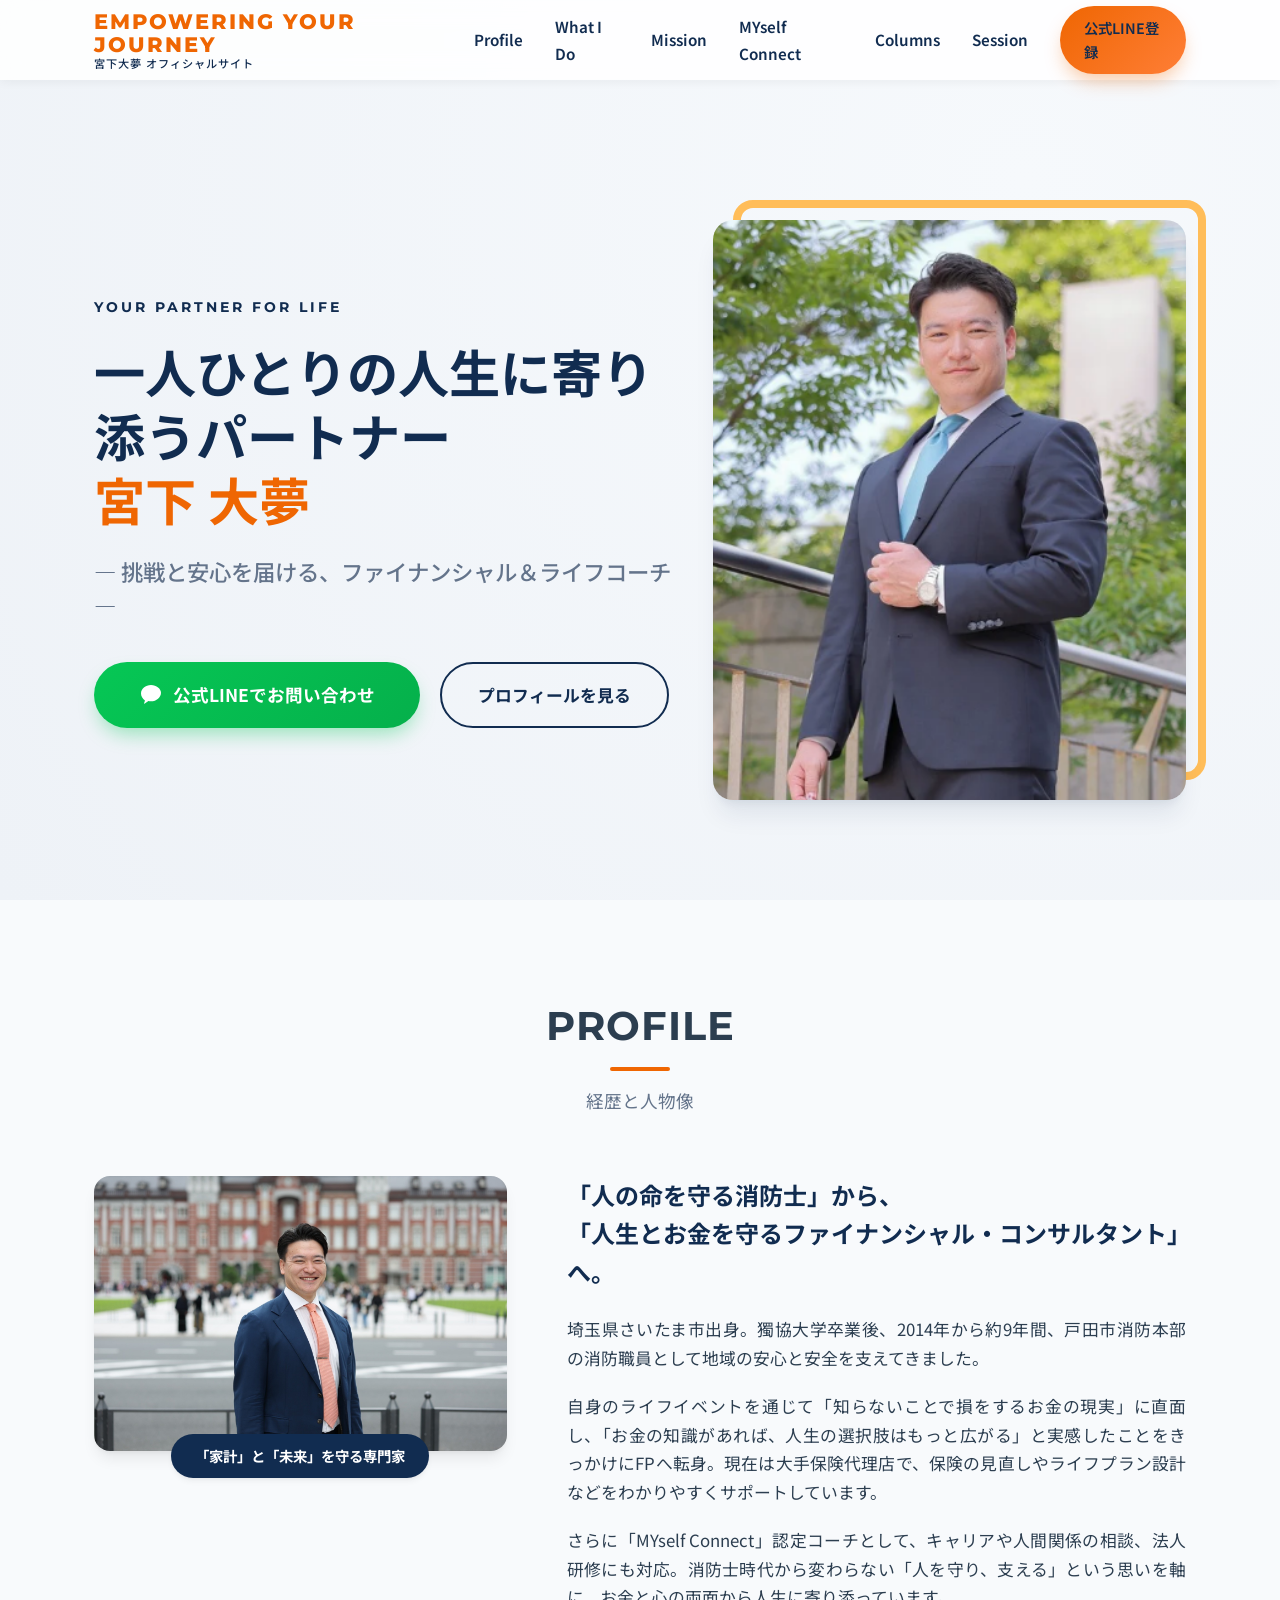
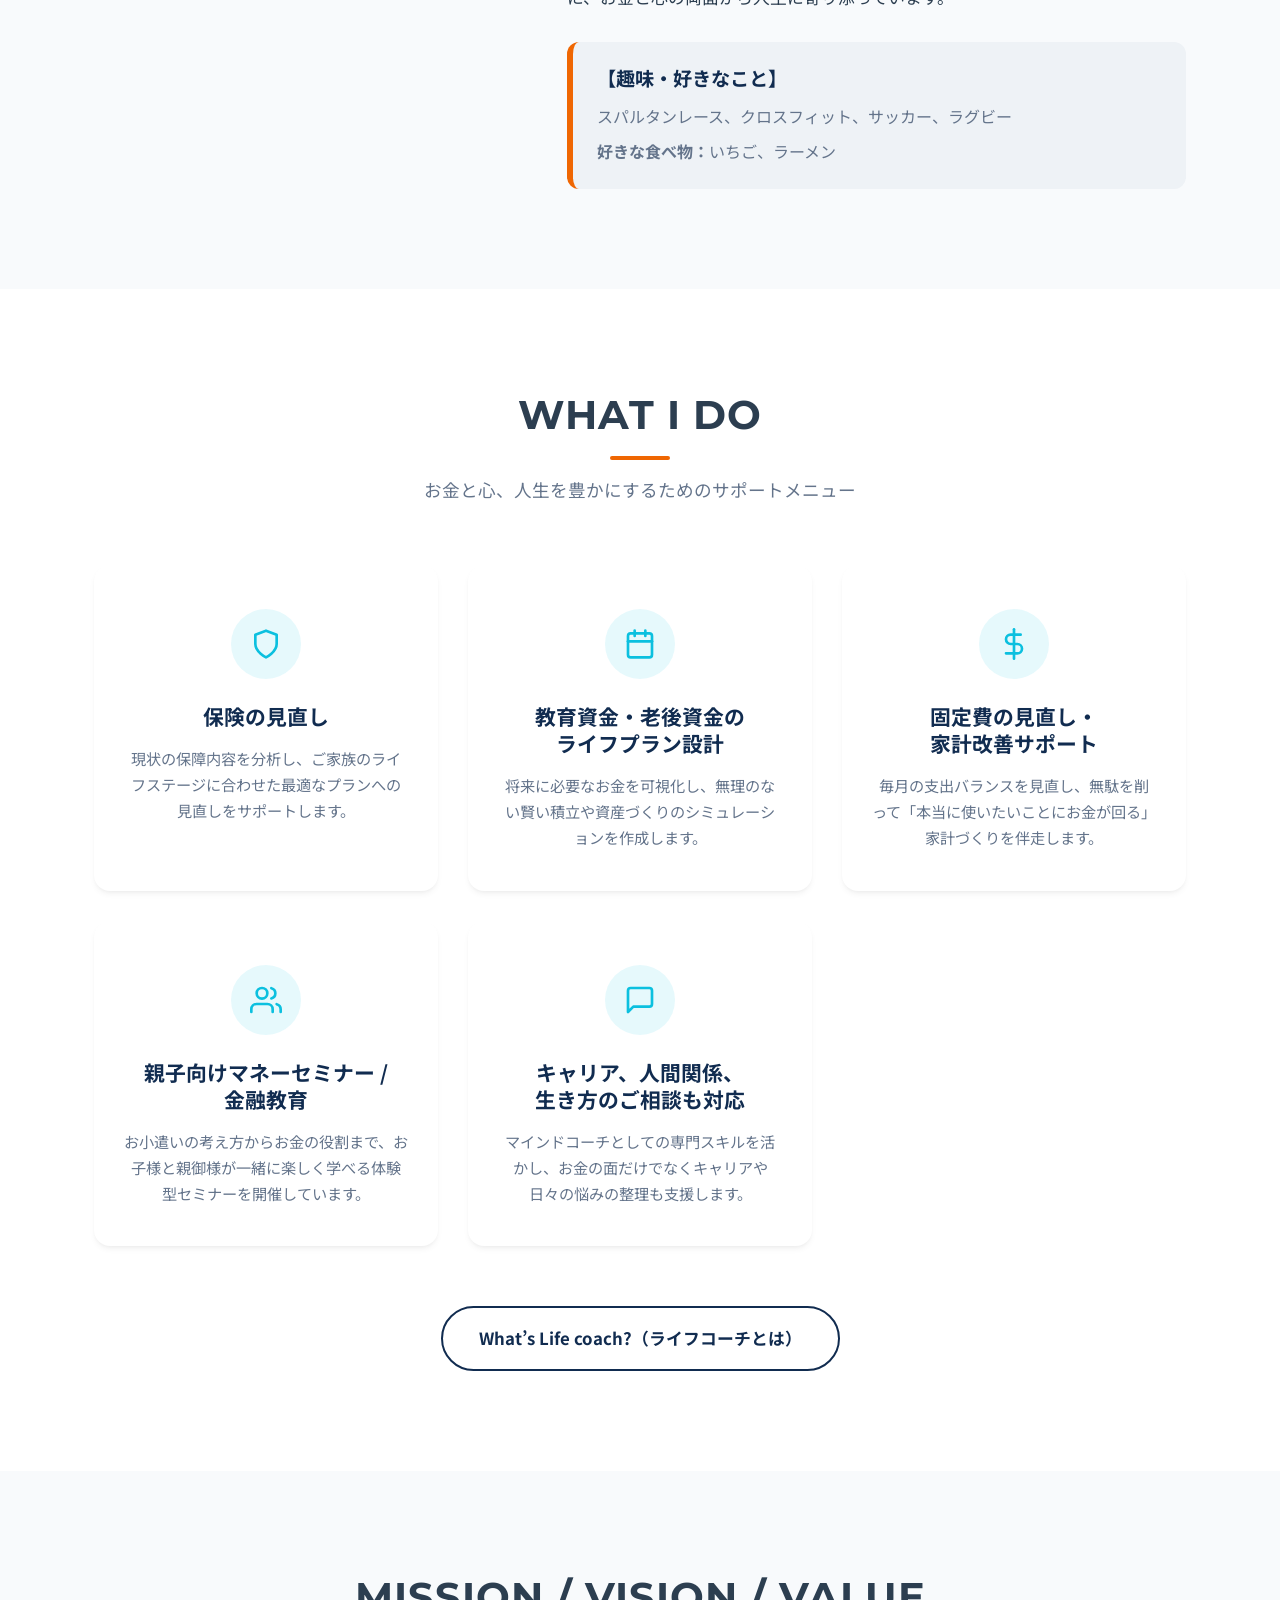
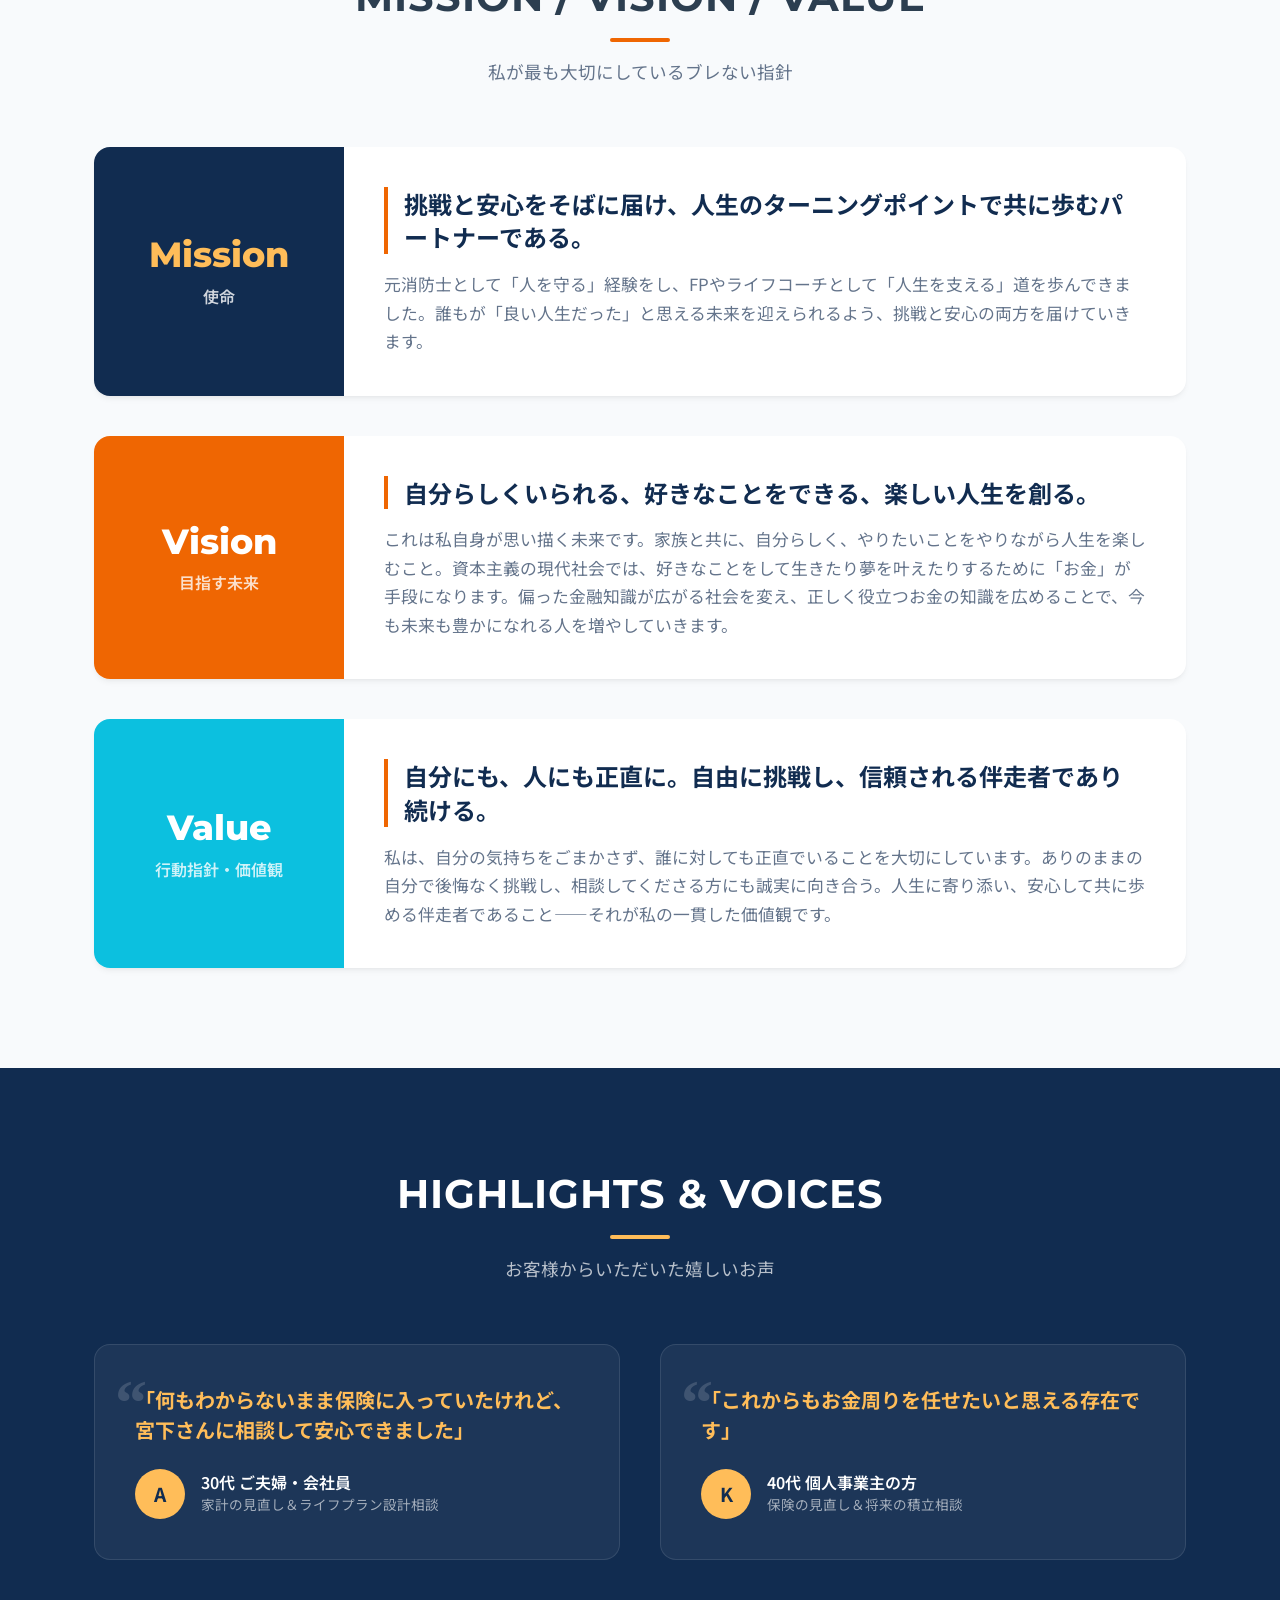
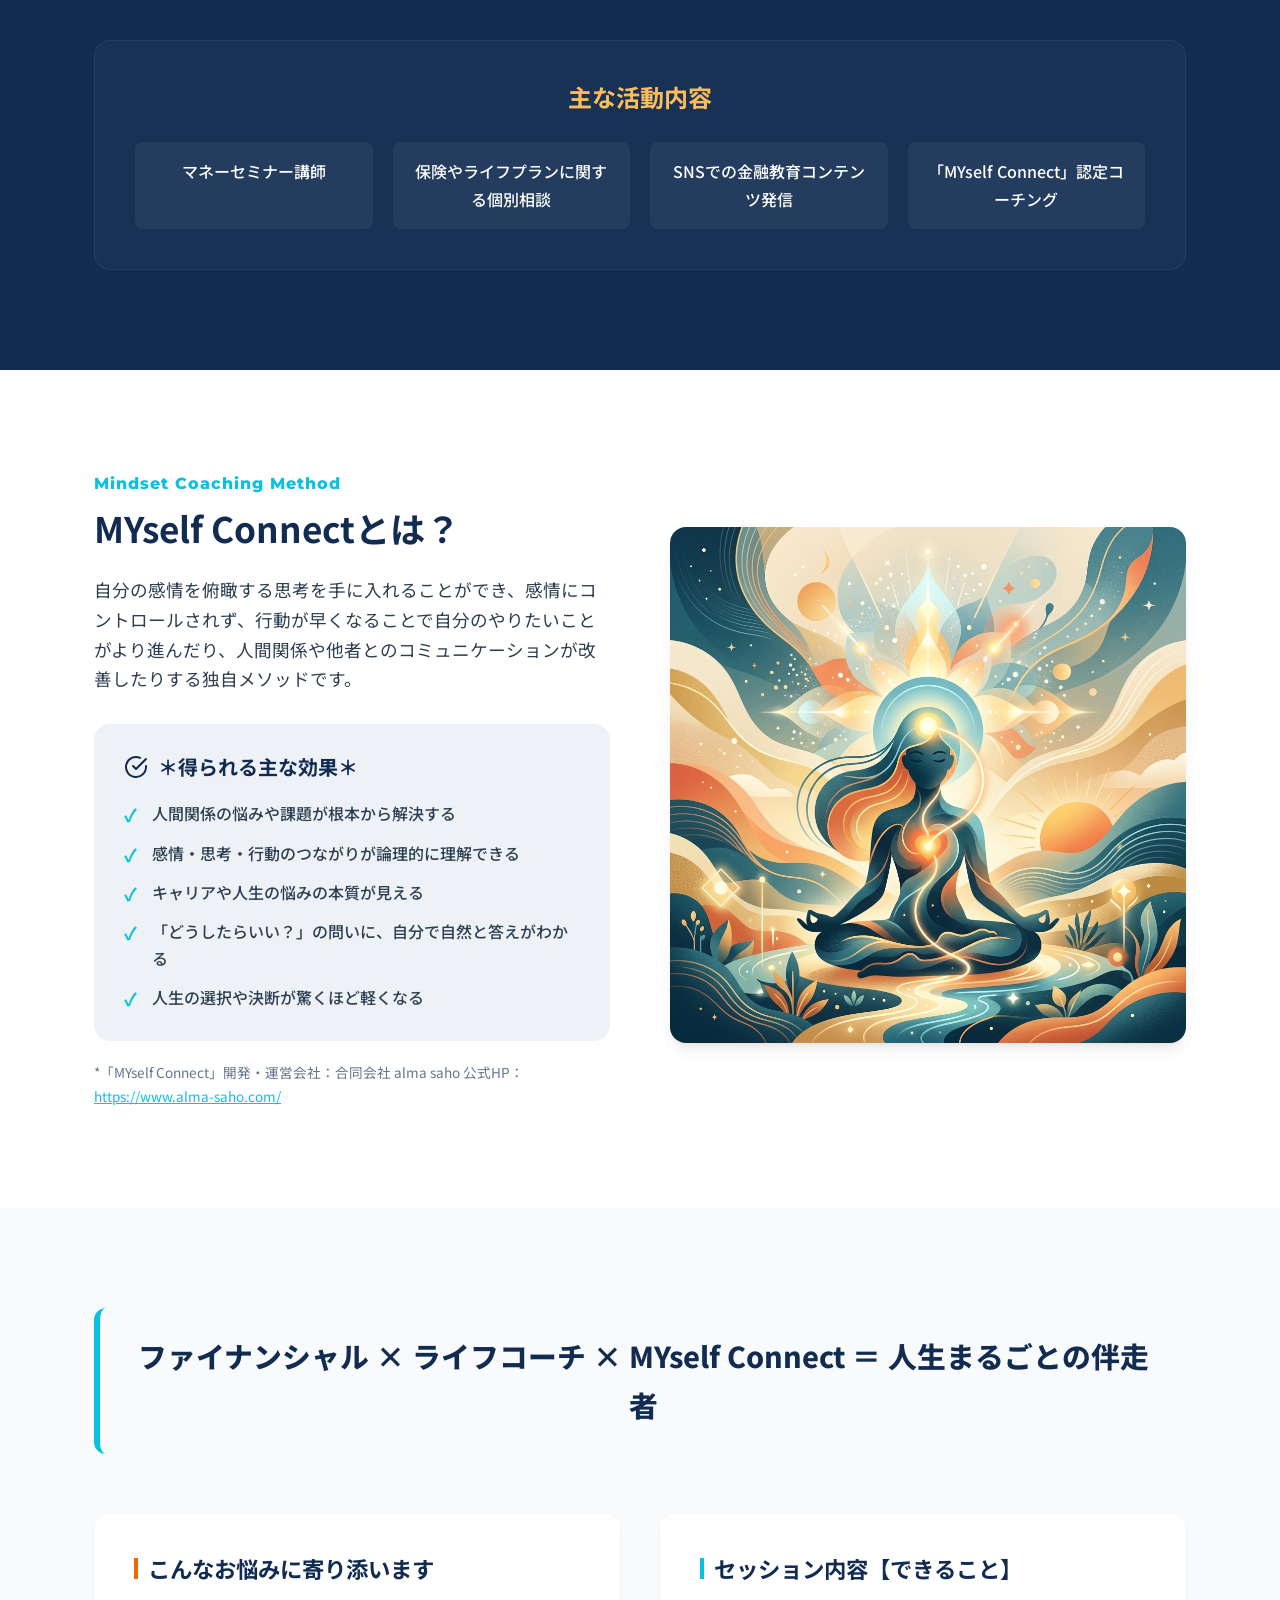
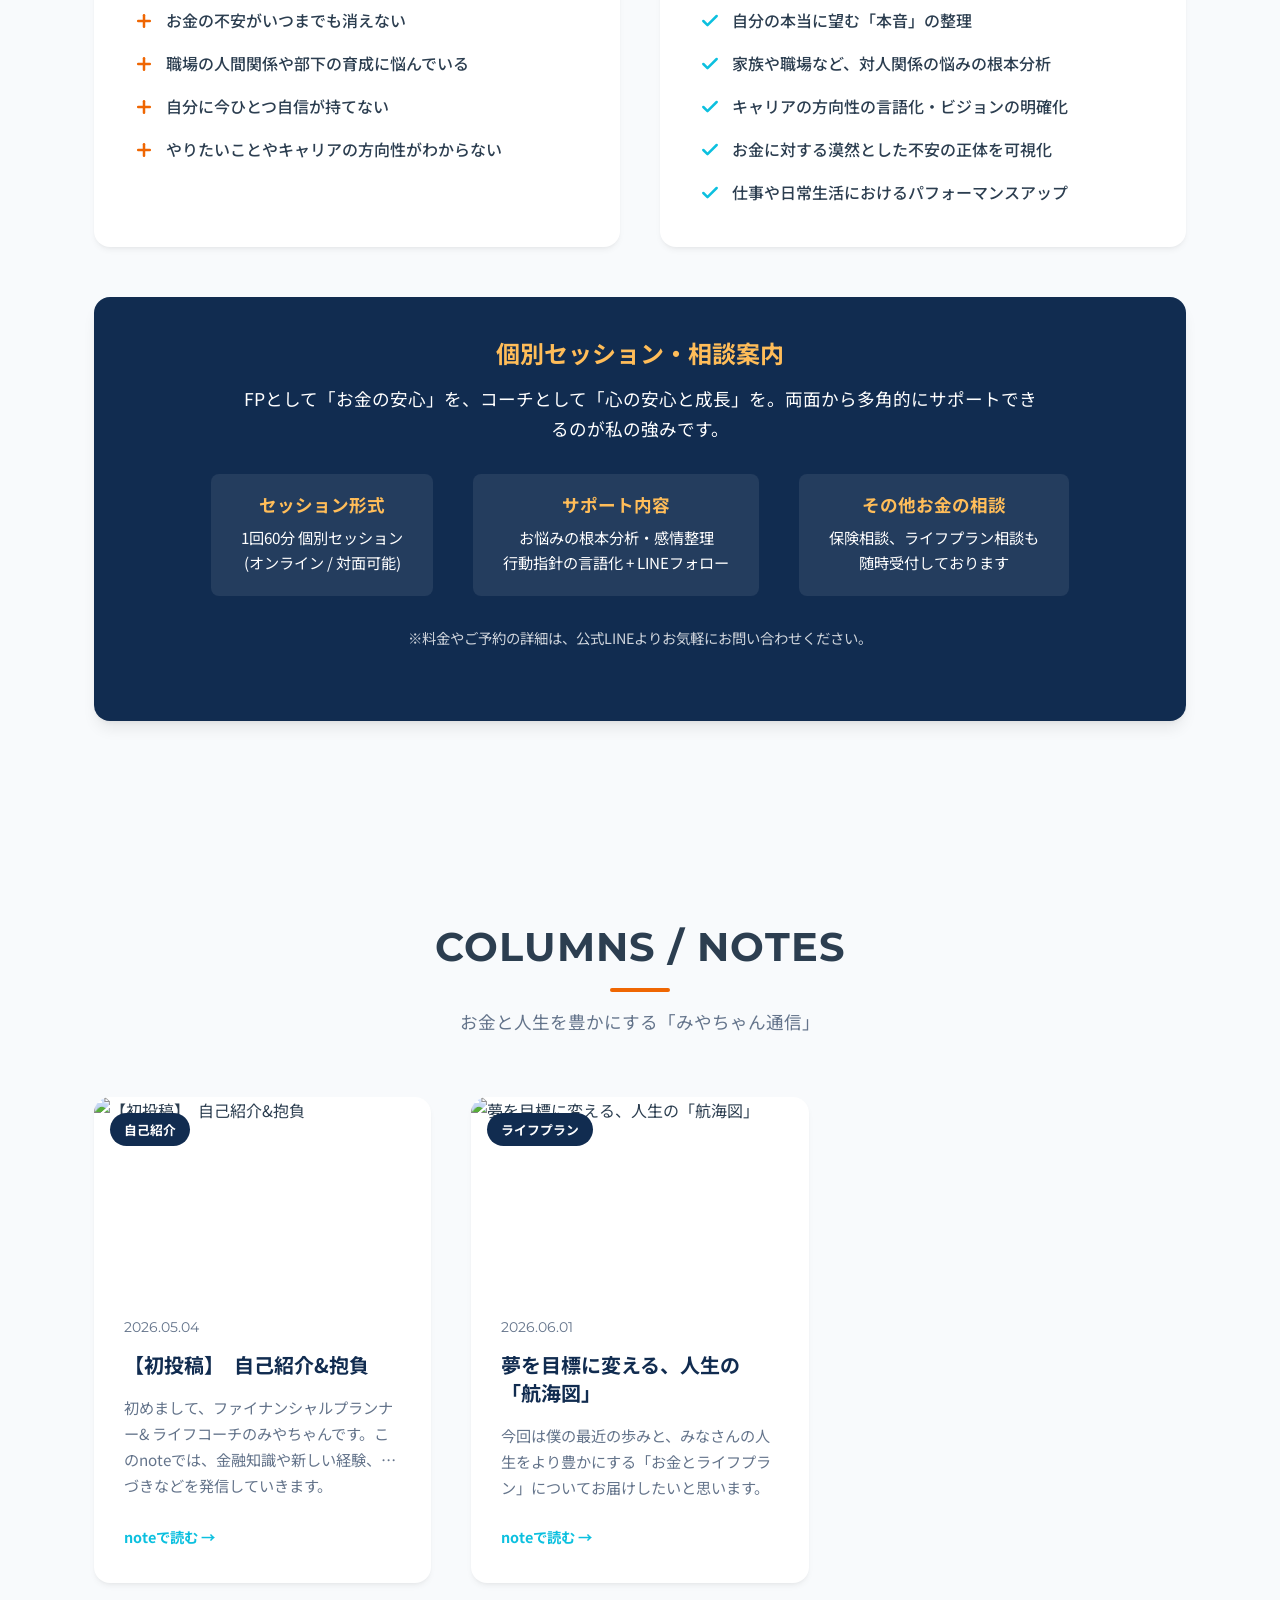
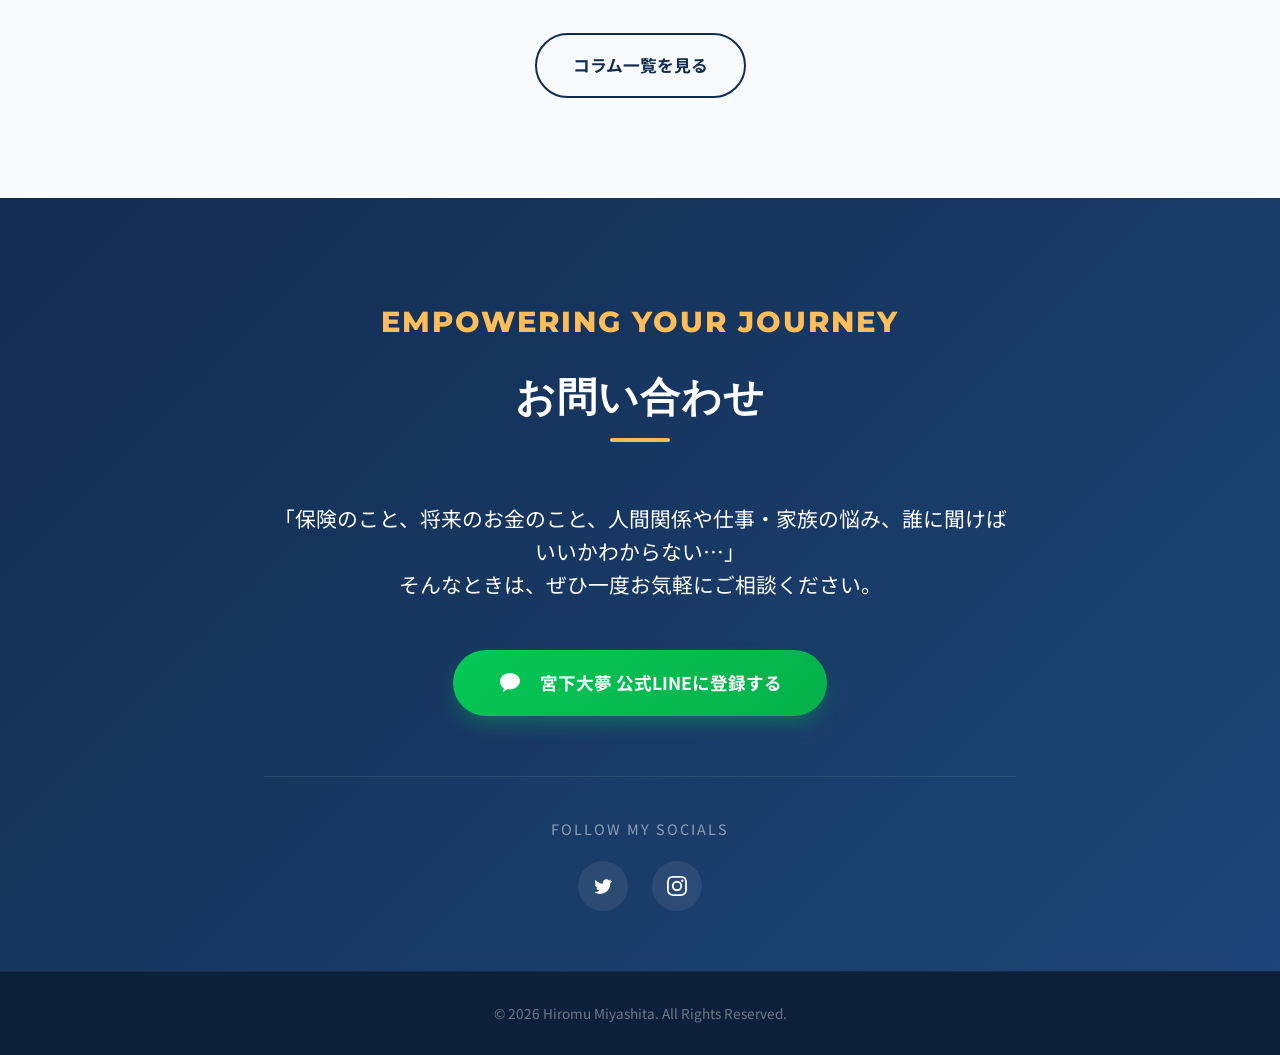
==== index.html @ e3621d5a "ヒーローのキャッチコピーを更新" ====
<!DOCTYPE html>
<html lang="ja">

<head>
  <meta charset="UTF-8">
  <meta name="viewport" content="width=device-width, initial-scale=1.0">
  <meta name="description"
    content="一人ひとりの人生に寄り添うパートナー。FP(ファイナンシャルプランナー)＆ライフコーチ宮下大夢のオフィシャルサイトです。保険の見直し、ライフプラン設計、キャリア・人間関係のご相談など人生まるごと伴走します。">
  <title>宮下大夢 (Hiromu Miyashita) | FP(ファイナンシャルプランナー)＆ライフコーチ</title>
  <link rel="stylesheet" href="style.css">

  <!-- OGP / Twitter Card Settings -->
  <meta property="og:title" content="宮下大夢 (Hiromu Miyashita) | FP(ファイナンシャルプランナー)＆ライフコーチ">
  <meta property="og:description"
    content="一人ひとりの人生に寄り添うパートナー。FP(ファイナンシャルプランナー)＆ライフコーチ宮下大夢のオフィシャルサイトです。保険の見直し、ライフプラン設計、キャリア・人間関係のご相談など人生まるごと伴走します。">
  <meta property="og:type" content="website">
  <meta property="og:url" content="https://lfins.jp/">
  <meta property="og:image" content="https://lfins.jp/images/hero.png">
  <meta property="og:site_name" content="宮下大夢 オフィシャルサイト">
  <meta name="twitter:card" content="summary_large_image">
</head>

<body>

  <!-- --- HEADER --- -->
  <header>
    <div class="container header-container">
      <a href="#" class="logo">
        <span class="logo-main">EMPOWERING YOUR JOURNEY</span>
        <span class="logo-sub">宮下大夢 オフィシャルサイト</span>
      </a>
      <nav>
        <ul class="nav-links">
          <li><a href="#profile">Profile</a></li>
          <li><a href="#services">What I Do</a></li>
          <li><a href="#mvv">Mission</a></li>
          <li><a href="#myself">MYself Connect</a></li>
          <li><a href="notes.html">Columns</a></li>
          <li><a href="#session">Session</a></li>
          <li><a href="https://lin.ee/aeJxuSj" target="_blank" class="btn btn-primary btn-header">公式LINE登録</a></li>
        </ul>
      </nav>
    </div>
  </header>

  <!-- --- HERO SECTION --- -->
  <section class="hero">
    <div class="container hero-grid">
      <div>
        <span class="hero-tag">Your Partner for Life</span>
        <h1 class="hero-title">一人ひとりの人生に寄り添うパートナー<br><span>宮下 大夢</span></h1>
        <p class="hero-subtitle">— 挑戦と安心を届ける、ファイナンシャル＆ライフコーチ —</p>
        <div class="hero-buttons">
          <a href="https://lin.ee/aeJxuSj" target="_blank" class="btn btn-line">
            <svg width="24" height="24" viewBox="0 0 24 24" fill="currentColor">
              <path
                d="M12 2C6.48 2 2 5.84 2 10.56c0 2.76 1.54 5.2 3.96 6.82-.16.54-.58 1.94-.66 2.24-.1.38-.46 1.5.18 1.02.6-.44 2.78-1.9 3.86-2.64.86.24 1.76.36 2.66.36 5.52 0 10-3.84 10-8.56C22 5.84 17.52 2 12 2z" />
            </svg>
            公式LINEでお問い合わせ
          </a>
          <a href="#profile" class="btn btn-secondary">プロフィールを見る</a>
        </div>
      </div>
      <div class="hero-image-wrapper">
        <div class="hero-image-decor"></div>
        <img src="images/hero.png" alt="宮下大夢 - ファイナンシャル＆ライフコーチ" class="hero-image">
      </div>
    </div>
  </section>

  <!-- --- PROFILE SECTION --- -->
  <section id="profile" class="section section-bg-light">
    <div class="container">
      <h2 class="section-title">Profile</h2>
      <p class="section-subtitle">経歴と人物像</p>

      <div class="profile-grid">
        <div class="profile-image-container">
          <img src="images/profile.JPG" alt="宮下大夢のポートレート" class="profile-image">
          <div class="profile-badge">「家計」と「未来」を守る専門家</div>
        </div>
        <div class="profile-bio">
          <h3 class="profile-heading">「人の命を守る消防士」から、<br>「人生とお金を守るファイナンシャル・コンサルタント」へ。</h3>
          <p>埼玉県さいたま市出身。獨協大学卒業後、2014年から約9年間、戸田市消防本部の消防職員として地域の安心と安全を支えてきました。</p>
          <p>自身のライフイベントを通じて「知らないことで損をするお金の現実」に直面し、「お金の知識があれば、人生の選択肢はもっと広がる」と実感したことをきっかけにFPへ転身。現在は大手保険代理店で、保険の見直しやライフプラン設計などをわかりやすくサポートしています。</p>
          <p>さらに「MYself Connect」認定コーチとして、キャリアや人間関係の相談、法人研修にも対応。消防士時代から変わらない「人を守り、支える」という思いを軸に、お金と心の両面から人生に寄り添っています。</p>

          <div class="profile-hobbies">
            <h3>【趣味・好きなこと】</h3>
            <p>スパルタンレース、クロスフィット、サッカー、ラグビー</p>
            <p style="margin-top: 8px;"><strong>好きな食べ物：</strong>いちご、ラーメン</p>
          </div>
        </div>
      </div>
    </div>
  </section>

  <!-- --- SERVICES (WHAT I DO) SECTION --- -->
  <section id="services" class="section">
    <div class="container">
      <h2 class="section-title">What I do</h2>
      <p class="section-subtitle">お金と心、人生を豊かにするためのサポートメニュー</p>

      <div class="services-grid">
        <!-- Card 1 -->
        <div class="service-card">
          <div class="service-icon">
            <svg width="32" height="32" viewBox="0 0 24 24" fill="none" stroke="currentColor" stroke-width="2"
              stroke-linecap="round" stroke-linejoin="round">
              <path d="M12 22s8-4 8-10V5l-8-3-8 3v7c0 6 8 10 8 10z" />
            </svg>
          </div>
          <h3 class="service-title">保険の見直し</h3>
          <p>現状の保障内容を分析し、ご家族のライフステージに合わせた最適なプランへの見直しをサポートします。</p>
        </div>
        <!-- Card 2 -->
        <div class="service-card">
          <div class="service-icon">
            <svg width="32" height="32" viewBox="0 0 24 24" fill="none" stroke="currentColor" stroke-width="2"
              stroke-linecap="round" stroke-linejoin="round">
              <rect x="3" y="4" width="18" height="18" rx="2" ry="2" />
              <line x1="16" y1="2" x2="16" y2="6" />
              <line x1="8" y1="2" x2="8" y2="6" />
              <line x1="3" y1="10" x2="21" y2="10" />
            </svg>
          </div>
          <h3 class="service-title">教育資金・老後資金の<br>ライフプラン設計</h3>
          <p>将来に必要なお金を可視化し、無理のない賢い積立や資産づくりのシミュレーションを作成します。</p>
        </div>
        <!-- Card 3 -->
        <div class="service-card">
          <div class="service-icon">
            <svg width="32" height="32" viewBox="0 0 24 24" fill="none" stroke="currentColor" stroke-width="2"
              stroke-linecap="round" stroke-linejoin="round">
              <line x1="12" y1="1" x2="12" y2="23" />
              <path d="M17 5H9.5a3.5 3.5 0 0 0 0 7h5a3.5 3.5 0 0 1 0 7H6" />
            </svg>
          </div>
          <h3 class="service-title">固定費の見直し・<br>家計改善サポート</h3>
          <p>毎月の支出バランスを見直し、無駄を削って「本当に使いたいことにお金が回る」家計づくりを伴走します。</p>
        </div>
        <!-- Card 4 -->
        <div class="service-card">
          <div class="service-icon">
            <svg width="32" height="32" viewBox="0 0 24 24" fill="none" stroke="currentColor" stroke-width="2"
              stroke-linecap="round" stroke-linejoin="round">
              <path d="M17 21v-2a4 4 0 0 0-4-4H5a4 4 0 0 0-4 4v2" />
              <circle cx="9" cy="7" r="4" />
              <path d="M23 21v-2a4 4 0 0 0-3-3.87" />
              <path d="M16 3.13a4 4 0 0 1 0 7.75" />
            </svg>
          </div>
          <h3 class="service-title">親子向けマネーセミナー /<br>金融教育</h3>
          <p>お小遣いの考え方からお金の役割まで、お子様と親御様が一緒に楽しく学べる体験型セミナーを開催しています。</p>
        </div>
        <!-- Card 5 -->
        <div class="service-card">
          <div class="service-icon">
            <svg width="32" height="32" viewBox="0 0 24 24" fill="none" stroke="currentColor" stroke-width="2"
              stroke-linecap="round" stroke-linejoin="round">
              <path d="M21 15a2 2 0 0 1-2 2H7l-4 4V5a2 2 0 0 1 2-2h14a2 2 0 0 1 2 2z" />
            </svg>
          </div>
          <h3 class="service-title">キャリア、人間関係、<br>生き方のご相談も対応</h3>
          <p>マインドコーチとしての専門スキルを活かし、お金の面だけでなくキャリアや日々の悩みの整理も支援します。</p>
        </div>
      </div>

      <div class="services-cta">
        <a href="#myself" class="btn btn-secondary">What’s Life coach?（ライフコーチとは）</a>
      </div>
    </div>
  </section>

  <!-- --- MISSION / VISION / VALUE SECTION --- -->
  <section id="mvv" class="section section-bg-light">
    <div class="container">
      <h2 class="section-title">Mission / Vision / Value</h2>
      <p class="section-subtitle">私が最も大切にしているブレない指針</p>

      <div class="mvv-cards">
        <!-- Mission -->
        <div class="mvv-card">
          <div class="mvv-label">
            <h3>Mission</h3>
            <span>使命</span>
          </div>
          <div class="mvv-content">
            <div class="mvv-quote">挑戦と安心をそばに届け、人生のターニングポイントで共に歩むパートナーである。</div>
            <div class="mvv-description">
              元消防士として「人を守る」経験をし、FPやライフコーチとして「人生を支える」道を歩んできました。誰もが「良い人生だった」と思える未来を迎えられるよう、挑戦と安心の両方を届けていきます。
            </div>
          </div>
        </div>

        <!-- Vision -->
        <div class="mvv-card">
          <div class="mvv-label">
            <h3>Vision</h3>
            <span>目指す未来</span>
          </div>
          <div class="mvv-content">
            <div class="mvv-quote">自分らしくいられる、好きなことをできる、楽しい人生を創る。</div>
            <div class="mvv-description">
              これは私自身が思い描く未来です。家族と共に、自分らしく、やりたいことをやりながら人生を楽しむこと。資本主義の現代社会では、好きなことをして生きたり夢を叶えたりするために「お金」が手段になります。偏った金融知識が広がる社会を変え、正しく役立つお金の知識を広めることで、今も未来も豊かになれる人を増やしていきます。
            </div>
          </div>
        </div>

        <!-- Value -->
        <div class="mvv-card">
          <div class="mvv-label">
            <h3>Value</h3>
            <span>行動指針・価値観</span>
          </div>
          <div class="mvv-content">
            <div class="mvv-quote">自分にも、人にも正直に。自由に挑戦し、信頼される伴走者であり続ける。</div>
            <div class="mvv-description">
              私は、自分の気持ちをごまかさず、誰に対しても正直でいることを大切にしています。ありのままの自分で後悔なく挑戦し、相談してくださる方にも誠実に向き合う。人生に寄り添い、安心して共に歩める伴走者であること——それが私の一貫した価値観です。
            </div>
          </div>
        </div>
      </div>
    </div>
  </section>

  <!-- --- HIGHLIGHTS & CLIENT VOICES SECTION --- -->
  <section class="section section-bg-navy">
    <div class="container">
      <h2 class="section-title navy">Highlights & Voices</h2>
      <p class="section-subtitle">お客様からいただいた嬉しいお声</p>

      <div class="testimonials-grid">
        <!-- Voice 1 -->
        <div class="testimonial-card">
          <div class="testimonial-quote">「何もわからないまま保険に入っていたけれど、宮下さんに相談して安心できました」</div>
          <div class="testimonial-author">
            <div class="testimonial-avatar">A</div>
            <div class="testimonial-info">
              <h4>30代 ご夫婦・会社員</h4>
              <p>家計の見直し＆ライフプラン設計相談</p>
            </div>
          </div>
        </div>
        <!-- Voice 2 -->
        <div class="testimonial-card">
          <div class="testimonial-quote">「これからもお金周りを任せたいと思える存在です」</div>
          <div class="testimonial-author">
            <div class="testimonial-avatar">K</div>
            <div class="testimonial-info">
              <h4>40代 個人事業主の方</h4>
              <p>保険の見直し＆将来の積立相談</p>
            </div>
          </div>
        </div>
      </div>

      <!-- 活動例 -->
      <div class="activities-container">
        <h3 class="activities-title">主な活動内容</h3>
        <ul class="activities-list">
          <li>マネーセミナー講師</li>
          <li>保険やライフプランに関する個別相談</li>
          <li>SNSでの金融教育コンテンツ発信</li>
          <li>「MYself Connect」認定コーチング</li>
        </ul>
      </div>
    </div>
  </section>

  <!-- --- MYself CONNECT SECTION --- -->
  <section id="myself" class="section">
    <div class="container myself-grid">
      <div>
        <div class="myself-title-decor">Mindset Coaching Method</div>
        <h2 style="font-size: 2.2rem; color: var(--color-navy); margin-bottom: 24px;">MYself Connectとは？</h2>
        <p class="myself-desc">
          自分の感情を俯瞰する思考を手に入れることができ、感情にコントロールされず、行動が早くなることで自分のやりたいことがより進んだり、人間関係や他者とのコミュニケーションが改善したりする独自メソッドです。</p>

        <div class="myself-effects">
          <h3>
            <svg width="24" height="24" viewBox="0 0 24 24" fill="none" stroke="currentColor" stroke-width="2"
              stroke-linecap="round" stroke-linejoin="round">
              <path d="M22 11.08V12a10 10 0 1 1-5.93-9.14" />
              <polyline points="22 4 12 14.01 9 11.01" />
            </svg>
            ＊得られる主な効果＊
          </h3>
          <ul class="myself-effects-list">
            <li>人間関係の悩みや課題が根本から解決する</li>
            <li>感情・思考・行動のつながりが論理的に理解できる</li>
            <li>キャリアや人生の悩みの本質が見える</li>
            <li>「どうしたらいい？」の問いに、自分で自然と答えがわかる</li>
            <li>人生の選択や決断が驚くほど軽くなる</li>
          </ul>
        </div>

        <p class="myself-footer">
          *「MYself Connect」開発・運営会社：合同会社 alma saho 公式HP：<a href="https://www.alma-saho.com/" target="_blank"
            style="color: var(--color-teal); text-decoration: underline;">https://www.alma-saho.com/</a>
        </p>
      </div>
      <div>
        <img src="images/myself_connect.png" alt="MYself Connect Concept" class="myself-image">
      </div>
    </div>
  </section>

  <!-- --- MIYASHITA x MYself CONNECT COLLAB SECTION --- -->
  <section id="session" class="section section-bg-light">
    <div class="container">
      <div class="collab-concept">
        ファイナンシャル × ライフコーチ × MYself Connect ＝ 人生まるごとの伴走者
      </div>

      <div class="collab-grid">
        <!-- Box 1 -->
        <div class="collab-box">
          <h3>こんなお悩みに寄り添います</h3>
          <ul class="collab-list">
            <li>
              <svg width="20" height="20" viewBox="0 0 24 24" fill="none" stroke="var(--color-orange)" stroke-width="3"
                stroke-linecap="round" stroke-linejoin="round">
                <line x1="12" y1="5" x2="12" y2="19" />
                <line x1="5" y1="12" x2="19" y2="12" />
              </svg>
              お金の不安がいつまでも消えない
            </li>
            <li>
              <svg width="20" height="20" viewBox="0 0 24 24" fill="none" stroke="var(--color-orange)" stroke-width="3"
                stroke-linecap="round" stroke-linejoin="round">
                <line x1="12" y1="5" x2="12" y2="19" />
                <line x1="5" y1="12" x2="19" y2="12" />
              </svg>
              職場の人間関係や部下の育成に悩んでいる
            </li>
            <li>
              <svg width="20" height="20" viewBox="0 0 24 24" fill="none" stroke="var(--color-orange)" stroke-width="3"
                stroke-linecap="round" stroke-linejoin="round">
                <line x1="12" y1="5" x2="12" y2="19" />
                <line x1="5" y1="12" x2="19" y2="12" />
              </svg>
              自分に今ひとつ自信が持てない
            </li>
            <li>
              <svg width="20" height="20" viewBox="0 0 24 24" fill="none" stroke="var(--color-orange)" stroke-width="3"
                stroke-linecap="round" stroke-linejoin="round">
                <line x1="12" y1="5" x2="12" y2="19" />
                <line x1="5" y1="12" x2="19" y2="12" />
              </svg>
              やりたいことやキャリアの方向性がわからない
            </li>
          </ul>
        </div>

        <!-- Box 2 -->
        <div class="collab-box">
          <h3>セッション内容【できること】</h3>
          <ul class="collab-list">
            <li>
              <svg width="20" height="20" viewBox="0 0 24 24" fill="none" stroke="var(--color-teal)" stroke-width="3"
                stroke-linecap="round" stroke-linejoin="round">
                <polyline points="20 6 9 17 4 12" />
              </svg>
              自分の本当に望む「本音」の整理
            </li>
            <li>
              <svg width="20" height="20" viewBox="0 0 24 24" fill="none" stroke="var(--color-teal)" stroke-width="3"
                stroke-linecap="round" stroke-linejoin="round">
                <polyline points="20 6 9 17 4 12" />
              </svg>
              家族や職場など、対人関係の悩みの根本分析
            </li>
            <li>
              <svg width="20" height="20" viewBox="0 0 24 24" fill="none" stroke="var(--color-teal)" stroke-width="3"
                stroke-linecap="round" stroke-linejoin="round">
                <polyline points="20 6 9 17 4 12" />
              </svg>
              キャリアの方向性の言語化・ビジョンの明確化
            </li>
            <li>
              <svg width="20" height="20" viewBox="0 0 24 24" fill="none" stroke="var(--color-teal)" stroke-width="3"
                stroke-linecap="round" stroke-linejoin="round">
                <polyline points="20 6 9 17 4 12" />
              </svg>
              お金に対する漠然とした不安の正体を可視化
            </li>
            <li>
              <svg width="20" height="20" viewBox="0 0 24 24" fill="none" stroke="var(--color-teal)" stroke-width="3"
                stroke-linecap="round" stroke-linejoin="round">
                <polyline points="20 6 9 17 4 12" />
              </svg>
              仕事や日常生活におけるパフォーマンスアップ
            </li>
          </ul>
        </div>
      </div>

      <!-- セッション詳細情報 -->
      <div class="session-info">
        <h3>個別セッション・相談案内</h3>
        <p>FPとして「お金の安心」を、コーチとして「心の安心と成長」を。両面から多角的にサポートできるのが私の強みです。</p>

        <div class="session-details">
          <div class="session-detail-item">
            <h4>セッション形式</h4>
            <p>1回60分 個別セッション<br>(オンライン / 対面可能)</p>
          </div>
          <div class="session-detail-item">
            <h4>サポート内容</h4>
            <p>お悩みの根本分析・感情整理<br>行動指針の言語化 + LINEフォロー</p>
          </div>
          <div class="session-detail-item">
            <h4>その他お金の相談</h4>
            <p>保険相談、ライフプラン相談も<br>随時受付しております</p>
          </div>
        </div>
        <p style="font-size: 0.9rem; margin-top: 30px; opacity: 0.8;">※料金やご予約の詳細は、公式LINEよりお気軽にお問い合わせください。</p>
      </div>
    </div>
  </section>

  <!-- --- NOTES PREVIEW SECTION --- -->
  <section class="section section-bg-light notes-preview-section">
    <div class="container">
      <h2 class="section-title">Columns / Notes</h2>
      <p class="section-subtitle">お金と人生を豊かにする「みやちゃん通信」</p>

      <div class="notes-grid">
        <a href="https://note.com/lfins_miyachan/n/nfc648cda6471" class="note-card" target="_blank">
          <div class="note-image-wrapper">
            <img
              src="https://assets.st-note.com/production/uploads/images/272771747/rectangle_large_type_2_e7031c08a350e92923733a810b26d873.png?fit=bounds&quality=85&width=1280"
              alt="【初投稿】　自己紹介&amp;抱負" class="note-image">
            <span class="note-category">自己紹介</span>
          </div>
          <div class="note-content">
            <div class="note-date">2026.05.04</div>
            <h3 class="note-title">【初投稿】　自己紹介&amp;抱負</h3>
            <p class="note-excerpt">初めまして、ファイナンシャルプランナー&amp; ライフコーチのみやちゃんです。このnoteでは、金融知識や新しい経験、気づきなどを発信していきます。</p>
            <span class="note-readmore">noteで読む &rarr;</span>
          </div>
        </a>

        <a href="https://note.com/lfins_miyachan/n/n11ea39b8c2f6" class="note-card" target="_blank">
          <div class="note-image-wrapper">
            <img
              src="https://assets.st-note.com/production/uploads/images/281484627/rectangle_large_type_2_170e4d975d2764b32be22bb430e1d041.png?fit=bounds&quality=85&width=1280"
              alt="夢を目標に変える、人生の「航海図」" class="note-image">
            <span class="note-category">ライフプラン</span>
          </div>
          <div class="note-content">
            <div class="note-date">2026.06.01</div>
            <h3 class="note-title">夢を目標に変える、人生の「航海図」</h3>
            <p class="note-excerpt">今回は僕の最近の歩みと、みなさんの人生をより豊かにする「お金とライフプラン」についてお届けしたいと思います。</p>
            <span class="note-readmore">noteで読む &rarr;</span>
          </div>
        </a>
      </div>

      <div class="notes-preview-cta">
        <a href="notes.html" class="btn btn-secondary">コラム一覧を見る</a>
      </div>
    </div>
  </section>

  <!-- --- CONTACT & FOOTER SECTION --- -->
  <section class="section contact-section">
    <div class="container contact-box">
      <div class="contact-logo">EMPOWERING YOUR JOURNEY</div>
      <h2 class="section-title navy">お問い合わせ</h2>
      <p class="contact-text">
        「保険のこと、将来のお金のこと、人間関係や仕事・家族の悩み、誰に聞けばいいかわからない…」<br>
        そんなときは、ぜひ一度お気軽にご相談ください。
      </p>

      <a href="https://lin.ee/aeJxuSj" target="_blank" class="btn btn-line">
        <svg width="24" height="24" viewBox="0 0 24 24" fill="currentColor" style="margin-right: 8px;">
          <path
            d="M12 2C6.48 2 2 5.84 2 10.56c0 2.76 1.54 5.2 3.96 6.82-.16.54-.58 1.94-.66 2.24-.1.38-.46 1.5.18 1.02.6-.44 2.78-1.9 3.86-2.64.86.24 1.76.36 2.66.36 5.52 0 10-3.84 10-8.56C22 5.84 17.52 2 12 2z" />
        </svg>
        宮下大夢 公式LINEに登録する
      </a>

      <div class="contact-socials">
        <div class="social-title">Follow my socials</div>
        <div class="social-links">
          <a href="#" class="social-icon">
            <svg width="20" height="20" fill="currentColor" viewBox="0 0 24 24">
              <path
                d="M22.46 6c-.77.35-1.6.58-2.46.69.88-.53 1.56-1.37 1.88-2.38-.83.5-1.75.85-2.72 1.05C18.37 4.5 17.26 4 16 4c-2.35 0-4.27 1.92-4.27 4.29 0 .34.04.67.11.98C8.28 9.09 5.11 7.38 3 4.79c-.37.63-.58 1.37-.58 2.15 0 1.49.75 2.81 1.91 3.56-.71 0-1.37-.2-1.95-.54v.05c0 2.08 1.48 3.82 3.44 4.21a4.22 4.22 0 0 1-1.93.07a4.28 4.28 0 0 0 4 2.98a8.52 8.52 0 0 1-5.3 1.83A9 9 0 0 1 2 19.54a12.1 12.1 0 0 0 6.56 1.92c7.88 0 12.2-6.52 12.2-12.2v-.56c.83-.6 1.56-1.36 2.13-2.22z" />
            </svg>
          </a>
          <a href="#" class="social-icon">
            <svg width="20" height="20" fill="currentColor" viewBox="0 0 24 24">
              <path
                d="M12 2.163c3.204 0 3.584.012 4.85.07 3.252.148 4.771 1.691 4.919 4.919.058 1.265.069 1.645.069 4.849 0 3.205-.012 3.584-.069 4.849-.149 3.225-1.664 4.771-4.919 4.919-1.266.058-1.644.07-4.85.07-3.204 0-3.584-.012-4.849-.07-3.26-.149-4.771-1.699-4.919-4.92-.058-1.265-.07-1.644-.07-4.849 0-3.204.013-3.583.07-4.849.149-3.227 1.664-4.771 4.919-4.919 1.266-.057 1.645-.069 4.849-.069zM12 0C8.741 0 8.333.014 7.053.072 2.695.272.273 2.69.073 7.051C.014 8.333 0 8.741 0 12c0 3.259.014 3.668.072 4.948.2 4.358 2.618 6.78 6.98 6.98C8.333 23.986 8.741 24 12 24c3.259 0 3.668-.014 4.948-.072 4.354-.2 6.782-2.618 6.979-6.98.059-1.28.073-1.689.073-4.948 0-3.259-.014-3.667-.072-4.947-.196-4.354-2.617-6.78-6.979-6.98C15.668.014 15.259 0 12 0zm0 5.838a6.162 6.162 0 1 0 0 12.324 6.162 6.162 0 0 0 0-12.324zM12 16a4 4 0 1 1 0-8 4 4 0 0 1 0 8zm6.406-11.845a1.44 1.44 0 1 0 0 2.881 1.44 1.44 0 0 0 0-2.881z" />
            </svg>
          </a>
        </div>
      </div>
    </div>
  </section>

  <!-- --- FOOTER --- -->
  <footer>
    <div class="container">
      <p>&copy; 2026 Hiromu Miyashita. All Rights Reserved.</p>
    </div>
  </footer>

</body>

</html>
---- style.css ----
/* ==========================================
   Hiromu Miyashita Portfolio Site Stylesheet
   ========================================== */

/* --- Google Fonts --- */
@import url('https://fonts.googleapis.com/css2?family=Montserrat:wght@400;600;800&family=Noto+Sans+JP:wght@400;500;700;900&display=swap');

/* --- Custom Properties --- */
:root {
  --color-navy: #112c50;
  --color-orange: #ef6602;
  --color-gold: #ffbd59;
  --color-teal: #0cc0df;
  --color-text-dark: #2c3e50;
  --color-text-light: #64748b;
  --color-bg-white: #ffffff;
  --color-bg-light: #f8fafc;
  --color-bg-accent: #eef2f6;
  --color-blue-gray: #d7dfe9;
  
  --font-base: 'Noto Sans JP', sans-serif;
  --font-accent: 'Montserrat', sans-serif;
  
  --container-width: 1140px;
  --transition-smooth: all 0.3s cubic-bezier(0.4, 0, 0.2, 1);
  --shadow-subtle: 0 4px 6px -1px rgb(0 0 0 / 0.05), 0 2px 4px -2px rgb(0 0 0 / 0.05);
  --shadow-medium: 0 10px 15px -3px rgb(0 0 0 / 0.08), 0 4px 6px -4px rgb(0 0 0 / 0.08);
  --shadow-premium: 0 20px 25px -5px rgb(17 44 80 / 0.08), 0 8px 10px -6px rgb(17 44 80 / 0.08);
}

/* --- Base & Reset --- */
*, *::before, *::after {
  box-sizing: border-box;
  margin: 0;
  padding: 0;
}

html {
  scroll-behavior: smooth;
}

body {
  font-family: var(--font-base);
  color: var(--color-text-dark);
  background-color: var(--color-bg-white);
  line-height: 1.7;
  overflow-x: hidden;
  -webkit-font-smoothing: antialiased;
  -moz-osx-font-smoothing: grayscale;
}

/* --- Typography --- */
h1, h2, h3, h4, h5, h6 {
  font-weight: 700;
  line-height: 1.3;
}

a {
  color: inherit;
  text-decoration: none;
  transition: var(--transition-smooth);
}

/* --- Layout Components --- */
.container {
  width: 100%;
  max-width: var(--container-width);
  margin: 0 auto;
  padding: 0 24px;
}

.section {
  padding: 100px 0;
  position: relative;
}

.section-bg-light {
  background-color: var(--color-bg-light);
}

.section-bg-navy {
  background-color: var(--color-navy);
  color: var(--color-bg-white);
}

.section-title {
  font-size: 2.5rem;
  text-align: center;
  margin-bottom: 60px;
  position: relative;
  font-family: var(--font-accent);
  text-transform: uppercase;
  letter-spacing: 1px;
}

.section-title::after {
  content: '';
  display: block;
  width: 60px;
  height: 4px;
  background-color: var(--color-orange);
  margin: 15px auto 0;
  border-radius: 2px;
}

.section-title.navy::after {
  background-color: var(--color-gold);
}

.section-subtitle {
  text-align: center;
  font-size: 1.1rem;
  color: var(--color-text-light);
  margin-top: -45px;
  margin-bottom: 60px;
}

.section-bg-navy .section-subtitle {
  color: rgba(255, 255, 255, 0.7);
}

/* --- Buttons & UI Elements --- */
.btn {
  display: inline-flex;
  align-items: center;
  justify-content: center;
  padding: 16px 36px;
  font-weight: 700;
  border-radius: 50px;
  transition: var(--transition-smooth);
  cursor: pointer;
  border: none;
  font-size: 1.05rem;
  gap: 10px;
}

.btn-primary {
  background: linear-gradient(135deg, var(--color-orange), #ff7e36);
  color: var(--color-bg-white);
  box-shadow: 0 10px 20px -5px rgba(239, 102, 2, 0.4);
}

.btn-primary:hover {
  transform: translateY(-3px);
  box-shadow: 0 15px 25px -5px rgba(239, 102, 2, 0.6);
}

.btn-line {
  background: linear-gradient(135deg, #06c755, #05b04b);
  color: var(--color-bg-white);
  box-shadow: 0 10px 20px -5px rgba(6, 199, 85, 0.4);
  font-size: 1.1rem;
  padding: 18px 45px;
}

.btn-line:hover {
  transform: translateY(-3px);
  box-shadow: 0 15px 25px -5px rgba(6, 199, 85, 0.6);
}

.btn-secondary {
  background-color: transparent;
  color: var(--color-navy);
  border: 2px solid var(--color-navy);
}

.btn-secondary:hover {
  background-color: var(--color-navy);
  color: var(--color-bg-white);
}

.section-bg-navy .btn-secondary {
  color: var(--color-bg-white);
  border-color: var(--color-bg-white);
}

.section-bg-navy .btn-secondary:hover {
  background-color: var(--color-bg-white);
  color: var(--color-navy);
}

/* --- Header Section --- */
header {
  position: fixed;
  top: 0;
  left: 0;
  right: 0;
  z-index: 1000;
  background-color: rgba(255, 255, 255, 0.85);
  backdrop-filter: blur(12px);
  -webkit-backdrop-filter: blur(12px);
  box-shadow: 0 2px 10px rgba(0, 0, 0, 0.05);
  transition: var(--transition-smooth);
}

.header-container {
  display: flex;
  align-items: center;
  justify-content: space-between;
  height: 80px;
}

.logo {
  display: flex;
  flex-direction: column;
  line-height: 1.1;
}

.logo-main {
  font-family: var(--font-accent);
  font-weight: 800;
  font-size: 1.3rem;
  letter-spacing: 2px;
  color: var(--color-orange);
}

.logo-sub {
  font-size: 0.7rem;
  font-weight: 500;
  color: var(--color-navy);
  letter-spacing: 1px;
}

.nav-links {
  display: flex;
  list-style: none;
  gap: 32px;
  align-items: center;
}

.nav-links a {
  font-size: 0.95rem;
  font-weight: 600;
  color: var(--color-navy);
}

.nav-links a:hover {
  color: var(--color-orange);
}

.nav-links .btn-header {
  padding: 10px 24px;
  font-size: 0.9rem;
}

/* --- Hero Section --- */
.hero {
  min-height: 100vh;
  display: flex;
  align-items: center;
  padding-top: 120px;
  background: radial-gradient(circle at 80% 20%, #f6f9fc 0%, #eef2f7 100%);
  position: relative;
}

.hero-grid {
  display: grid;
  grid-template-columns: 1.1fr 0.9fr;
  gap: 40px;
  align-items: center;
}

.hero-tag {
  display: inline-block;
  font-family: var(--font-accent);
  font-weight: 700;
  font-size: 0.9rem;
  letter-spacing: 3px;
  color: var(--color-navy);
  margin-bottom: 20px;
  text-transform: uppercase;
}

.hero-title {
  font-size: 3.2rem;
  color: var(--color-navy);
  margin-bottom: 24px;
  line-height: 1.25;
}

.hero-title span {
  color: var(--color-orange);
}

.hero-subtitle {
  font-size: 1.4rem;
  font-weight: 500;
  color: var(--color-text-light);
  margin-bottom: 40px;
  line-height: 1.5;
}

.hero-buttons {
  display: flex;
  gap: 20px;
}

.hero-image-wrapper {
  position: relative;
}

.hero-image-decor {
  position: absolute;
  top: -20px;
  right: -20px;
  width: 100%;
  height: 100%;
  border: 8px solid var(--color-gold);
  border-radius: 20px;
  z-index: 1;
  pointer-events: none;
}

.hero-image {
  width: 100%;
  border-radius: 20px;
  box-shadow: var(--shadow-premium);
  position: relative;
  z-index: 2;
  display: block;
}

/* --- Profile Section --- */
.profile-grid {
  display: grid;
  grid-template-columns: 0.8fr 1.2fr;
  gap: 60px;
  align-items: flex-start;
}

.profile-image-container {
  position: relative;
}

.profile-image {
  width: 100%;
  border-radius: 16px;
  box-shadow: var(--shadow-medium);
}

.profile-badge {
  position: absolute;
  bottom: -20px;
  left: 50%;
  transform: translateX(-50%);
  background-color: var(--color-navy);
  color: var(--color-bg-white);
  padding: 10px 24px;
  border-radius: 30px;
  font-weight: 700;
  font-size: 0.9rem;
  box-shadow: var(--shadow-subtle);
  white-space: nowrap;
}

.profile-bio {
  font-size: 1.05rem;
  color: var(--color-text-dark);
}

.profile-heading {
  margin-bottom: 24px;
  color: var(--color-navy);
  font-size: 1.5rem;
  line-height: 1.6;
}

.profile-bio p {
  margin-bottom: 20px;
  text-align: justify;
}

.profile-hobbies {
  background-color: var(--color-bg-accent);
  padding: 24px;
  border-radius: 12px;
  margin-top: 30px;
  border-left: 6px solid var(--color-orange);
}

.profile-hobbies h3 {
  font-size: 1.2rem;
  color: var(--color-navy);
  margin-bottom: 12px;
}

.profile-hobbies p {
  margin-bottom: 0;
  font-size: 1rem;
  color: var(--color-text-light);
}

/* --- What I do Section --- */
.services-grid {
  display: grid;
  grid-template-columns: repeat(auto-fit, minmax(300px, 1fr));
  gap: 30px;
}

.service-card {
  background-color: var(--color-bg-white);
  padding: 40px 30px;
  border-radius: 16px;
  box-shadow: var(--shadow-subtle);
  transition: var(--transition-smooth);
  text-align: center;
  position: relative;
  overflow: hidden;
  border-top: 4px solid transparent;
}

.service-card:hover {
  transform: translateY(-8px);
  box-shadow: var(--shadow-premium);
  border-top-color: var(--color-teal);
}

.service-icon {
  width: 70px;
  height: 70px;
  margin: 0 auto 24px;
  background-color: rgba(12, 192, 223, 0.1);
  color: var(--color-teal);
  border-radius: 50%;
  display: flex;
  align-items: center;
  justify-content: center;
  transition: var(--transition-smooth);
}

.service-card:hover .service-icon {
  background-color: var(--color-teal);
  color: var(--color-bg-white);
  transform: rotateY(180deg);
}

.service-title {
  font-size: 1.3rem;
  color: var(--color-navy);
  margin-bottom: 16px;
}

.service-card p {
  font-size: 0.95rem;
  color: var(--color-text-light);
}

.services-cta {
  text-align: center;
  margin-top: 60px;
}

/* --- Mission / Vision / Value Section --- */
.mvv-cards {
  display: flex;
  flex-direction: column;
  gap: 40px;
}

.mvv-card {
  display: grid;
  grid-template-columns: 250px 1fr;
  background-color: var(--color-bg-white);
  border-radius: 16px;
  box-shadow: var(--shadow-subtle);
  overflow: hidden;
  transition: var(--transition-smooth);
}

.mvv-card:hover {
  transform: scale(1.01);
  box-shadow: var(--shadow-medium);
}

.mvv-label {
  background-color: var(--color-navy);
  color: var(--color-bg-white);
  display: flex;
  flex-direction: column;
  align-items: center;
  justify-content: center;
  padding: 30px;
  text-align: center;
}

.mvv-label h3 {
  font-family: var(--font-accent);
  font-size: 2.2rem;
  font-weight: 800;
  color: var(--color-gold);
}

.mvv-label span {
  font-size: 1rem;
  font-weight: 600;
  margin-top: 5px;
  opacity: 0.8;
}

.mvv-content {
  padding: 40px;
  display: flex;
  flex-direction: column;
  justify-content: center;
}

.mvv-quote {
  font-size: 1.5rem;
  font-weight: 700;
  color: var(--color-navy);
  margin-bottom: 16px;
  line-height: 1.4;
  border-left: 4px solid var(--color-orange);
  padding-left: 16px;
}

.mvv-description {
  font-size: 1.05rem;
  color: var(--color-text-light);
}

/* Color variations for MVV */
.mvv-card:nth-child(2) .mvv-label {
  background-color: var(--color-orange);
}
.mvv-card:nth-child(2) .mvv-label h3 {
  color: var(--color-bg-white);
}

.mvv-card:nth-child(3) .mvv-label {
  background-color: var(--color-teal);
}
.mvv-card:nth-child(3) .mvv-label h3 {
  color: var(--color-bg-white);
}

/* --- Testimonials Section --- */
.testimonials-grid {
  display: grid;
  grid-template-columns: 1fr 1fr;
  gap: 40px;
}

.testimonial-card {
  background-color: rgba(255, 255, 255, 0.05);
  border: 1px solid rgba(255, 255, 255, 0.1);
  border-radius: 16px;
  padding: 40px;
  position: relative;
  display: flex;
  flex-direction: column;
  justify-content: space-between;
}

.testimonial-quote {
  font-size: 1.25rem;
  font-weight: 700;
  line-height: 1.5;
  margin-bottom: 24px;
  color: var(--color-gold);
}

.testimonial-quote::before {
  content: "“";
  font-size: 4rem;
  font-family: serif;
  position: absolute;
  top: 10px;
  left: 20px;
  opacity: 0.15;
  color: var(--color-bg-white);
}

.testimonial-author {
  display: flex;
  align-items: center;
  gap: 16px;
}

.testimonial-avatar {
  width: 50px;
  height: 50px;
  border-radius: 50%;
  background-color: var(--color-gold);
  display: flex;
  align-items: center;
  justify-content: center;
  color: var(--color-navy);
  font-weight: 700;
  font-size: 1.2rem;
}

.testimonial-info h4 {
  font-size: 1rem;
  font-weight: 600;
}

.testimonial-info p {
  font-size: 0.85rem;
  color: rgba(255, 255, 255, 0.6);
}

.activities-container {
  margin-top: 80px;
  background-color: rgba(255, 255, 255, 0.03);
  border-radius: 16px;
  padding: 40px;
  border: 1px solid rgba(255, 255, 255, 0.05);
}

.activities-title {
  font-size: 1.5rem;
  text-align: center;
  color: var(--color-gold);
  margin-bottom: 30px;
}

.activities-list {
  display: grid;
  grid-template-columns: repeat(auto-fit, minmax(220px, 1fr));
  gap: 20px;
  list-style: none;
}

.activities-list li {
  background-color: rgba(255, 255, 255, 0.05);
  padding: 16px 20px;
  border-radius: 8px;
  font-weight: 500;
  text-align: center;
  transition: var(--transition-smooth);
}

.activities-list li:hover {
  background-color: var(--color-orange);
  transform: translateY(-3px);
}

/* --- MYself Connect Section --- */
.myself-grid {
  display: grid;
  grid-template-columns: 1fr 1fr;
  gap: 60px;
  align-items: center;
}

.myself-image {
  width: 100%;
  border-radius: 16px;
  box-shadow: var(--shadow-medium);
}

.myself-title-decor {
  color: var(--color-teal);
  font-family: var(--font-accent);
  font-weight: 800;
  letter-spacing: 1px;
  margin-bottom: 8px;
  font-size: 1rem;
}

.myself-desc {
  font-size: 1.1rem;
  color: var(--color-text-dark);
  margin-bottom: 30px;
}

.myself-effects {
  background-color: var(--color-bg-accent);
  padding: 30px;
  border-radius: 16px;
}

.myself-effects h3 {
  font-size: 1.25rem;
  color: var(--color-navy);
  margin-bottom: 20px;
  display: flex;
  align-items: center;
  gap: 10px;
}

.myself-effects-list {
  list-style: none;
  display: grid;
  gap: 12px;
}

.myself-effects-list li {
  position: relative;
  padding-left: 28px;
  font-weight: 500;
}

.myself-effects-list li::before {
  content: "✓";
  position: absolute;
  left: 0;
  color: var(--color-teal);
  font-weight: 800;
  font-size: 1.1rem;
}

.myself-footer {
  margin-top: 20px;
  font-size: 0.85rem;
  color: var(--color-text-light);
}

/* --- Miyashita x MYself Connect --- */
.collab-concept {
  text-align: center;
  font-size: 1.8rem;
  font-weight: 800;
  color: var(--color-navy);
  margin-bottom: 60px;
  padding: 24px;
  background-color: var(--color-bg-light);
  border-radius: 12px;
  border-left: 6px solid var(--color-teal);
}

.collab-grid {
  display: grid;
  grid-template-columns: 1fr 1fr;
  gap: 40px;
}

.collab-box {
  background-color: var(--color-bg-white);
  padding: 40px;
  border-radius: 16px;
  box-shadow: var(--shadow-subtle);
}

.collab-box h3 {
  font-size: 1.4rem;
  color: var(--color-navy);
  margin-bottom: 24px;
  position: relative;
  padding-left: 14px;
}

.collab-box h3::before {
  content: "";
  position: absolute;
  left: 0;
  top: 4px;
  bottom: 4px;
  width: 4px;
  background-color: var(--color-orange);
}

.collab-box:nth-child(2) h3::before {
  background-color: var(--color-teal);
}

.collab-list {
  list-style: none;
  display: grid;
  gap: 16px;
}

.collab-list li {
  font-weight: 500;
  display: flex;
  align-items: flex-start;
  gap: 12px;
}

.collab-list li svg {
  flex-shrink: 0;
  margin-top: 4px;
}

.session-info {
  margin-top: 50px;
  background-color: var(--color-navy);
  color: var(--color-bg-white);
  padding: 40px;
  border-radius: 16px;
  text-align: center;
  box-shadow: var(--shadow-medium);
}

.session-info h3 {
  font-size: 1.5rem;
  margin-bottom: 16px;
  color: var(--color-gold);
}

.session-info p {
  font-size: 1.1rem;
  max-width: 800px;
  margin: 0 auto 30px;
}

.session-details {
  display: flex;
  justify-content: center;
  gap: 40px;
  flex-wrap: wrap;
}

.session-detail-item {
  background-color: rgba(255, 255, 255, 0.08);
  padding: 20px 30px;
  border-radius: 8px;
  min-width: 200px;
}

.session-detail-item h4 {
  font-size: 1.1rem;
  color: var(--color-gold);
  margin-bottom: 8px;
}

.session-detail-item p {
  font-size: 0.95rem;
  margin-bottom: 0;
}

/* --- Contact & Footer --- */
.contact-section {
  text-align: center;
  background: linear-gradient(135deg, var(--color-navy) 0%, #1e4577 100%);
  color: var(--color-bg-white);
  padding: 100px 0 60px;
}

.contact-box {
  max-width: 800px;
  margin: 0 auto;
}

.contact-logo {
  font-family: var(--font-accent);
  font-size: 1.8rem;
  font-weight: 800;
  color: var(--color-gold);
  letter-spacing: 2px;
  margin-bottom: 24px;
}

.contact-text {
  font-size: 1.3rem;
  line-height: 1.6;
  margin-bottom: 48px;
}
.contact-socials {
  margin-top: 60px;
  border-top: 1px solid rgba(255, 255, 255, 0.1);
  padding-top: 40px;
}

.social-title {
  font-size: 0.9rem;
  text-transform: uppercase;
  letter-spacing: 2px;
  margin-bottom: 20px;
  color: rgba(255, 255, 255, 0.5);
}

.social-links {
  display: flex;
  justify-content: center;
  gap: 24px;
}

.social-icon {
  width: 50px;
  height: 50px;
  border-radius: 50%;
  background-color: rgba(255, 255, 255, 0.08);
  display: flex;
  align-items: center;
  justify-content: center;
  font-size: 1.2rem;
  transition: var(--transition-smooth);
}

.social-icon:hover {
  background-color: var(--color-orange);
  transform: translateY(-5px);
}

footer {
  background-color: #0c203b;
  color: rgba(255, 255, 255, 0.4);
  padding: 30px 0;
  text-align: center;
  font-size: 0.85rem;
  border-top: 1px solid rgba(255, 255, 255, 0.05);
}

/* --- Note / Columns Section --- */
.page-hero {
  padding: 160px 0 80px;
  background: radial-gradient(circle at 80% 20%, var(--color-navy) 0%, #0c203b 100%);
  color: var(--color-bg-white);
  text-align: center;
}

.page-title {
  font-size: 3rem;
  margin-bottom: 20px;
  font-family: var(--font-accent);
  color: var(--color-gold);
}

.page-subtitle {
  font-size: 1.1rem;
  opacity: 0.8;
  max-width: 600px;
  margin: 0 auto;
}

.notes-grid {
  display: grid;
  grid-template-columns: repeat(auto-fill, minmax(320px, 1fr));
  gap: 40px;
}

.note-card {
  background-color: var(--color-bg-white);
  border-radius: 16px;
  overflow: hidden;
  box-shadow: var(--shadow-subtle);
  display: flex;
  flex-direction: column;
  transition: var(--transition-smooth);
  text-decoration: none;
  color: inherit;
  border-bottom: 4px solid transparent;
}

.note-card:hover {
  transform: translateY(-8px);
  box-shadow: var(--shadow-medium);
  border-bottom-color: var(--color-orange);
}

.note-image-wrapper {
  position: relative;
  width: 100%;
  padding-top: 56.25%; /* 16:9 Aspect Ratio */
  overflow: hidden;
}

.note-image {
  position: absolute;
  top: 0;
  left: 0;
  width: 100%;
  height: 100%;
  object-fit: cover;
  transition: transform 0.5s ease;
}

.note-card:hover .note-image {
  transform: scale(1.05);
}

.note-category {
  position: absolute;
  top: 16px;
  left: 16px;
  background-color: var(--color-navy);
  color: var(--color-bg-white);
  padding: 6px 14px;
  border-radius: 30px;
  font-size: 0.8rem;
  font-weight: 700;
  z-index: 1;
}

.note-content {
  padding: 30px;
  flex-grow: 1;
  display: flex;
  flex-direction: column;
}

.note-date {
  font-size: 0.85rem;
  color: var(--color-text-light);
  margin-bottom: 12px;
  font-family: var(--font-accent);
}

.note-title {
  font-size: 1.25rem;
  line-height: 1.4;
  margin-bottom: 16px;
  color: var(--color-navy);
  transition: var(--transition-smooth);
}

.note-card:hover .note-title {
  color: var(--color-orange);
}

.note-excerpt {
  font-size: 0.95rem;
  color: var(--color-text-light);
  margin-bottom: 24px;
  flex-grow: 1;
  display: -webkit-box;
  -webkit-line-clamp: 3;
  -webkit-box-orient: vertical;
  overflow: hidden;
}

.note-readmore {
  font-size: 0.9rem;
  font-weight: 700;
  color: var(--color-teal);
  align-self: flex-start;
  transition: var(--transition-smooth);
}

.note-card:hover .note-readmore {
  color: var(--color-orange);
}

/* Pagination */
.pagination {
  display: flex;
  justify-content: center;
  align-items: center;
  gap: 12px;
  margin-top: 60px;
}

.page-link {
  display: inline-flex;
  align-items: center;
  justify-content: center;
  width: 40px;
  height: 40px;
  border-radius: 50%;
  background-color: var(--color-bg-white);
  color: var(--color-navy);
  font-weight: 600;
  box-shadow: var(--shadow-subtle);
  transition: var(--transition-smooth);
}

.page-link:hover {
  background-color: var(--color-bg-accent);
  color: var(--color-orange);
}

.page-link.active {
  background-color: var(--color-navy);
  color: var(--color-bg-white);
}

.page-link.next {
  width: auto;
  padding: 0 20px;
  border-radius: 20px;
}

/* Preview Section in Home */
.notes-preview-section {
  padding: 100px 0;
  background-color: var(--color-bg-light);
}

.notes-preview-cta {
  text-align: center;
  margin-top: 50px;
}

/* --- Responsive Adaptations --- */
@media (max-width: 992px) {
  .hero-grid {
    grid-template-columns: 1fr;
    text-align: center;
    gap: 50px;
  }
  
  .hero-image-wrapper {
    max-width: 500px;
    margin: 0 auto;
  }
  
  .hero-buttons {
    justify-content: center;
  }
  
  .profile-grid {
    grid-template-columns: 1fr;
    gap: 40px;
  }
  
  .profile-image-container {
    max-width: 400px;
    margin: 0 auto;
  }
  
  .mvv-card {
    grid-template-columns: 1fr;
  }
  
  .mvv-label {
    padding: 40px;
  }
  
  .testimonials-grid {
    grid-template-columns: 1fr;
  }
  
  .myself-grid {
    grid-template-columns: 1fr;
    gap: 40px;
  }
  
  .collab-grid {
    grid-template-columns: 1fr;
  }
}

@media (max-width: 768px) {
  .section {
    padding: 70px 0;
  }
  
  .hero-title {
    font-size: 2.3rem;
  }
  
  .hero-subtitle {
    font-size: 1.15rem;
  }
  
  .hero-buttons {
    flex-direction: column;
    align-items: stretch;
    width: 100%;
    max-width: 320px;
    margin: 0 auto;
  }
  
  .nav-links {
    display: none; /* In a real app, a hamburger menu would be added here */
  }
  
  .section-title {
    font-size: 2rem;
    margin-bottom: 40px;
  }
  
  .contact-text {
    font-size: 1.1rem;
  }
  
  .session-details {
    flex-direction: column;
    align-items: stretch;
  }
}
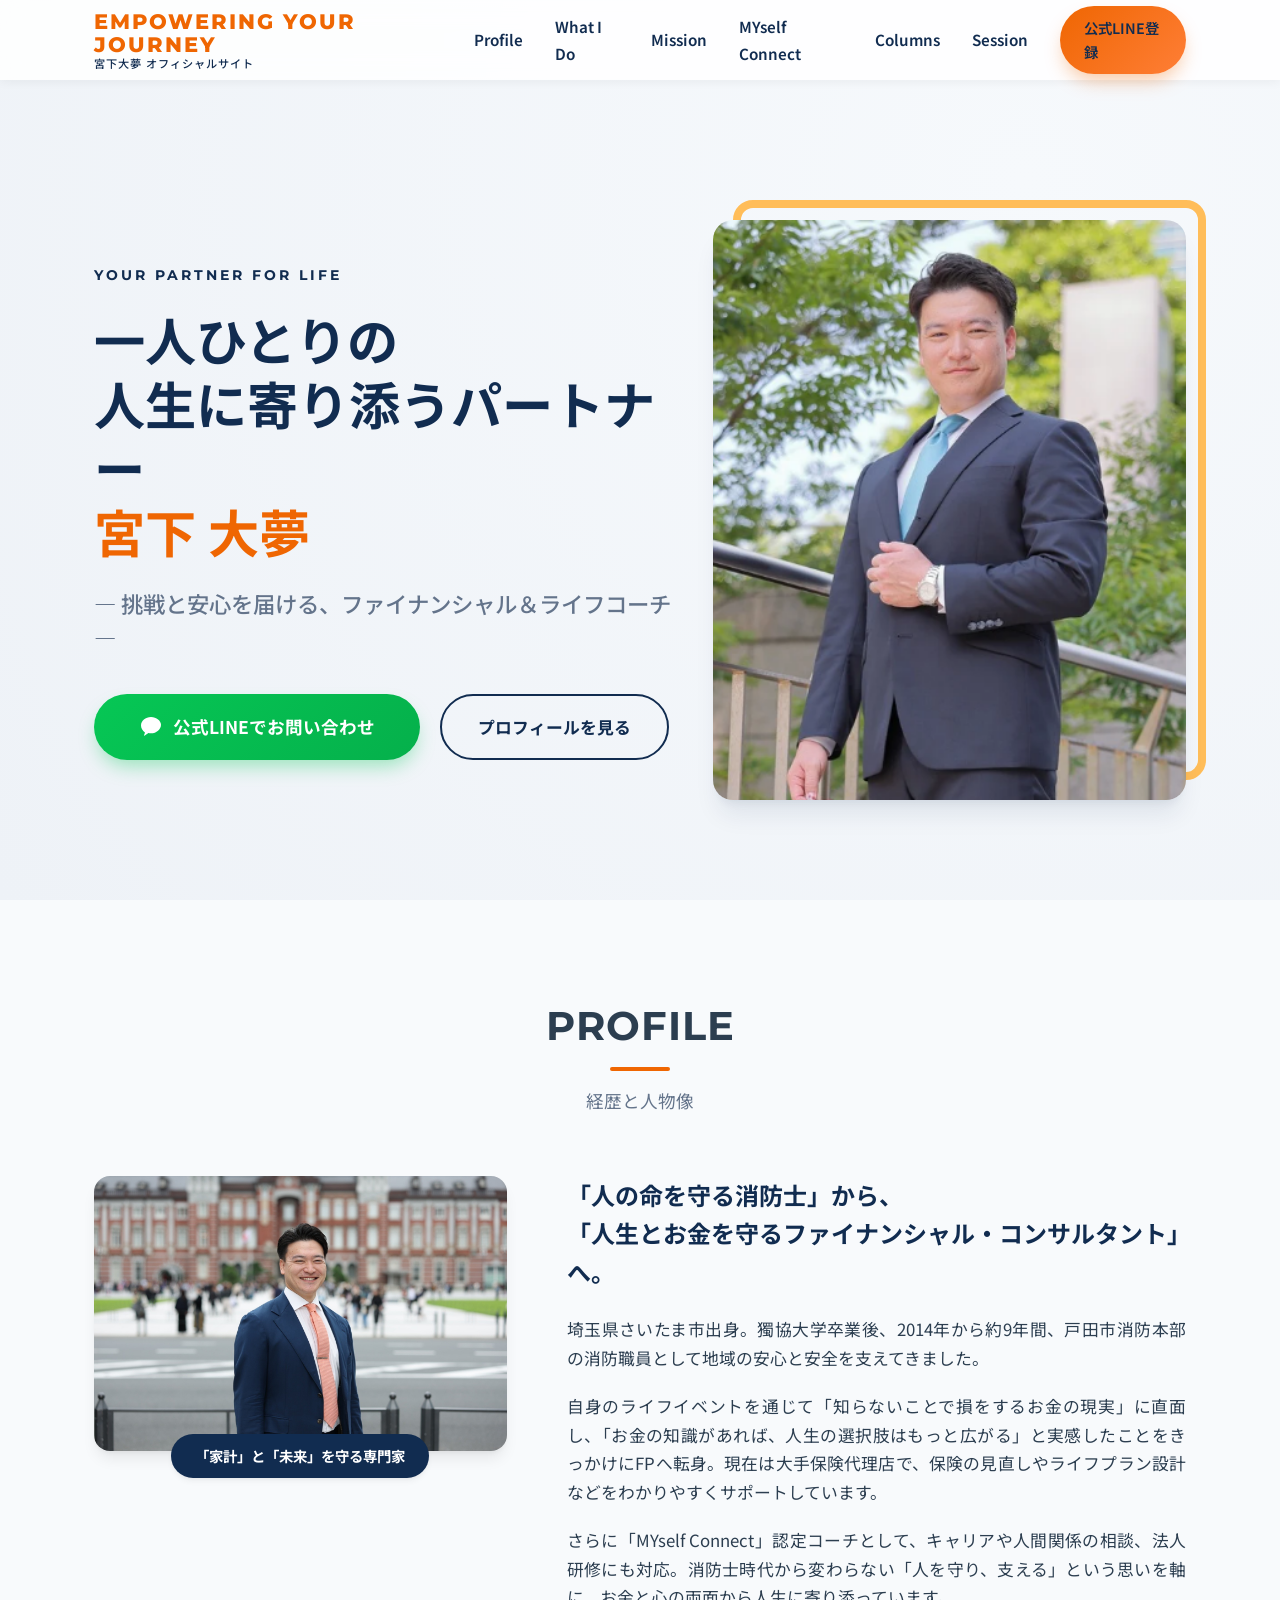
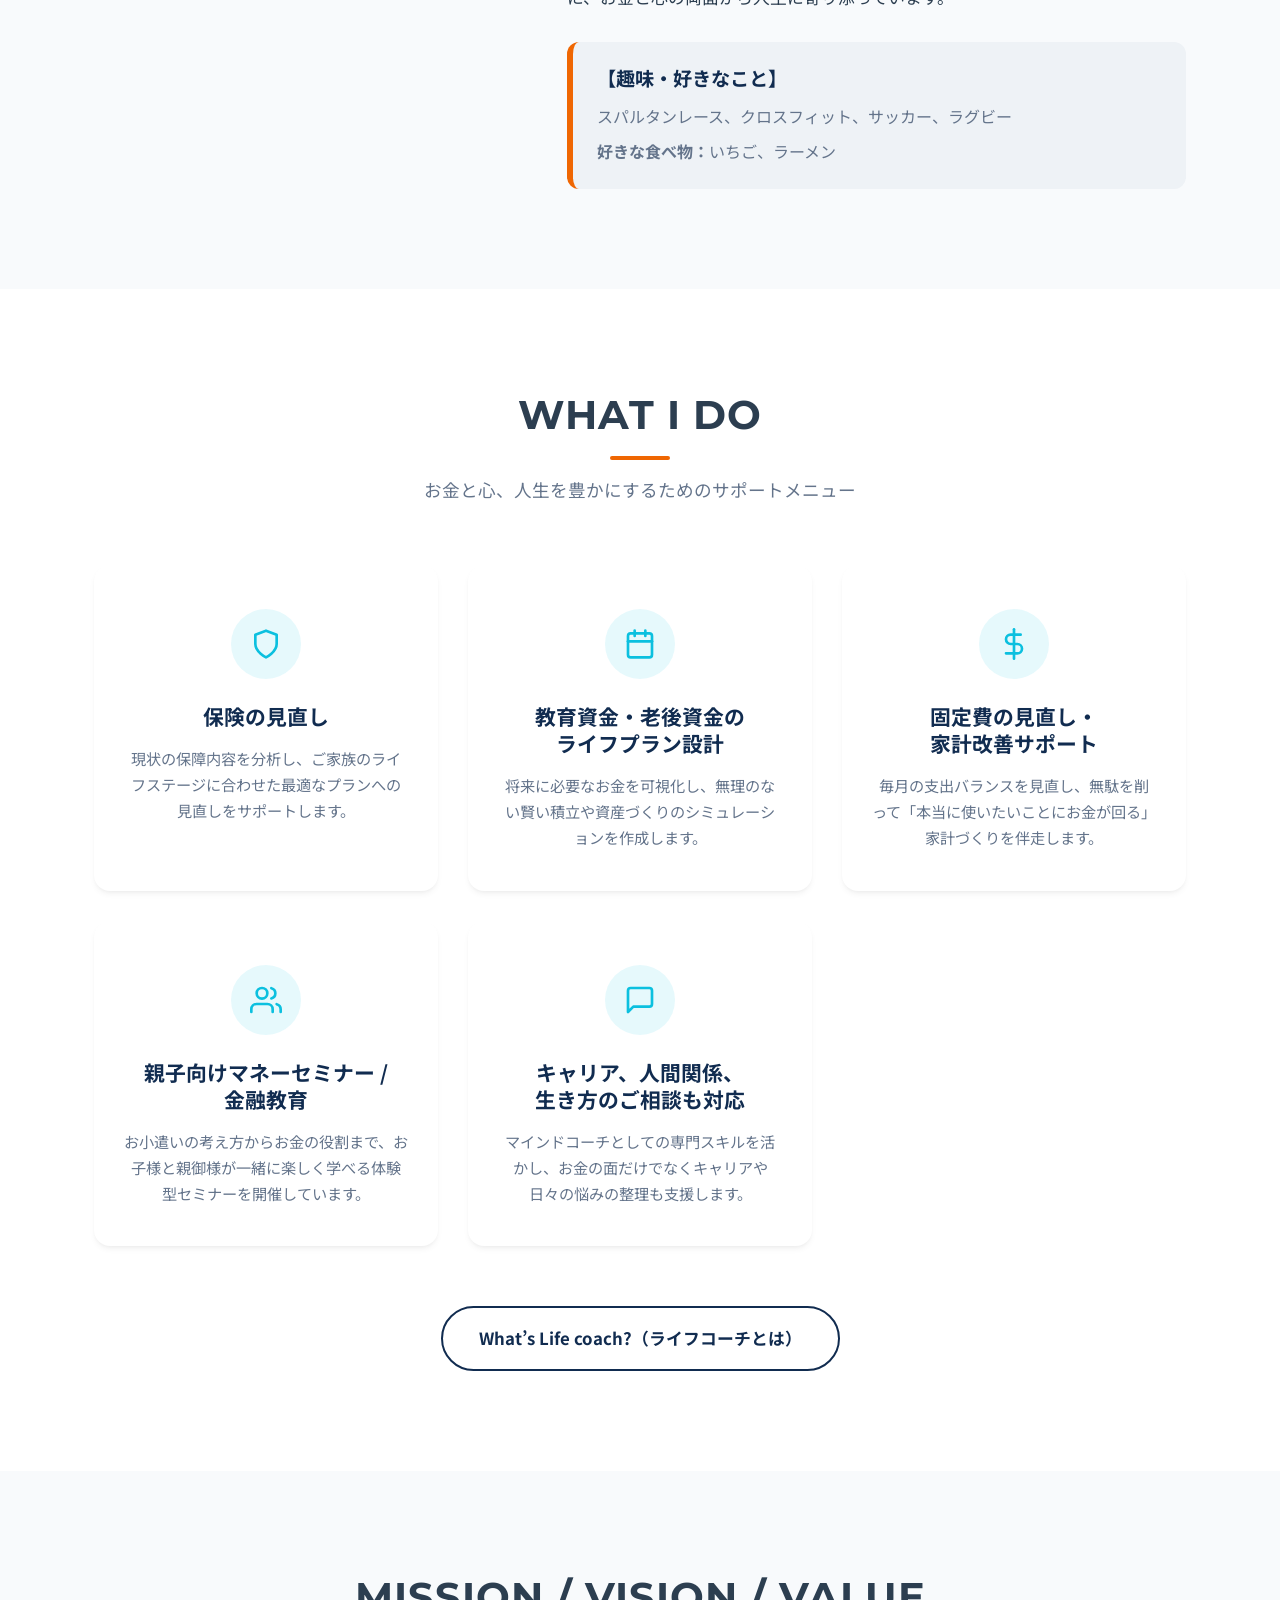
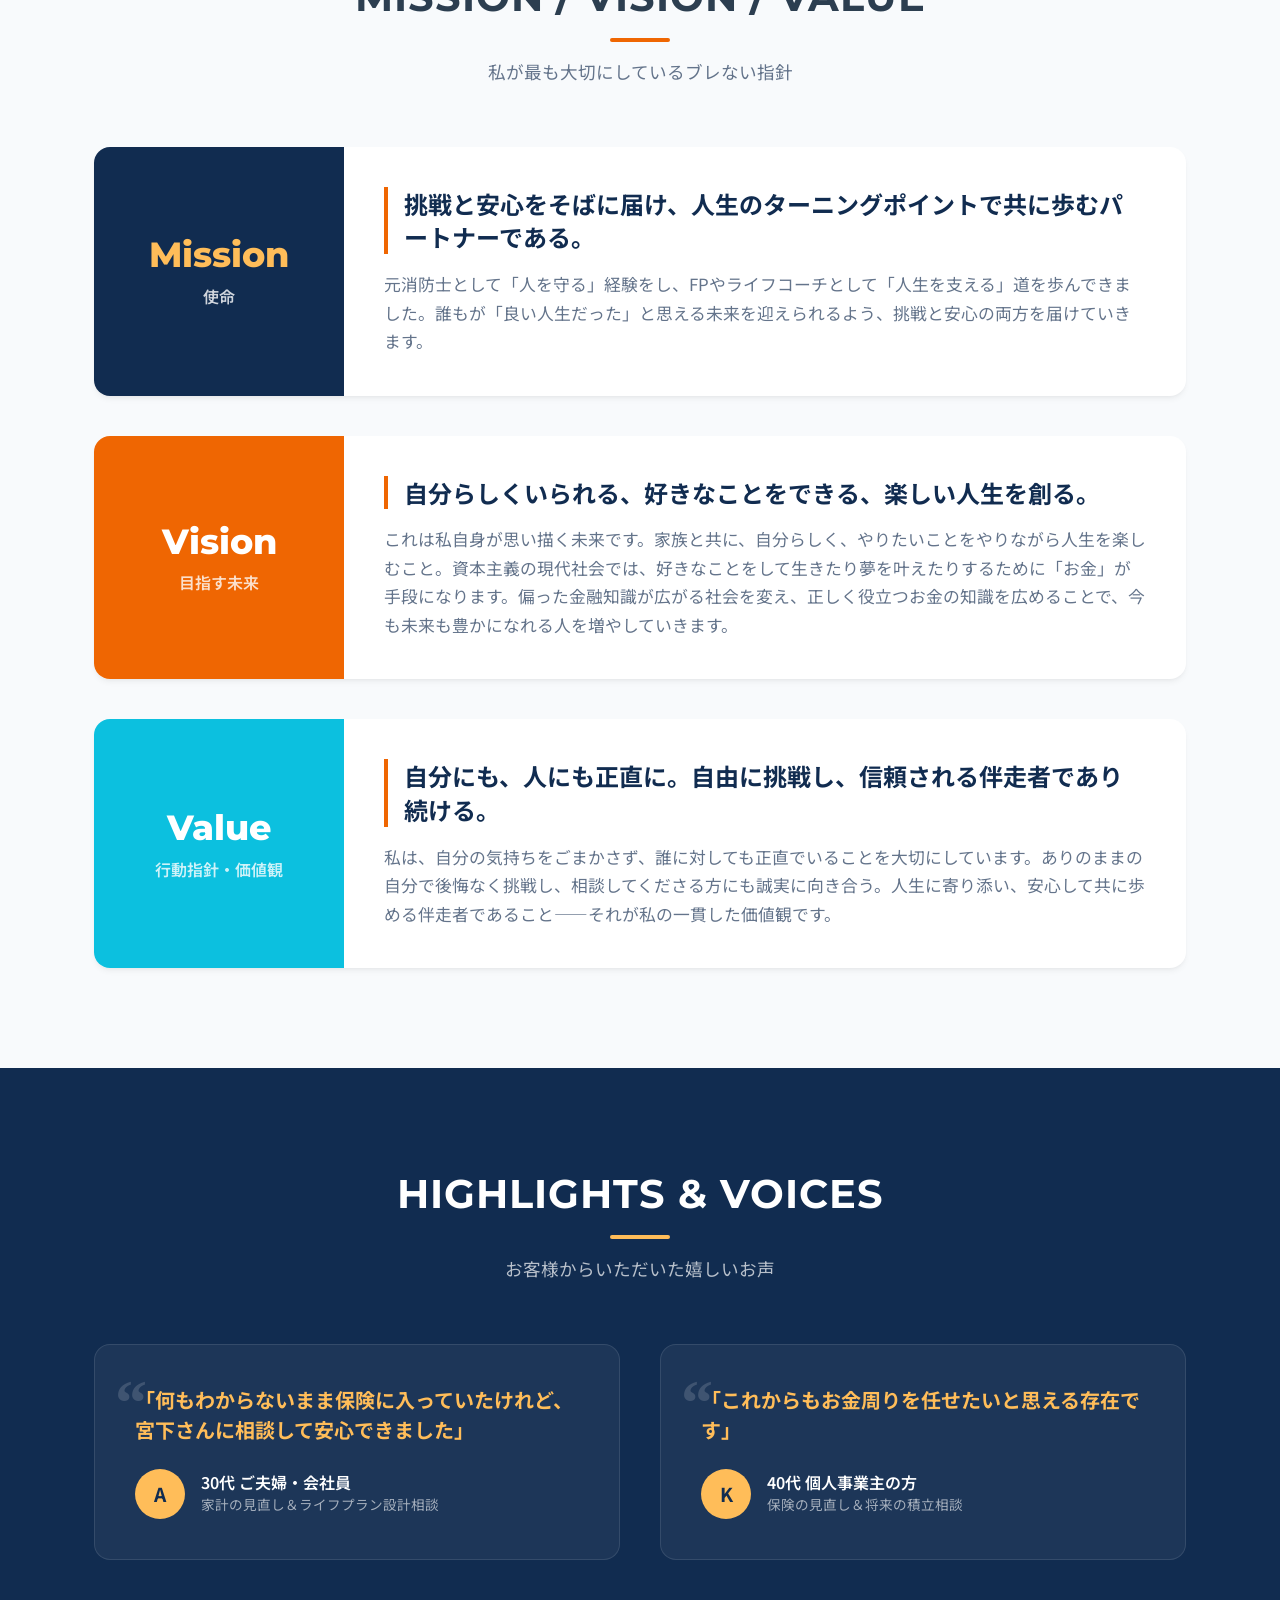
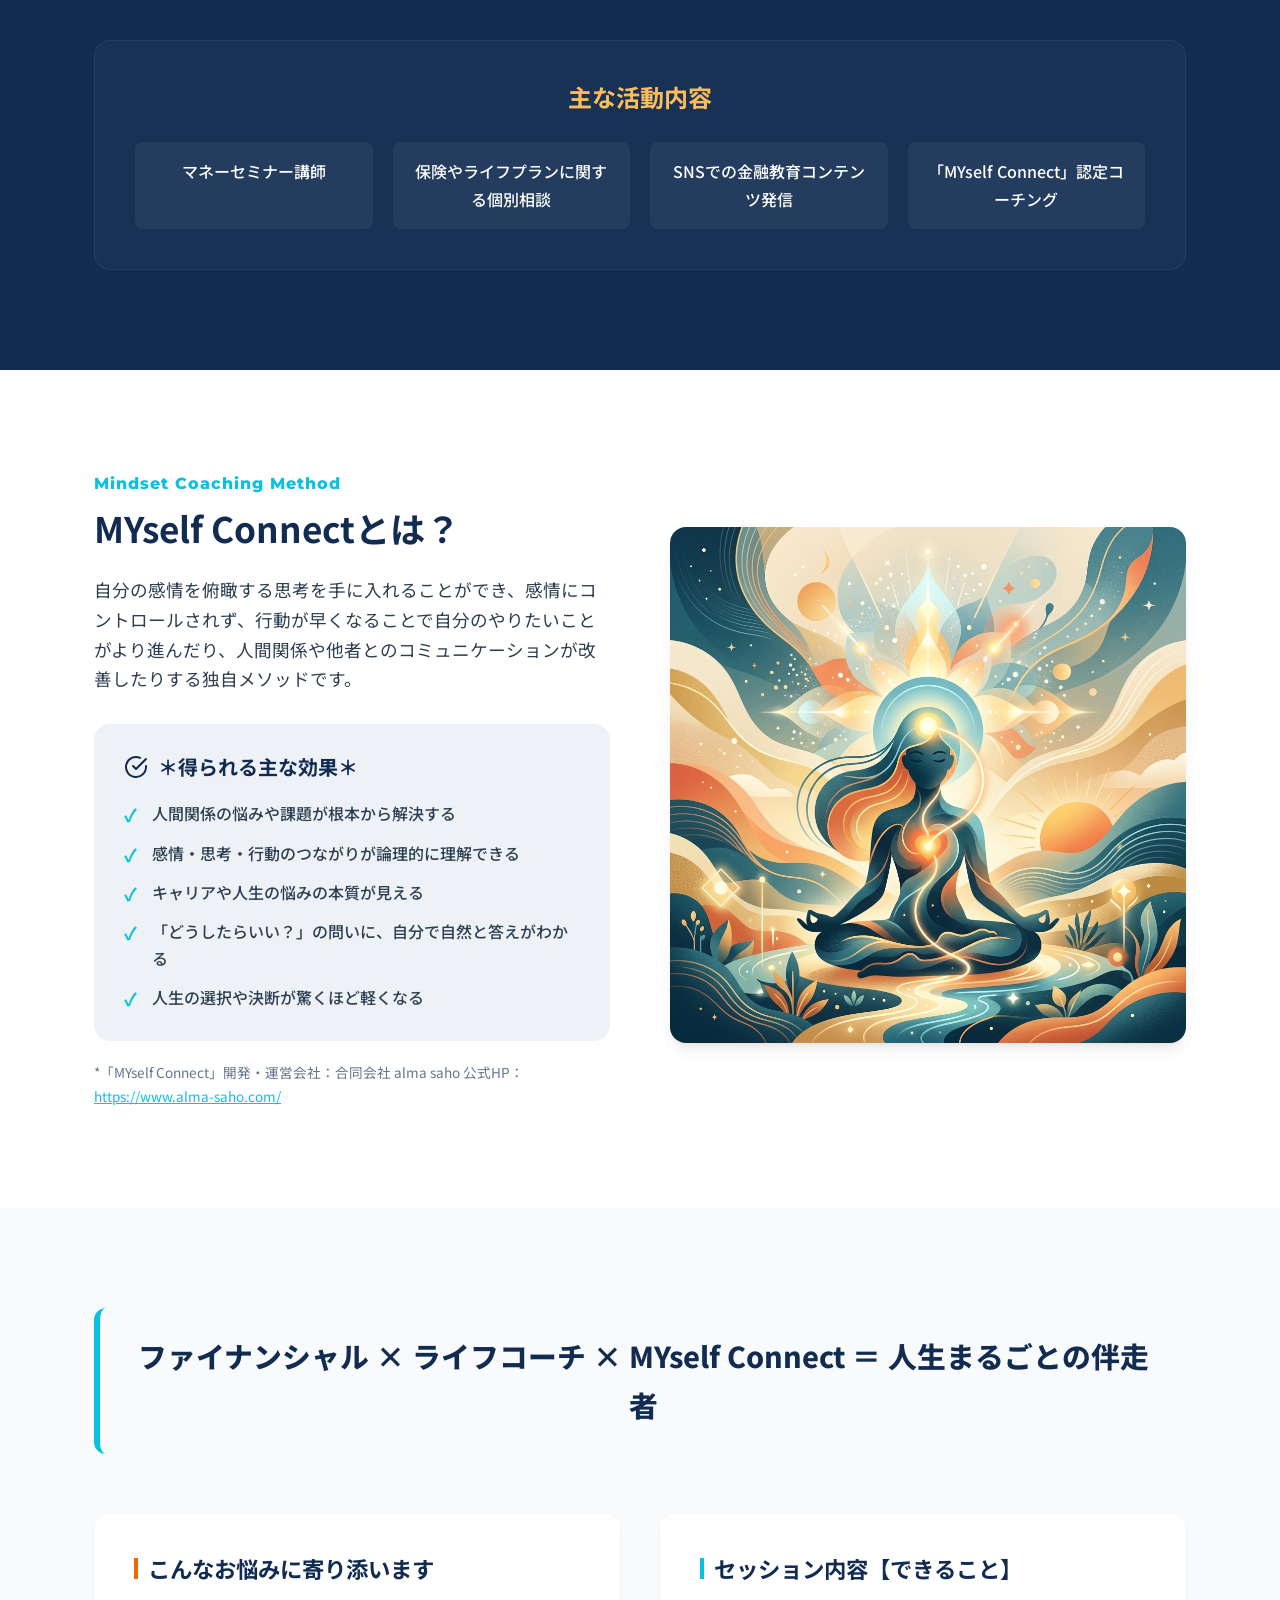
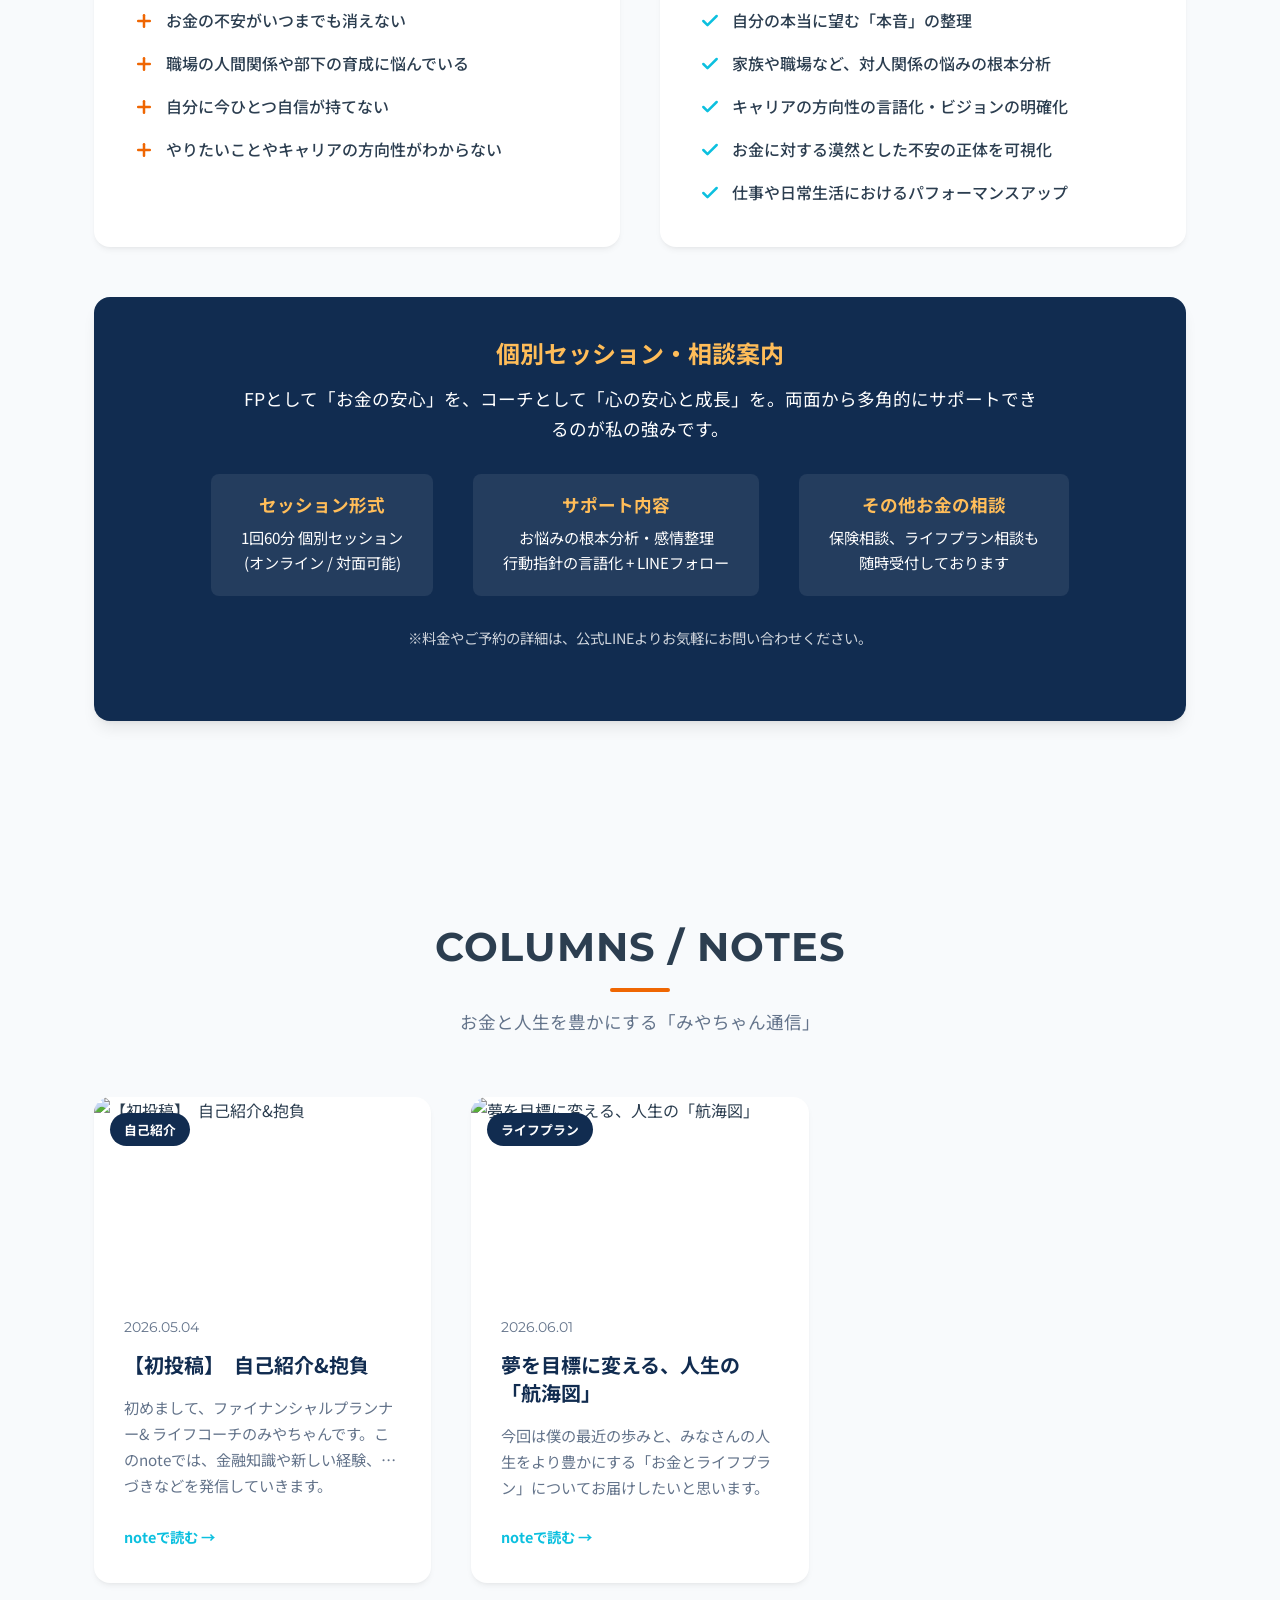
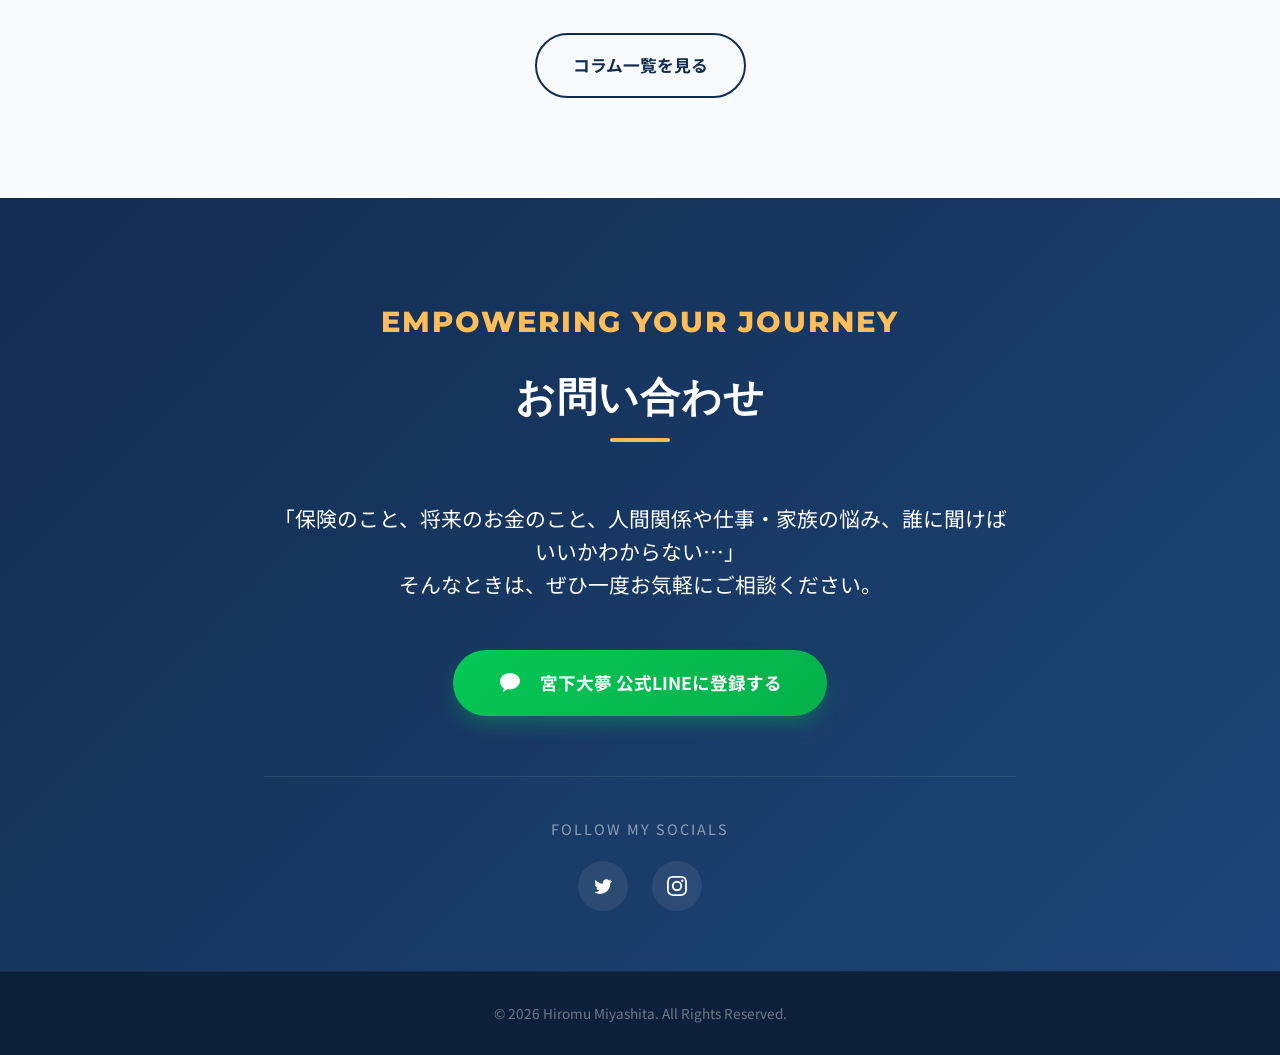
==== commit 2341dc7f: "キャッチコピーの改行を調整" ====
--- a/index.html
+++ b/index.html
@@ -48,7 +48,7 @@
     <div class="container hero-grid">
       <div>
         <span class="hero-tag">Your Partner for Life</span>
-        <h1 class="hero-title">一人ひとりの人生に寄り添うパートナー<br><span>宮下 大夢</span></h1>
+        <h1 class="hero-title">一人ひとりの<br>人生に寄り添うパートナー<br><span>宮下 大夢</span></h1>
         <p class="hero-subtitle">— 挑戦と安心を届ける、ファイナンシャル＆ライフコーチ —</p>
         <div class="hero-buttons">
           <a href="https://lin.ee/aeJxuSj" target="_blank" class="btn btn-line">
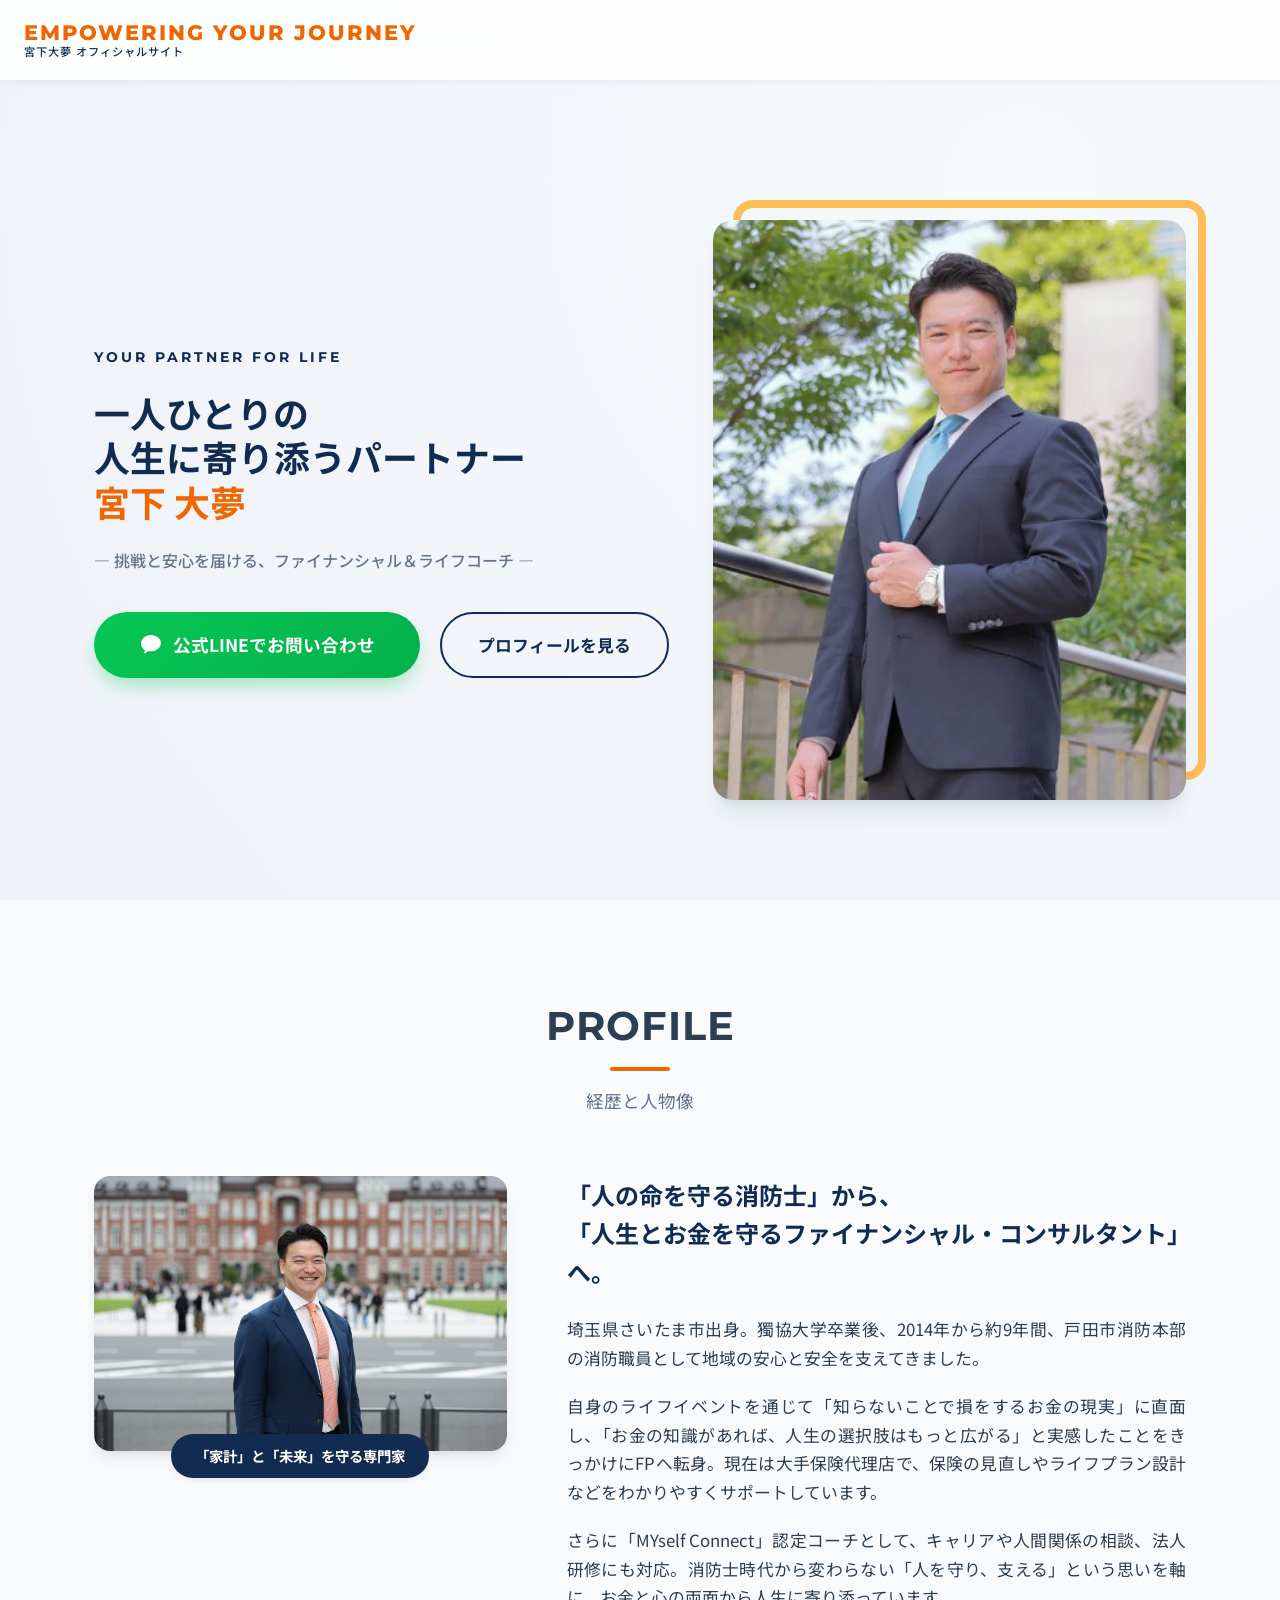
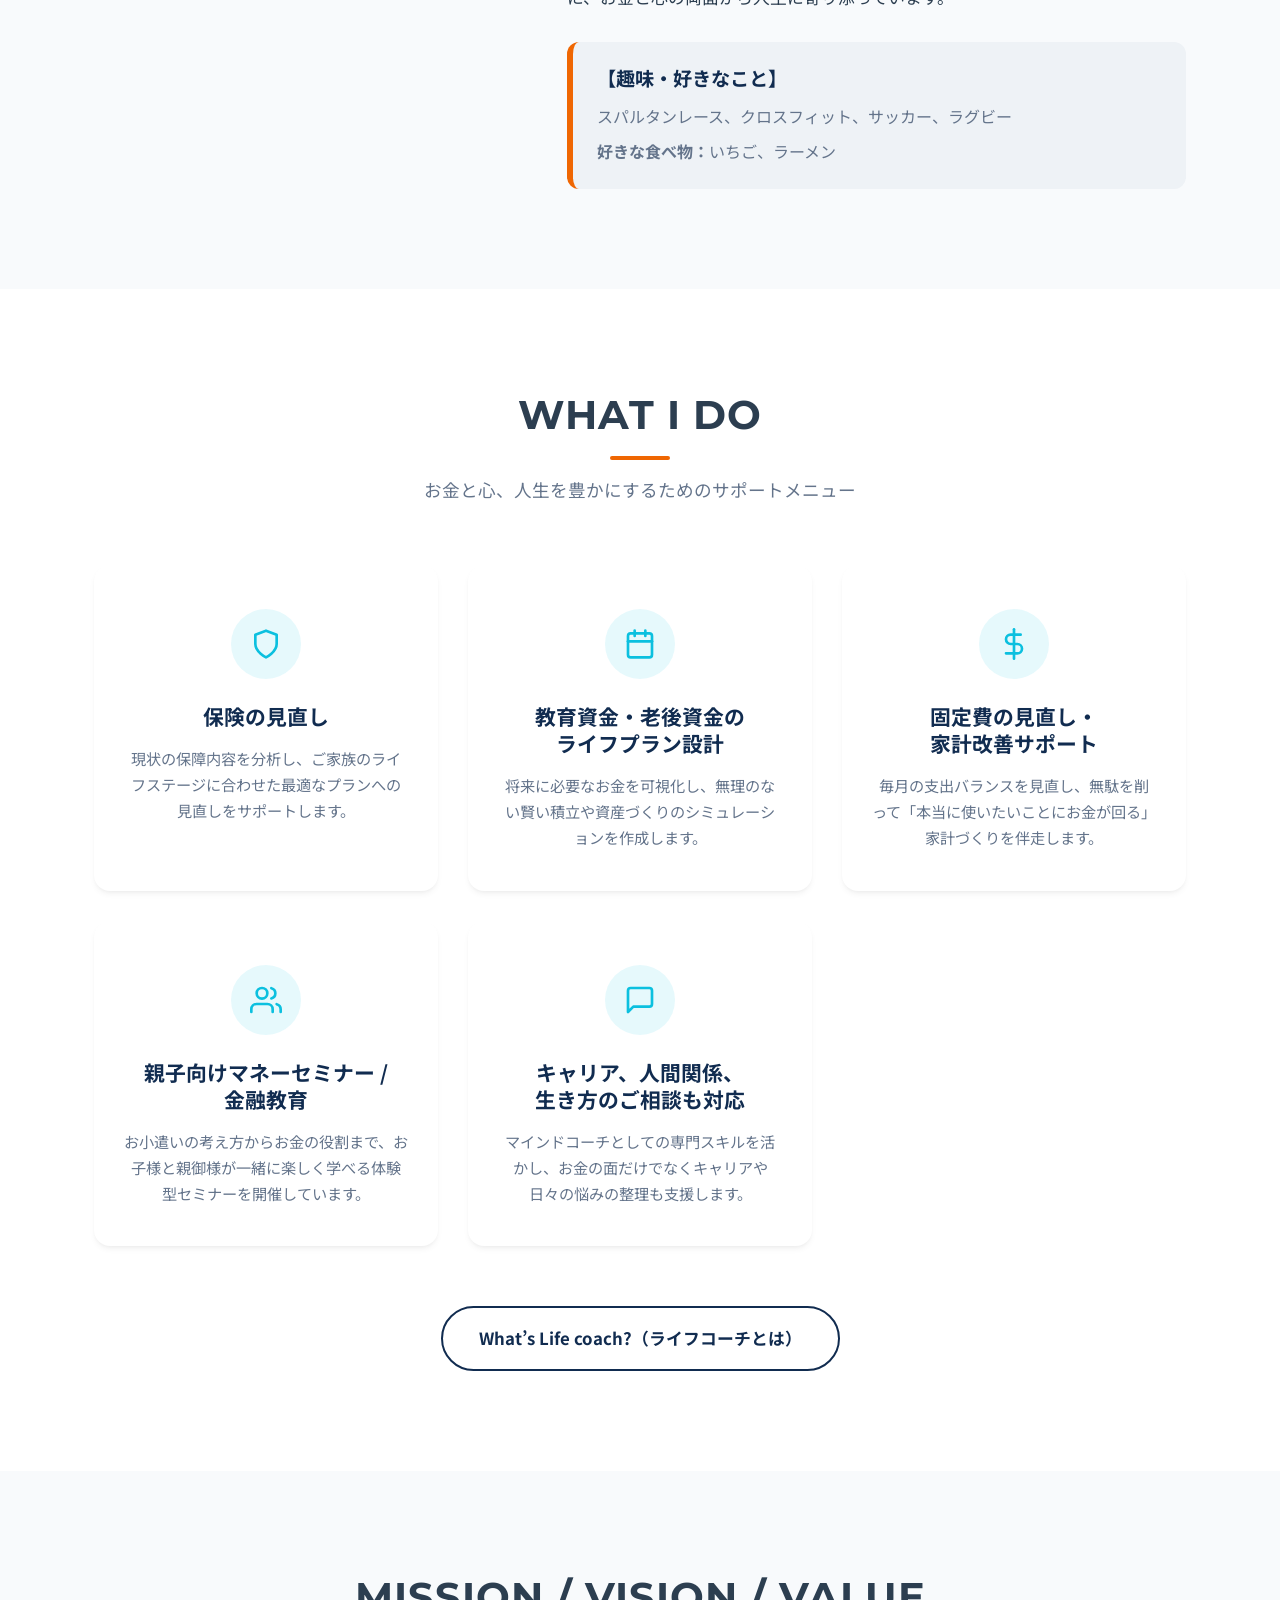
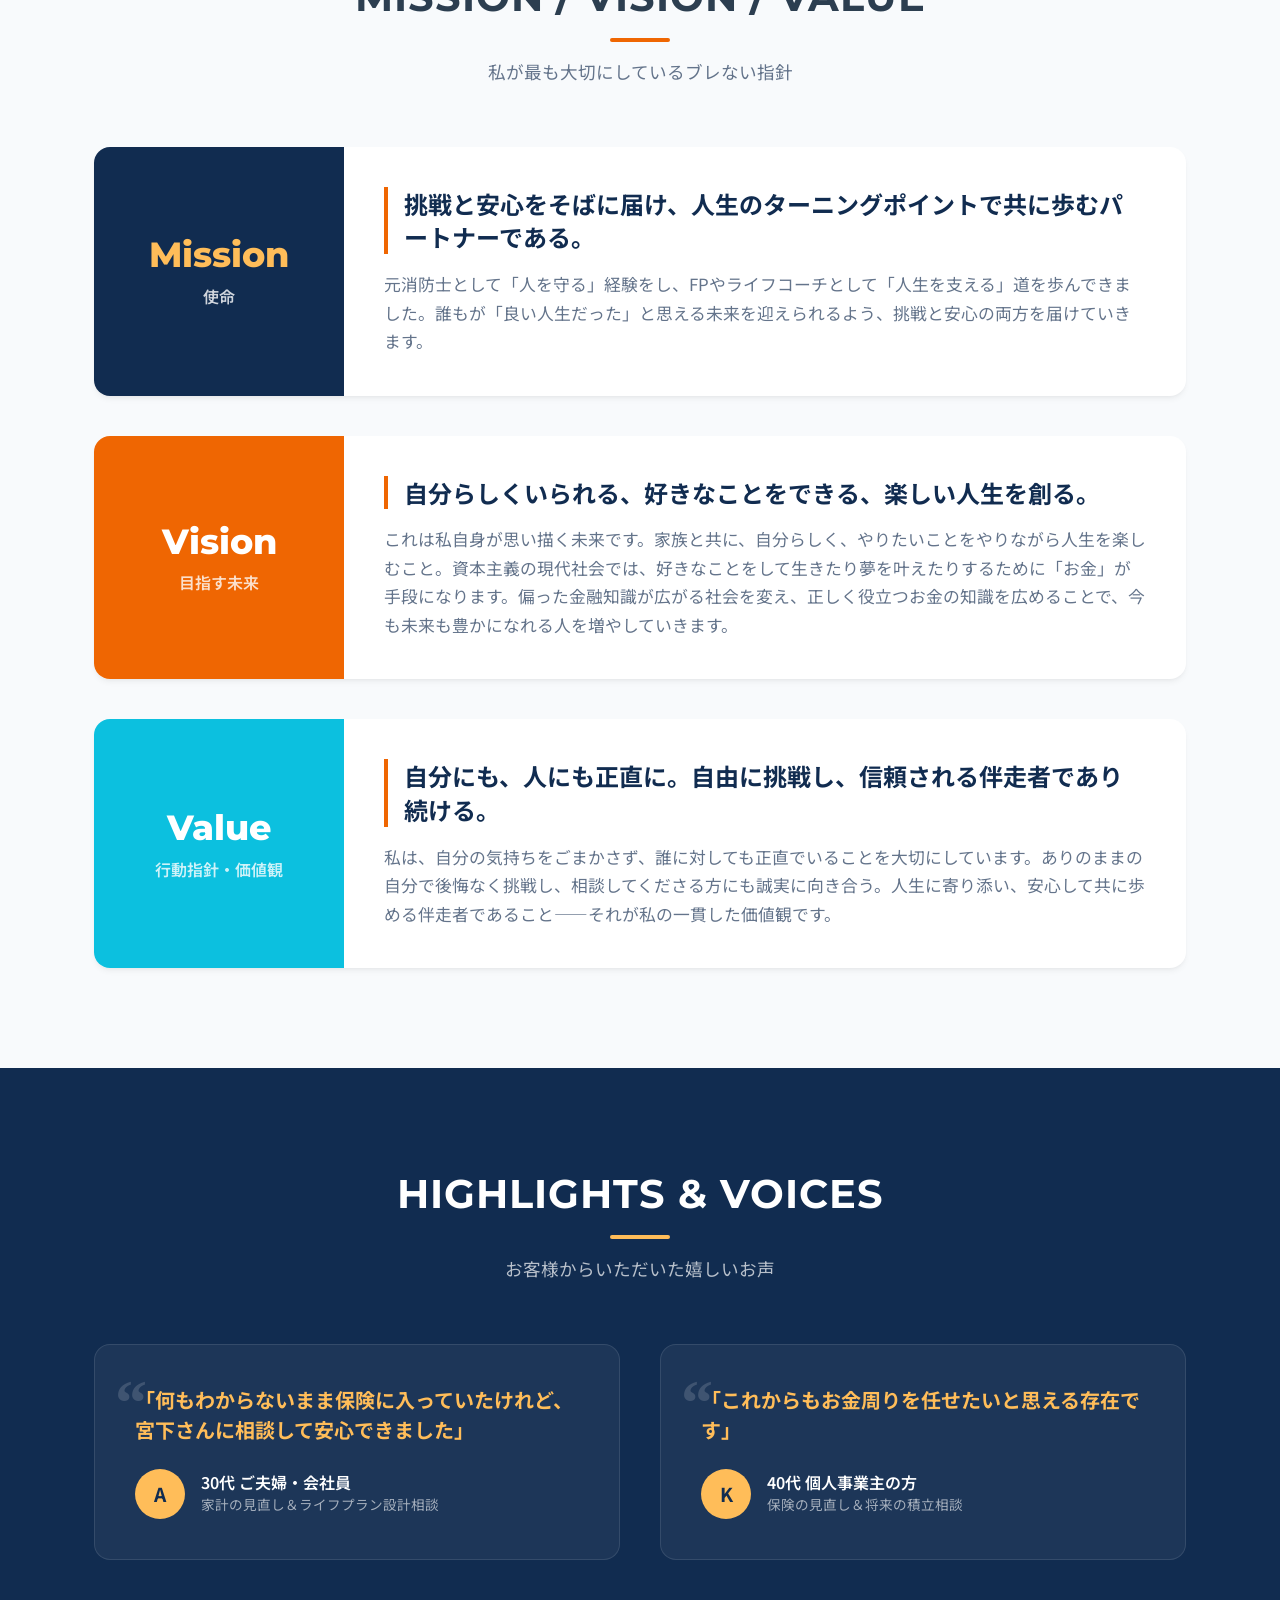
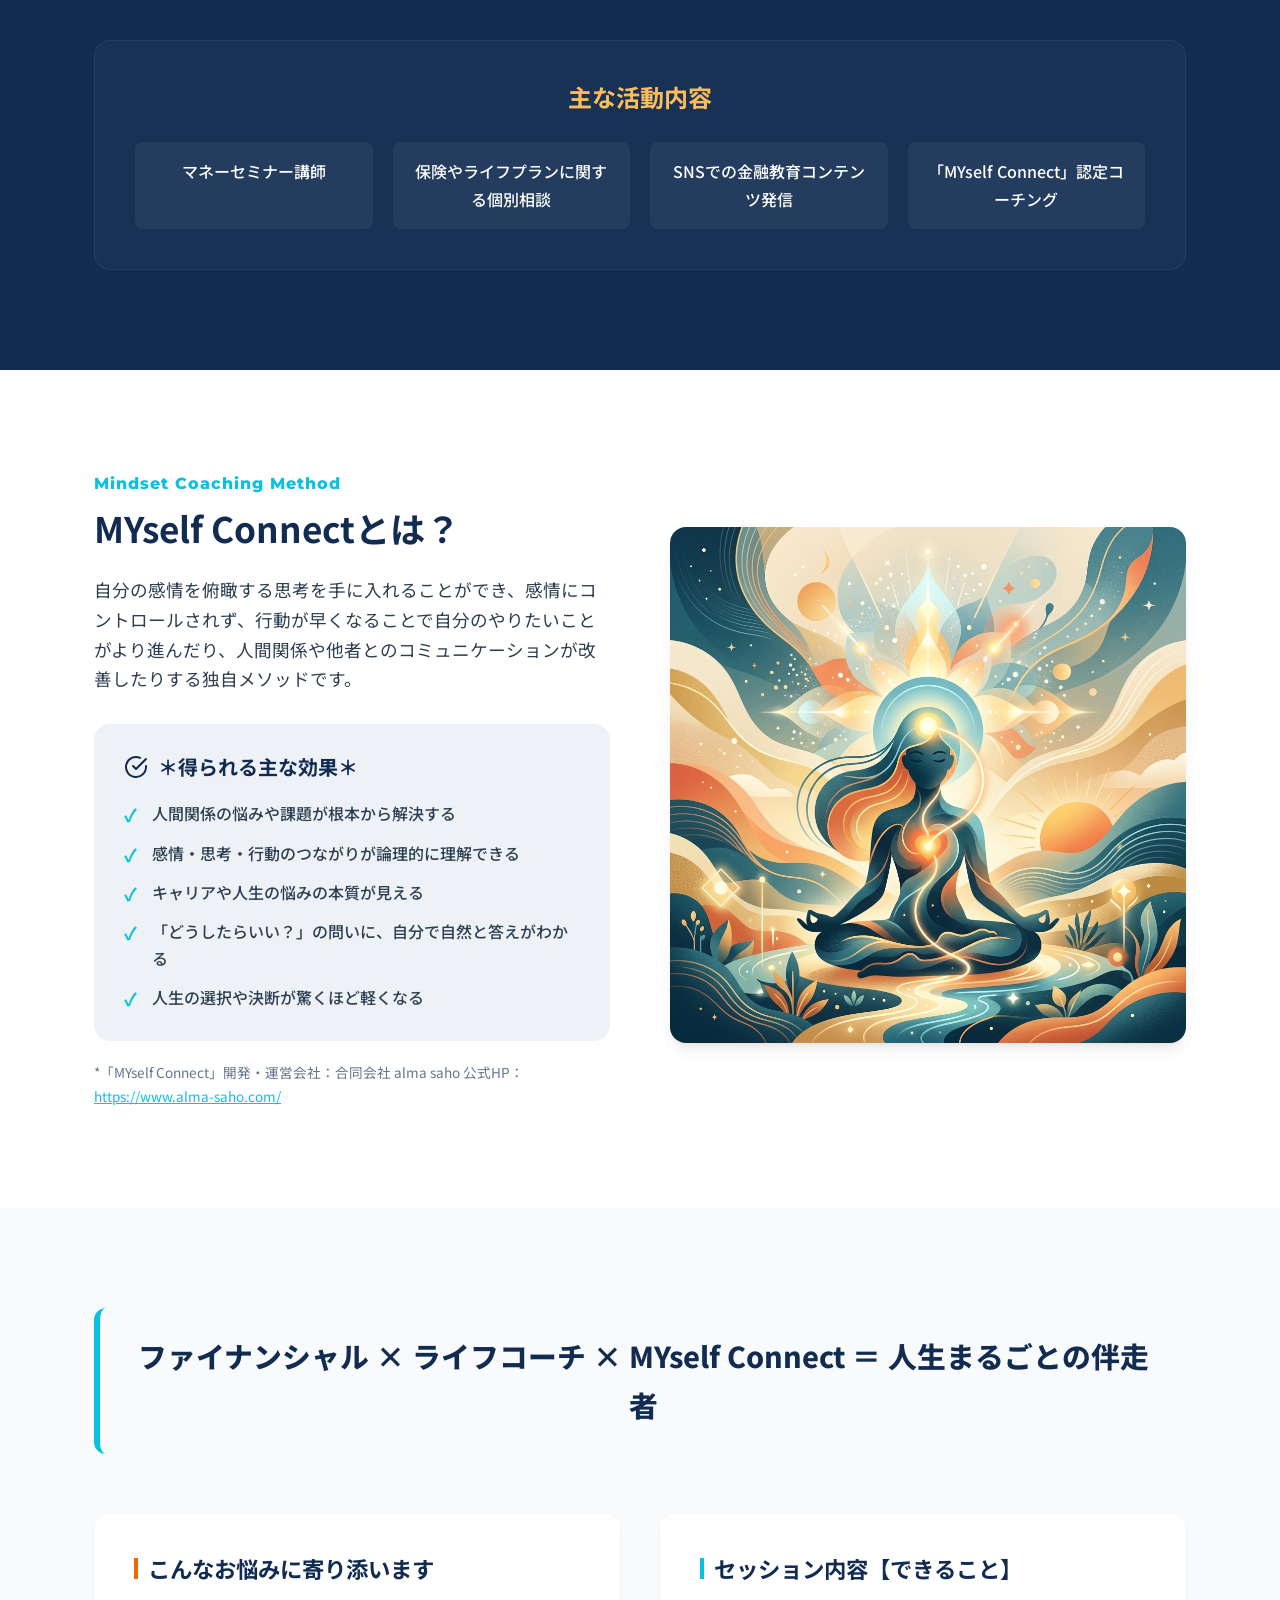
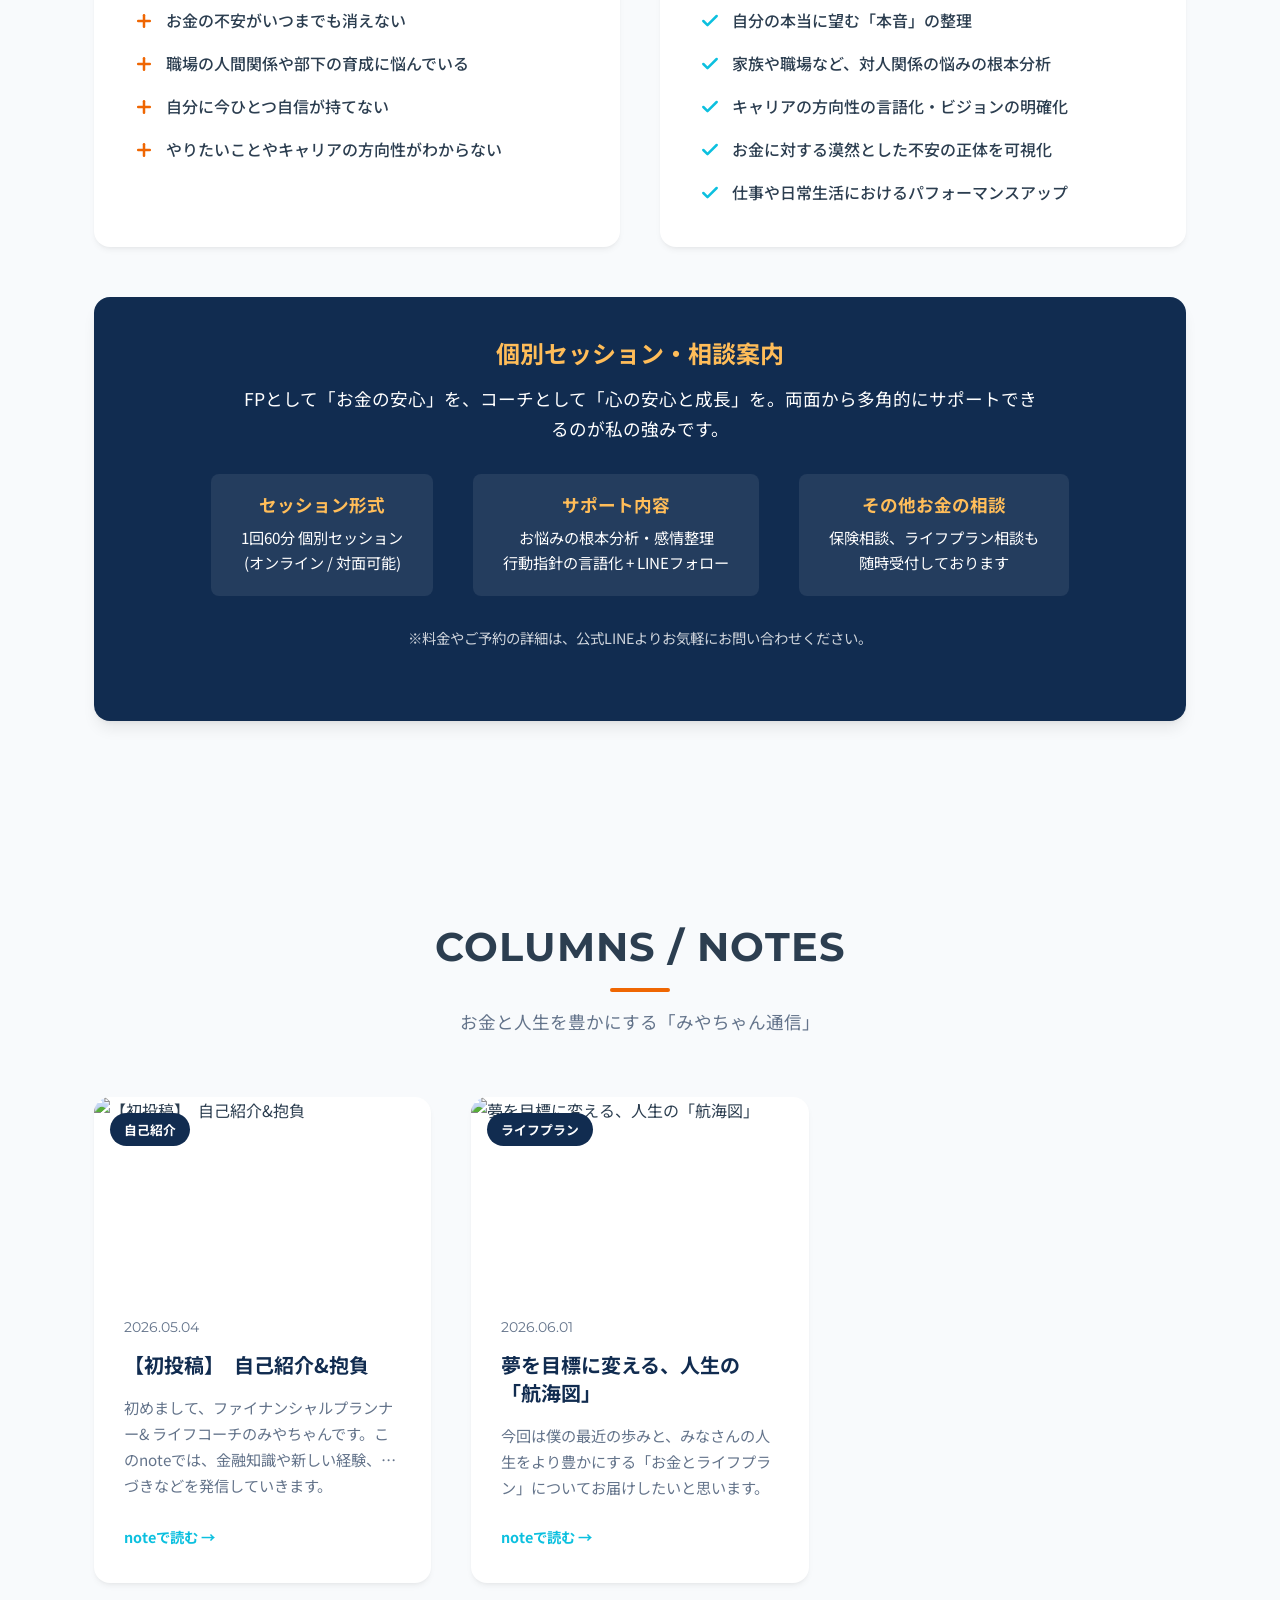
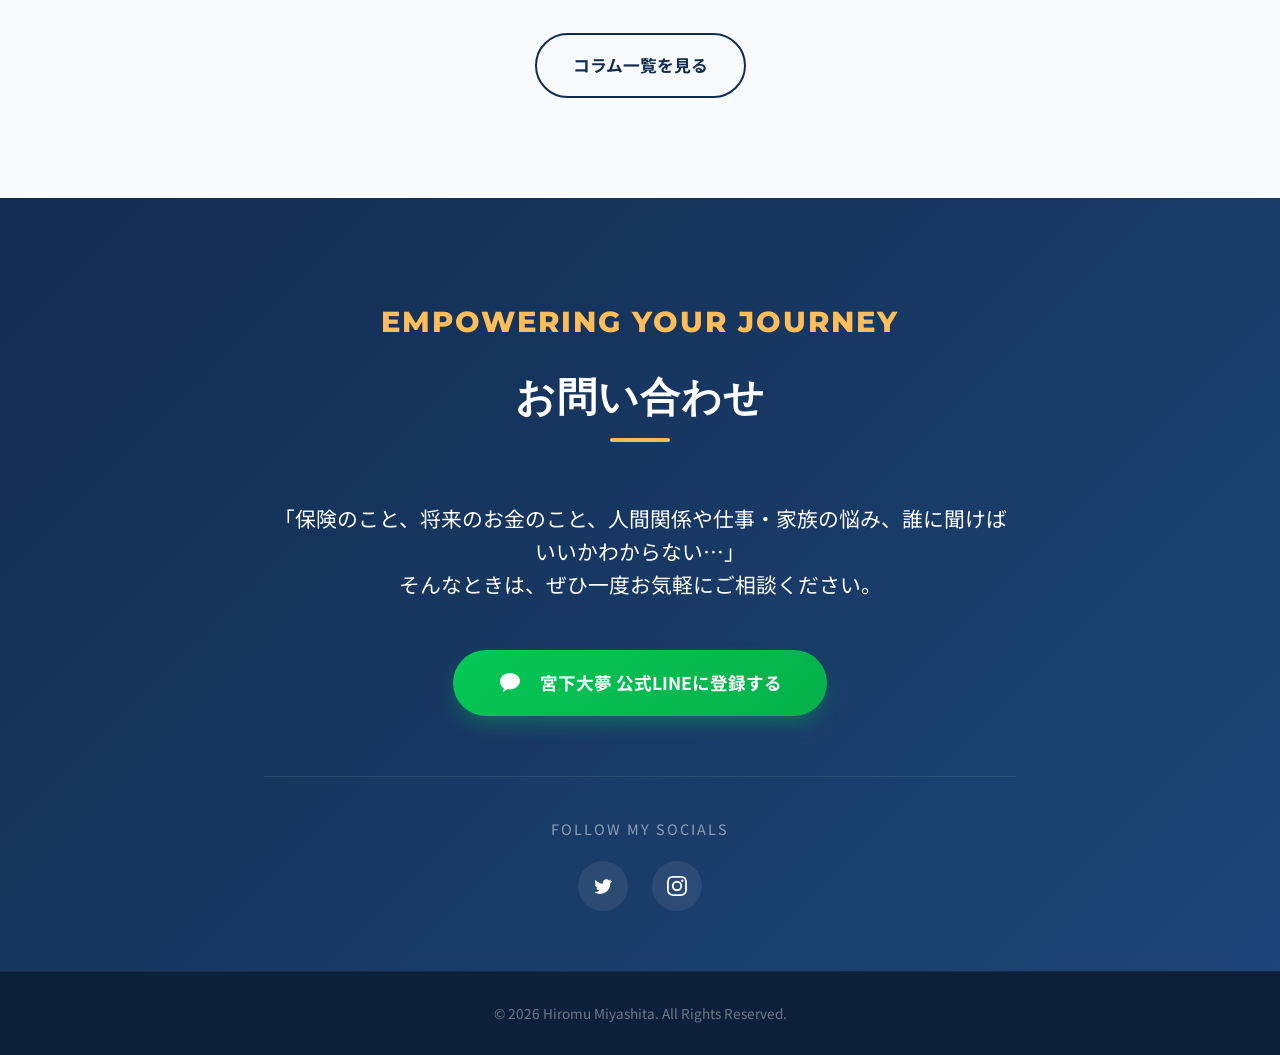
==== commit 057b64c9: "ヒーロー表示のレスポンシブ対応を改善" ====
--- a/index.html
+++ b/index.html
@@ -48,8 +48,12 @@
     <div class="container hero-grid">
       <div>
         <span class="hero-tag">Your Partner for Life</span>
-        <h1 class="hero-title">一人ひとりの<br>人生に寄り添うパートナー<br><span>宮下 大夢</span></h1>
-        <p class="hero-subtitle">— 挑戦と安心を届ける、ファイナンシャル＆ライフコーチ —</p>
+        <h1 class="hero-title">
+          <span class="hero-title-line">一人ひとりの</span>
+          <span class="hero-title-line hero-title-line-partner"><span>人生に寄り添う</span><span>パートナー</span></span>
+          <span class="hero-title-line hero-title-name">宮下 大夢</span>
+        </h1>
+        <p class="hero-subtitle"><span>— 挑戦と安心を届ける、</span><wbr><span>ファイナンシャル＆ライフコーチ —</span></p>
         <div class="hero-buttons">
           <a href="https://lin.ee/aeJxuSj" target="_blank" class="btn btn-line">
             <svg width="24" height="24" viewBox="0 0 24 24" fill="currentColor">
--- a/style.css
+++ b/style.css
@@ -198,6 +198,7 @@
   align-items: center;
   justify-content: space-between;
   height: 80px;
+  max-width: 1440px;
 }
 
 .logo {
@@ -212,6 +213,7 @@
   font-size: 1.3rem;
   letter-spacing: 2px;
   color: var(--color-orange);
+  white-space: nowrap;
 }
 
 .logo-sub {
@@ -224,7 +226,7 @@
 .nav-links {
   display: flex;
   list-style: none;
-  gap: 32px;
+  gap: clamp(18px, 2vw, 32px);
   align-items: center;
 }
 
@@ -232,6 +234,7 @@
   font-size: 0.95rem;
   font-weight: 600;
   color: var(--color-navy);
+  white-space: nowrap;
 }
 
 .nav-links a:hover {
@@ -272,26 +275,40 @@
 }
 
 .hero-title {
-  font-size: 3.2rem;
+  font-size: clamp(2.15rem, 2.8vw, 2.65rem);
   color: var(--color-navy);
   margin-bottom: 24px;
   line-height: 1.25;
 }
 
-.hero-title span {
+.hero-title-line {
+  display: block;
+  white-space: nowrap;
+}
+
+.hero-title-line-partner > span {
+  white-space: nowrap;
+}
+
+.hero-title-name {
   color: var(--color-orange);
 }
 
 .hero-subtitle {
-  font-size: 1.4rem;
+  font-size: clamp(1rem, 1.25vw, 1.15rem);
   font-weight: 500;
   color: var(--color-text-light);
   margin-bottom: 40px;
   line-height: 1.5;
 }
 
+.hero-subtitle span {
+  white-space: nowrap;
+}
+
 .hero-buttons {
   display: flex;
+  flex-wrap: wrap;
   gap: 20px;
 }
 
@@ -1074,6 +1091,12 @@
 }
 
 /* --- Responsive Adaptations --- */
+@media (max-width: 1280px) {
+  .nav-links {
+    display: none; /* In a real app, a hamburger menu would be added here */
+  }
+}
+
 @media (max-width: 992px) {
   .hero-grid {
     grid-template-columns: 1fr;
@@ -1128,7 +1151,7 @@
   }
   
   .hero-title {
-    font-size: 2.3rem;
+    font-size: clamp(2rem, 6vw, 2.8rem);
   }
   
   .hero-subtitle {
@@ -1143,10 +1166,6 @@
     margin: 0 auto;
   }
   
-  .nav-links {
-    display: none; /* In a real app, a hamburger menu would be added here */
-  }
-  
   .section-title {
     font-size: 2rem;
     margin-bottom: 40px;
@@ -1161,3 +1180,22 @@
     align-items: stretch;
   }
 }
+
+@media (max-width: 480px) {
+  .container {
+    padding-right: 18px;
+    padding-left: 18px;
+  }
+
+  .hero-title {
+    font-size: clamp(1.75rem, 8.4vw, 2.1rem);
+  }
+
+  .hero-title-line-partner > span {
+    display: block;
+  }
+
+  .hero-subtitle span {
+    display: block;
+  }
+}
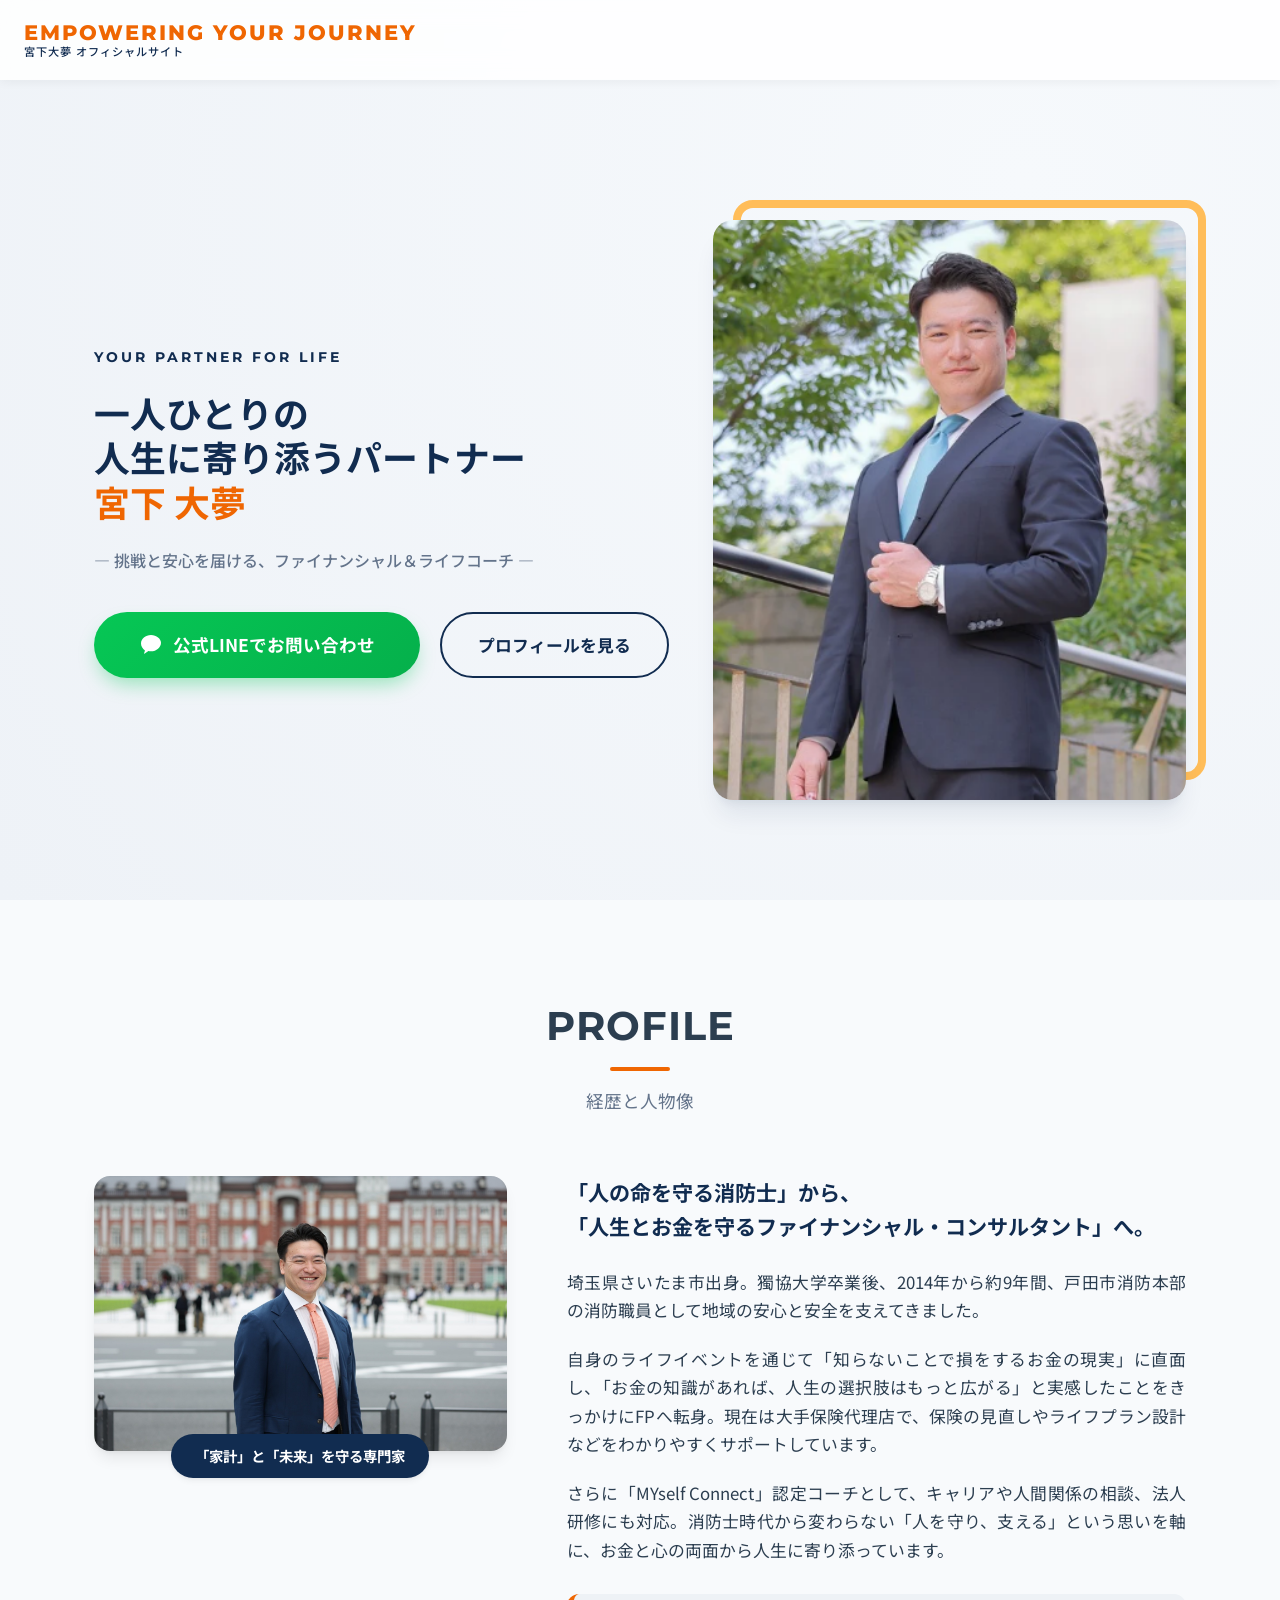
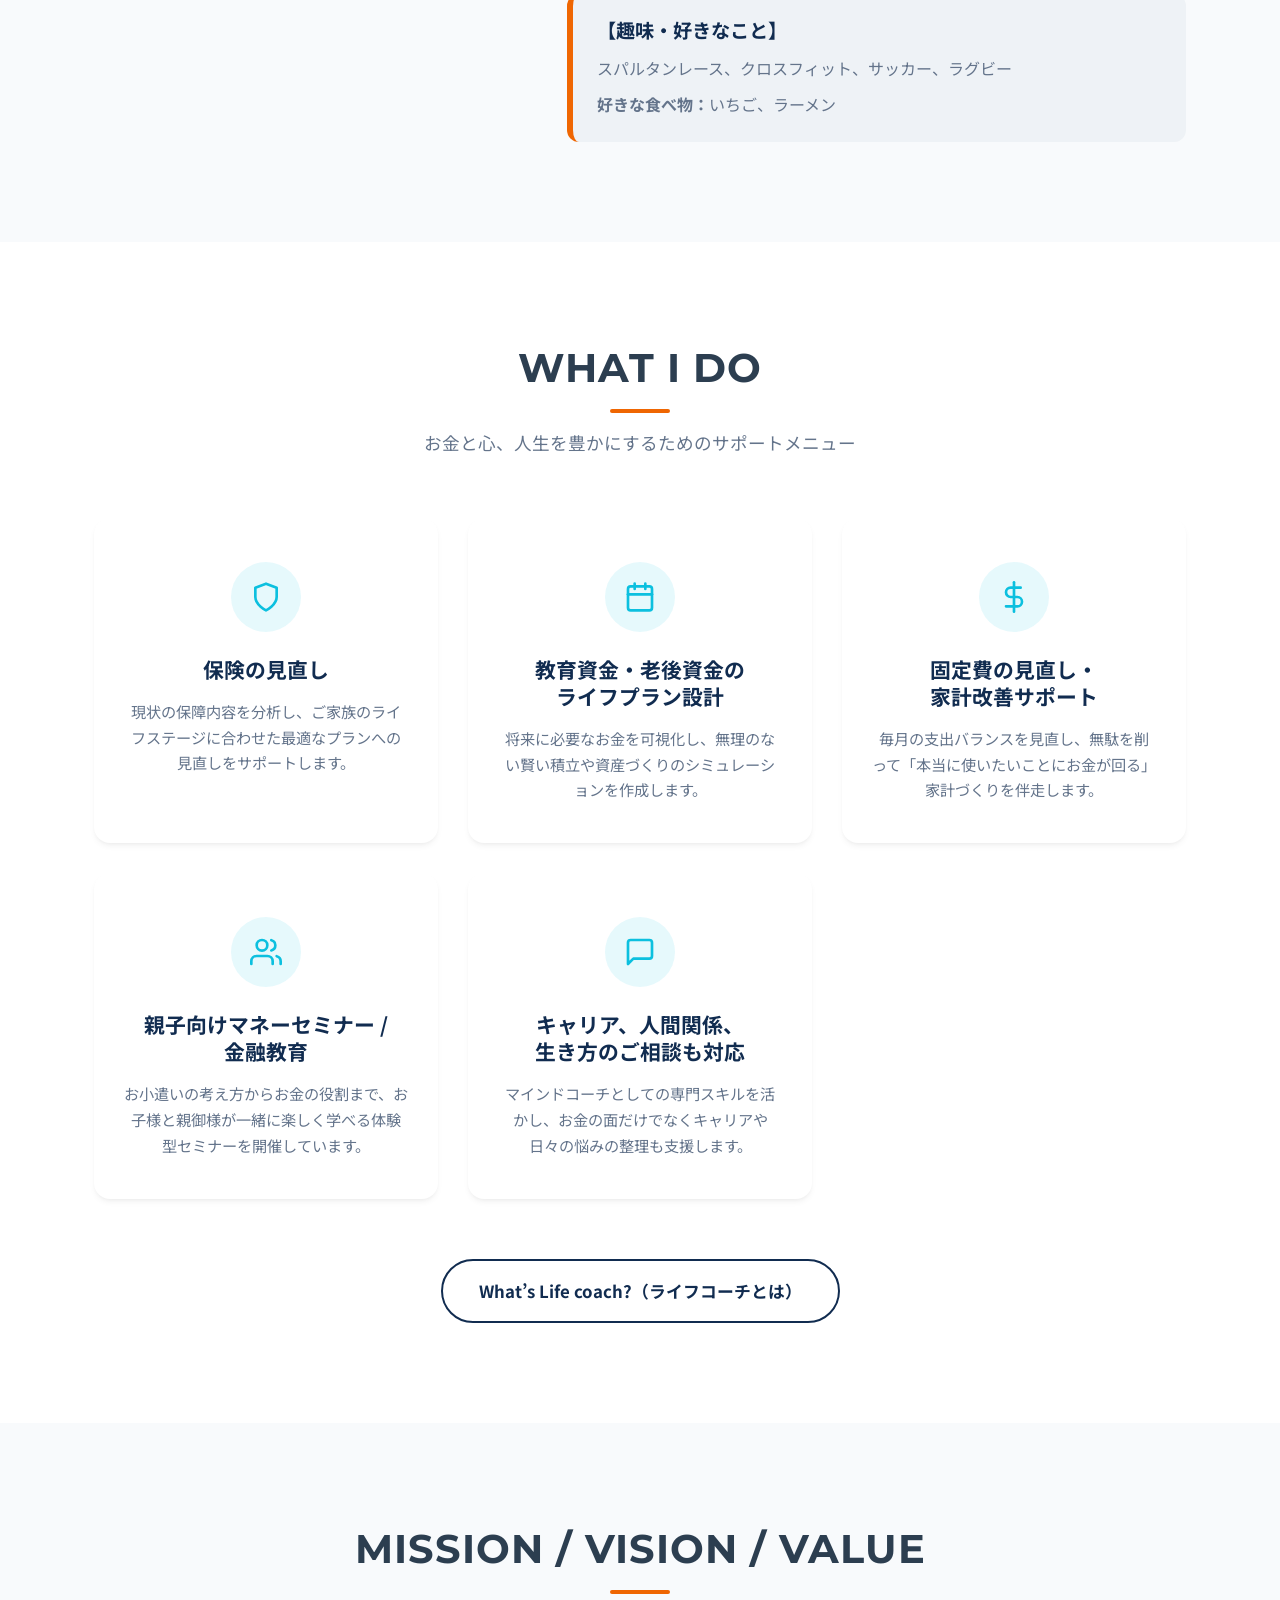
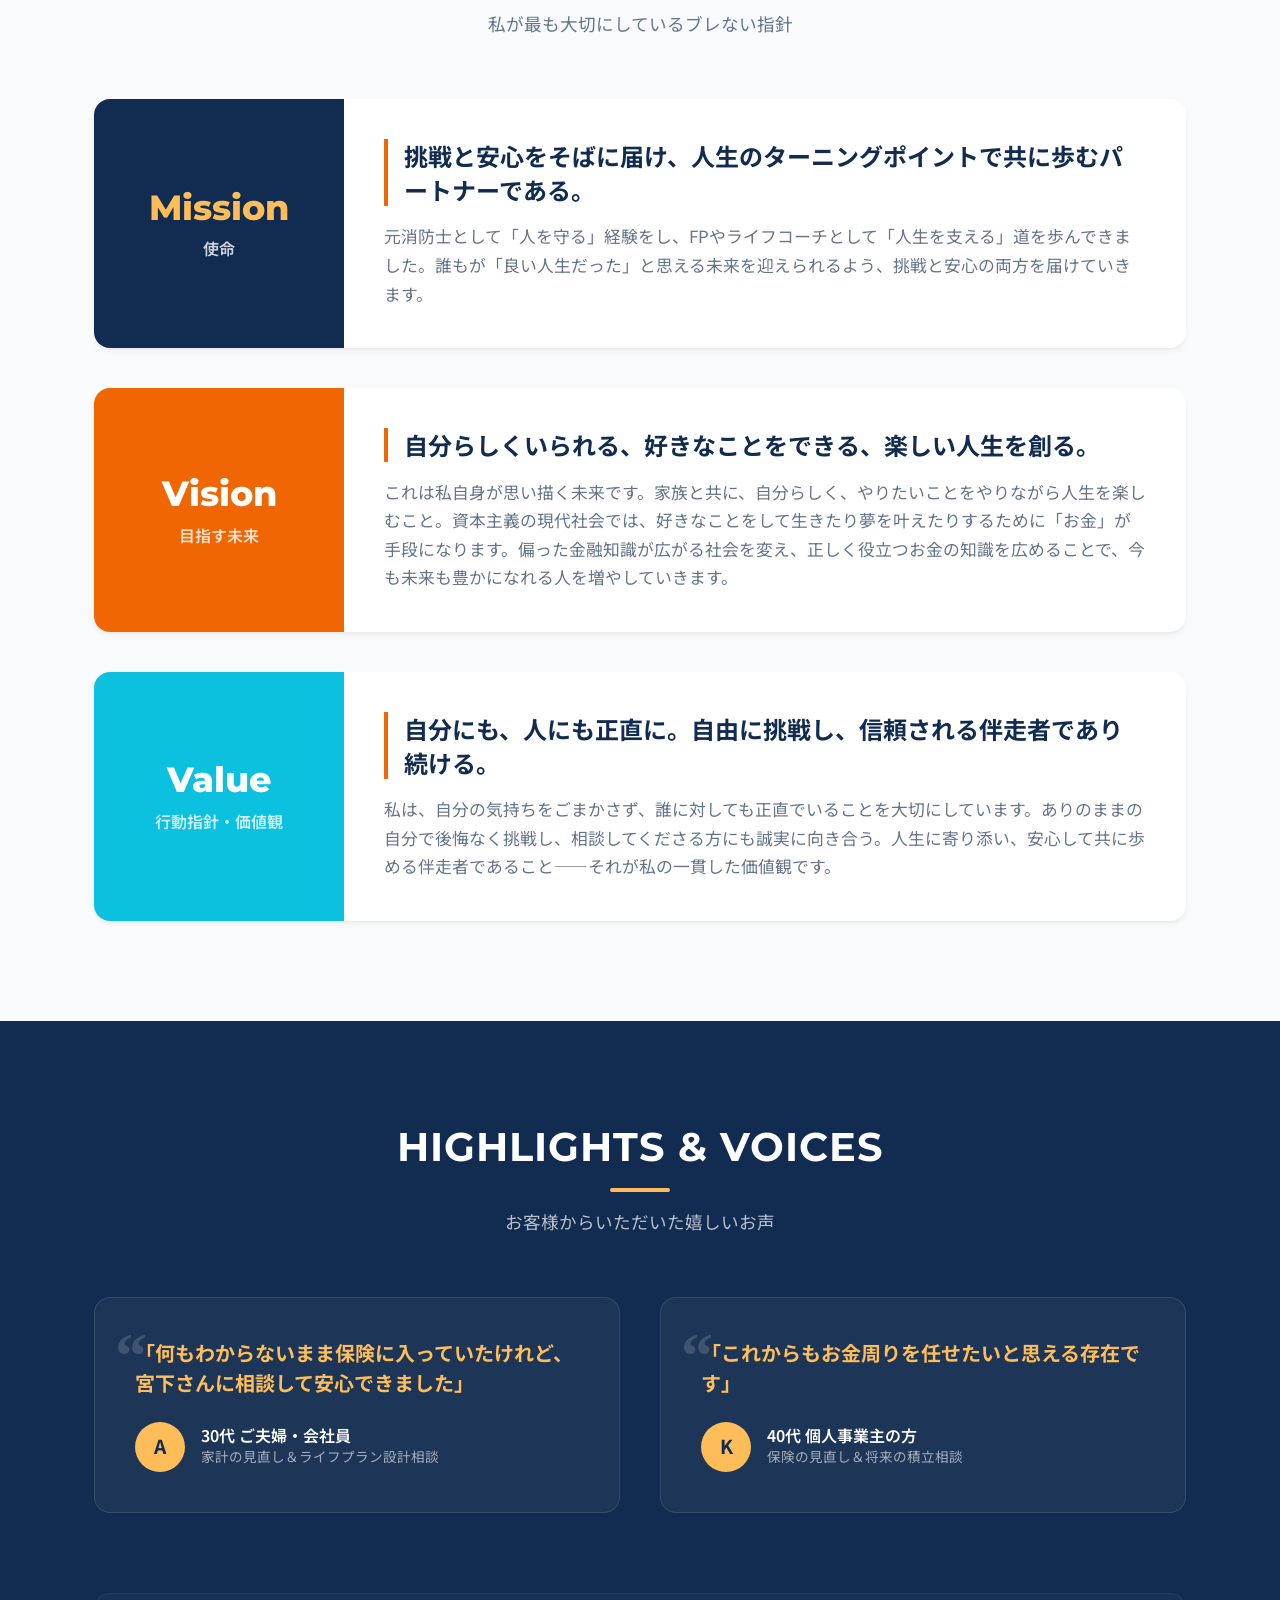
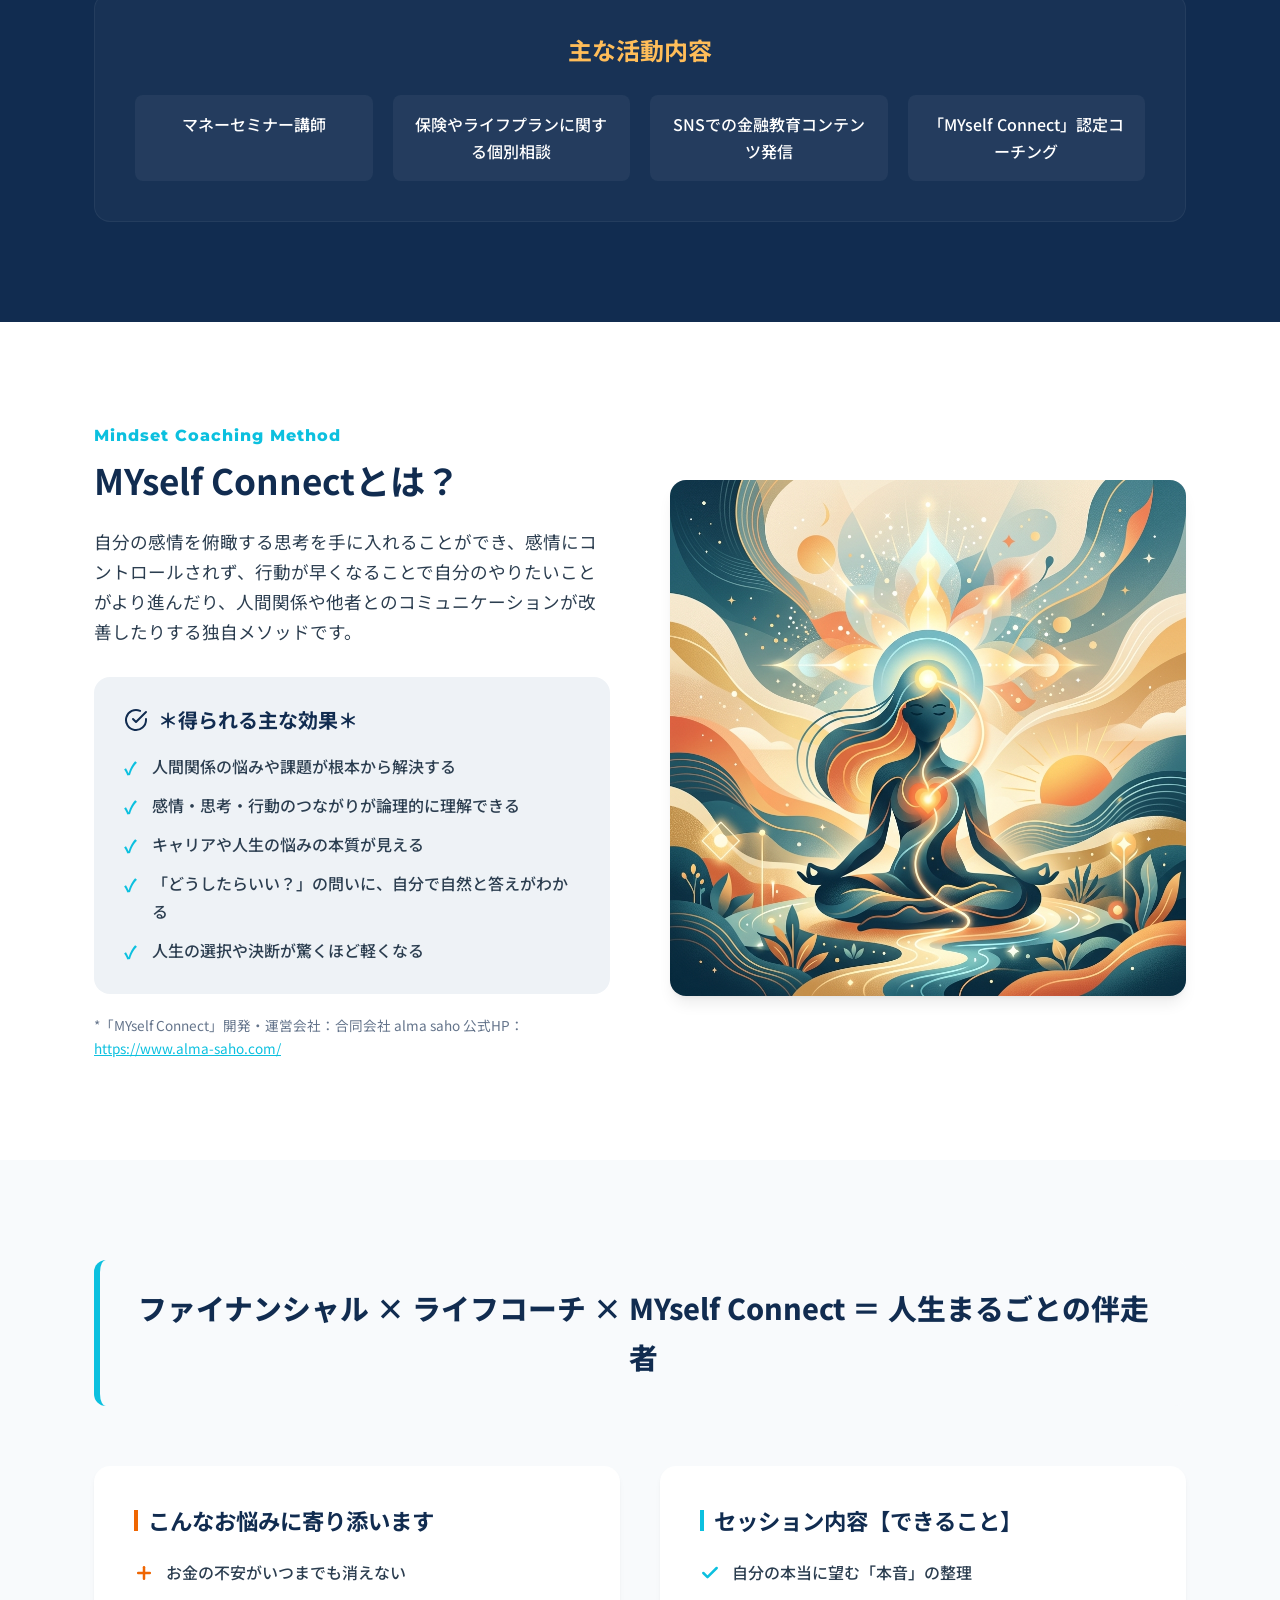
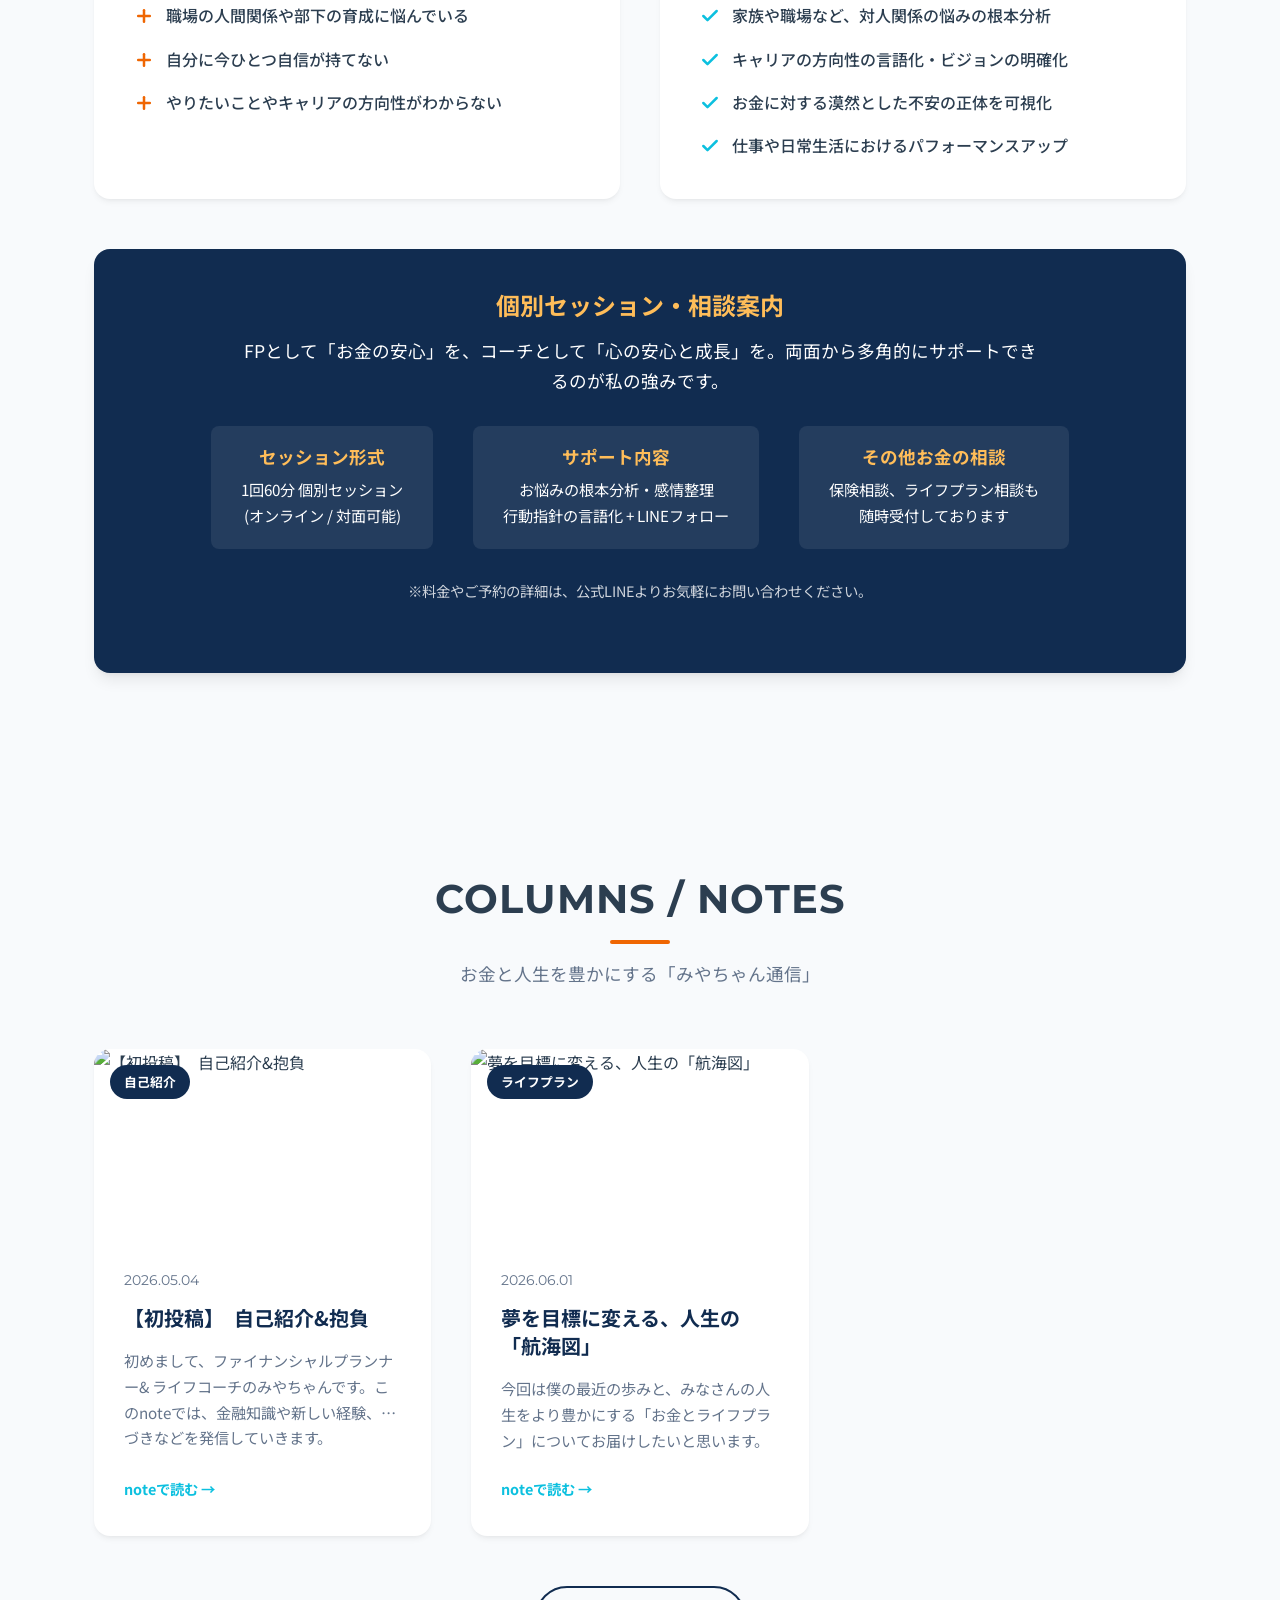
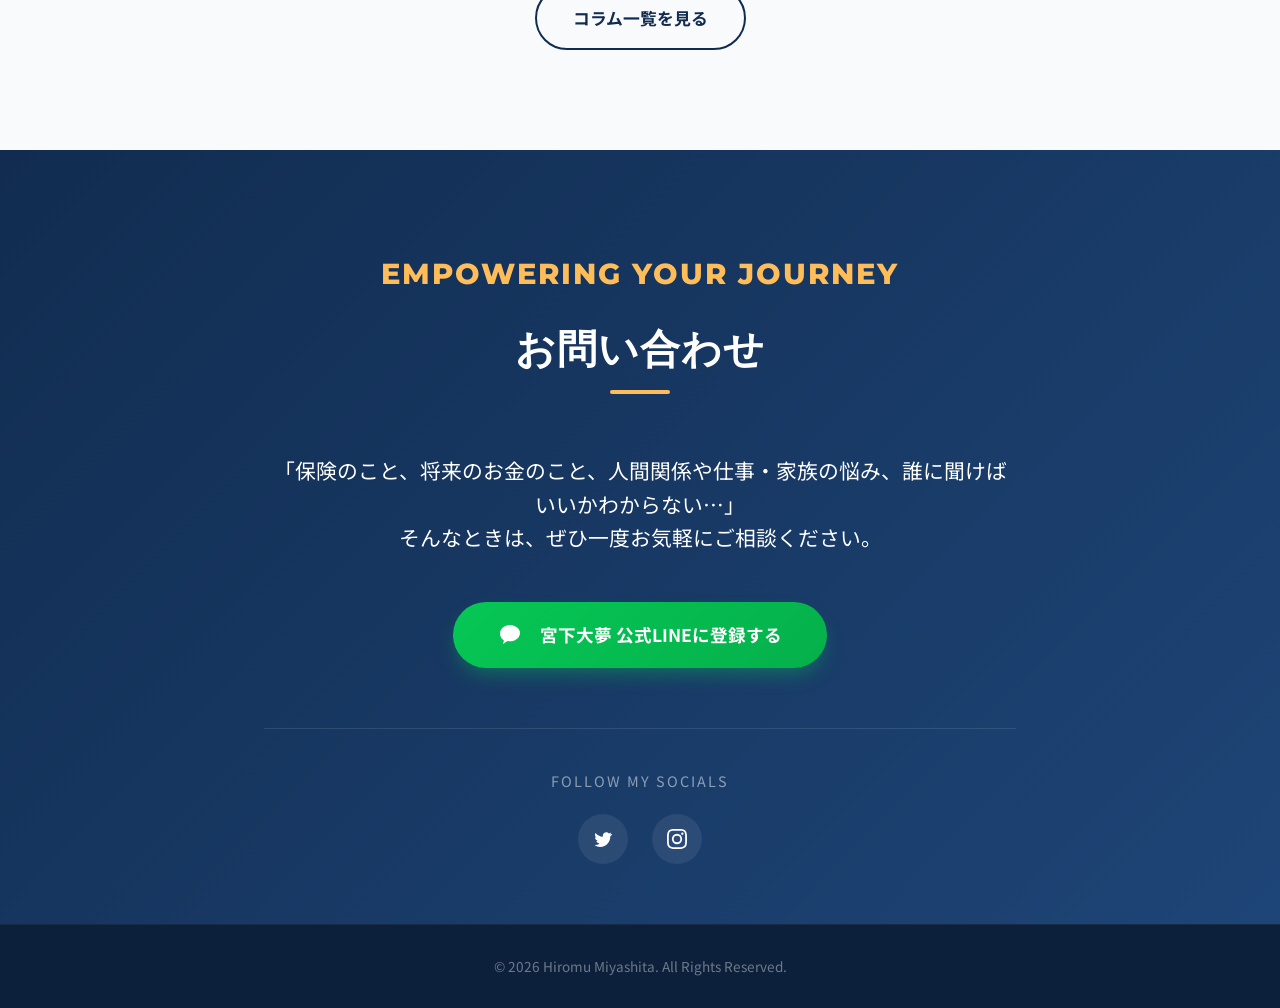
==== commit 010e656d: "プロフィール見出しの改行を調整" ====
--- a/index.html
+++ b/index.html
@@ -84,7 +84,10 @@
           <div class="profile-badge">「家計」と「未来」を守る専門家</div>
         </div>
         <div class="profile-bio">
-          <h3 class="profile-heading">「人の命を守る消防士」から、<br>「人生とお金を守るファイナンシャル・コンサルタント」へ。</h3>
+          <h3 class="profile-heading">
+            <span class="profile-heading-line">「人の命を守る消防士」から、</span>
+            <span class="profile-heading-line"><span>「人生とお金を守る</span><wbr><span>ファイナンシャル・</span><wbr><span>コンサルタント」へ。</span></span>
+          </h3>
           <p>埼玉県さいたま市出身。獨協大学卒業後、2014年から約9年間、戸田市消防本部の消防職員として地域の安心と安全を支えてきました。</p>
           <p>自身のライフイベントを通じて「知らないことで損をするお金の現実」に直面し、「お金の知識があれば、人生の選択肢はもっと広がる」と実感したことをきっかけにFPへ転身。現在は大手保険代理店で、保険の見直しやライフプラン設計などをわかりやすくサポートしています。</p>
           <p>さらに「MYself Connect」認定コーチとして、キャリアや人間関係の相談、法人研修にも対応。消防士時代から変わらない「人を守り、支える」という思いを軸に、お金と心の両面から人生に寄り添っています。</p>
--- a/style.css
+++ b/style.css
@@ -378,8 +378,20 @@
 .profile-heading {
   margin-bottom: 24px;
   color: var(--color-navy);
-  font-size: 1.5rem;
+  font-size: clamp(1.2rem, 1.65vw, 1.35rem);
   line-height: 1.6;
+}
+
+.profile-heading-line {
+  display: block;
+}
+
+.profile-heading-line:first-child {
+  white-space: nowrap;
+}
+
+.profile-heading-line span {
+  white-space: nowrap;
 }
 
 .profile-bio p {
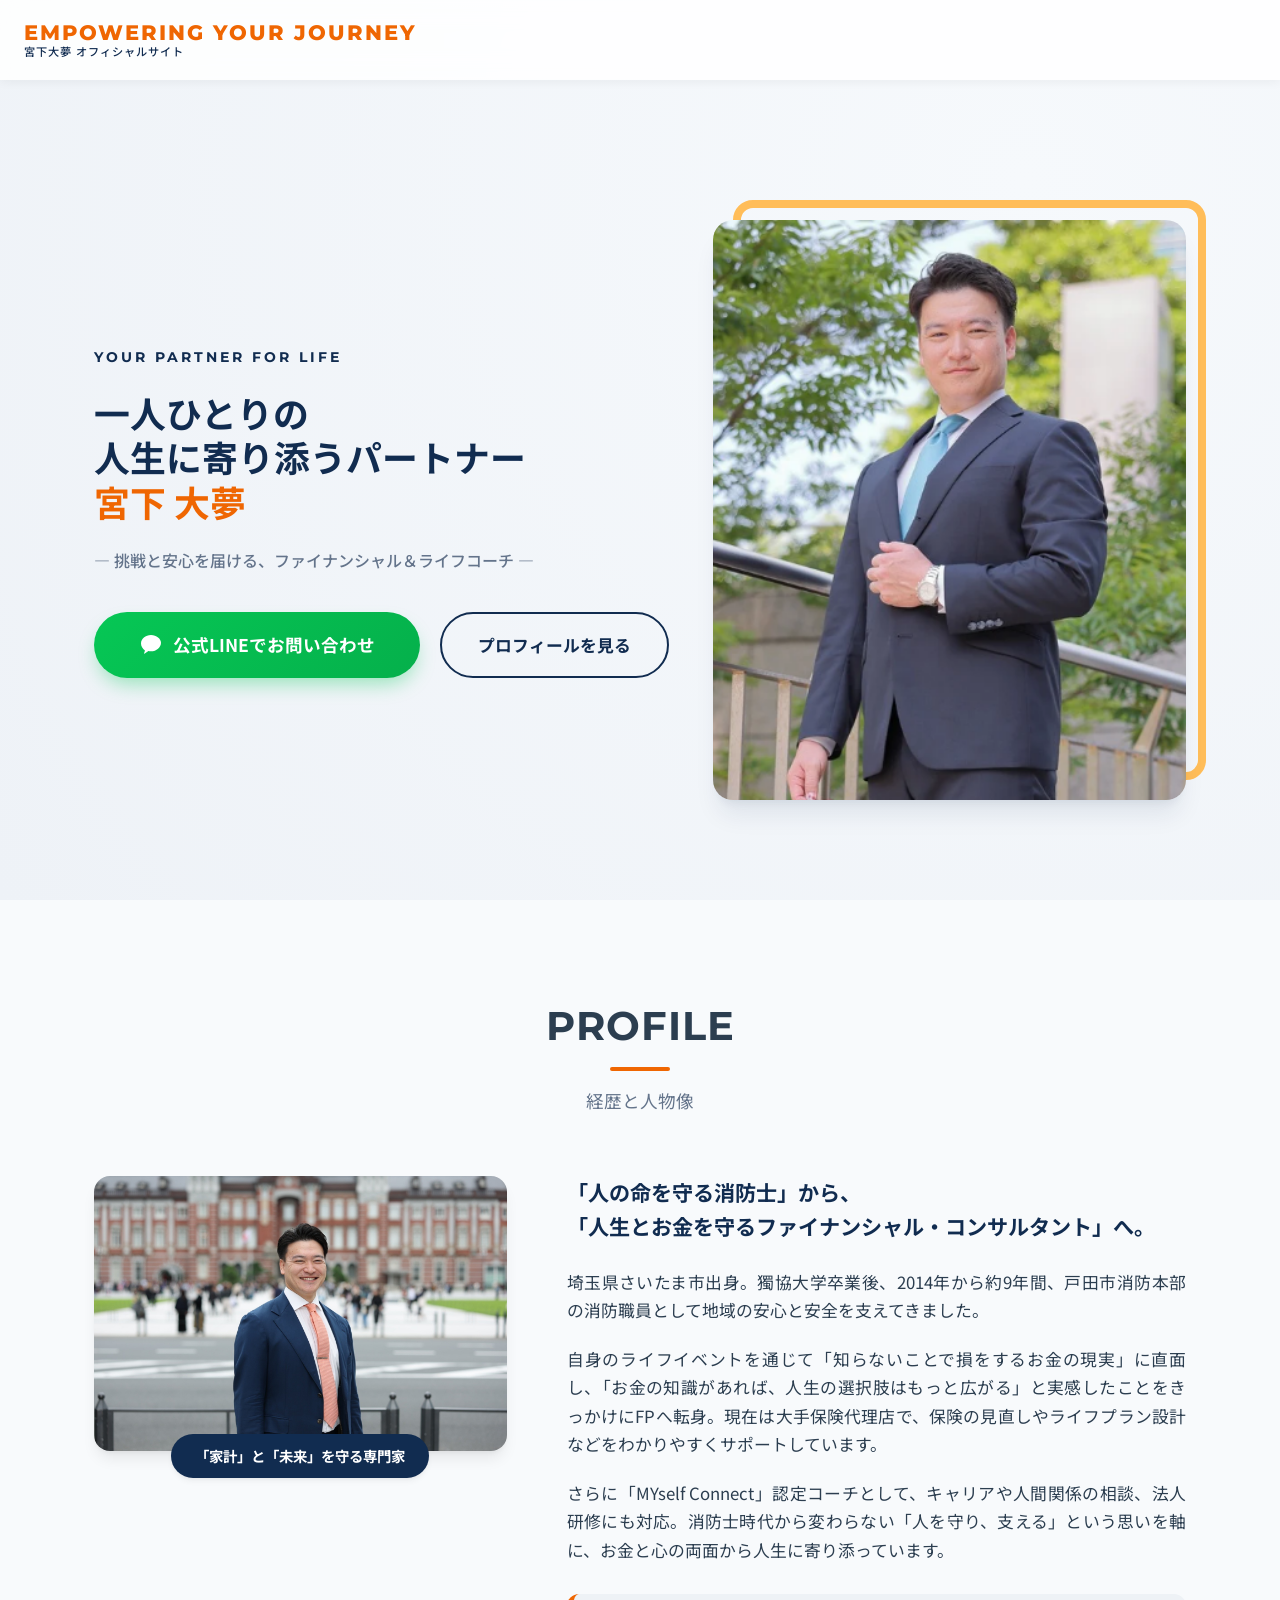
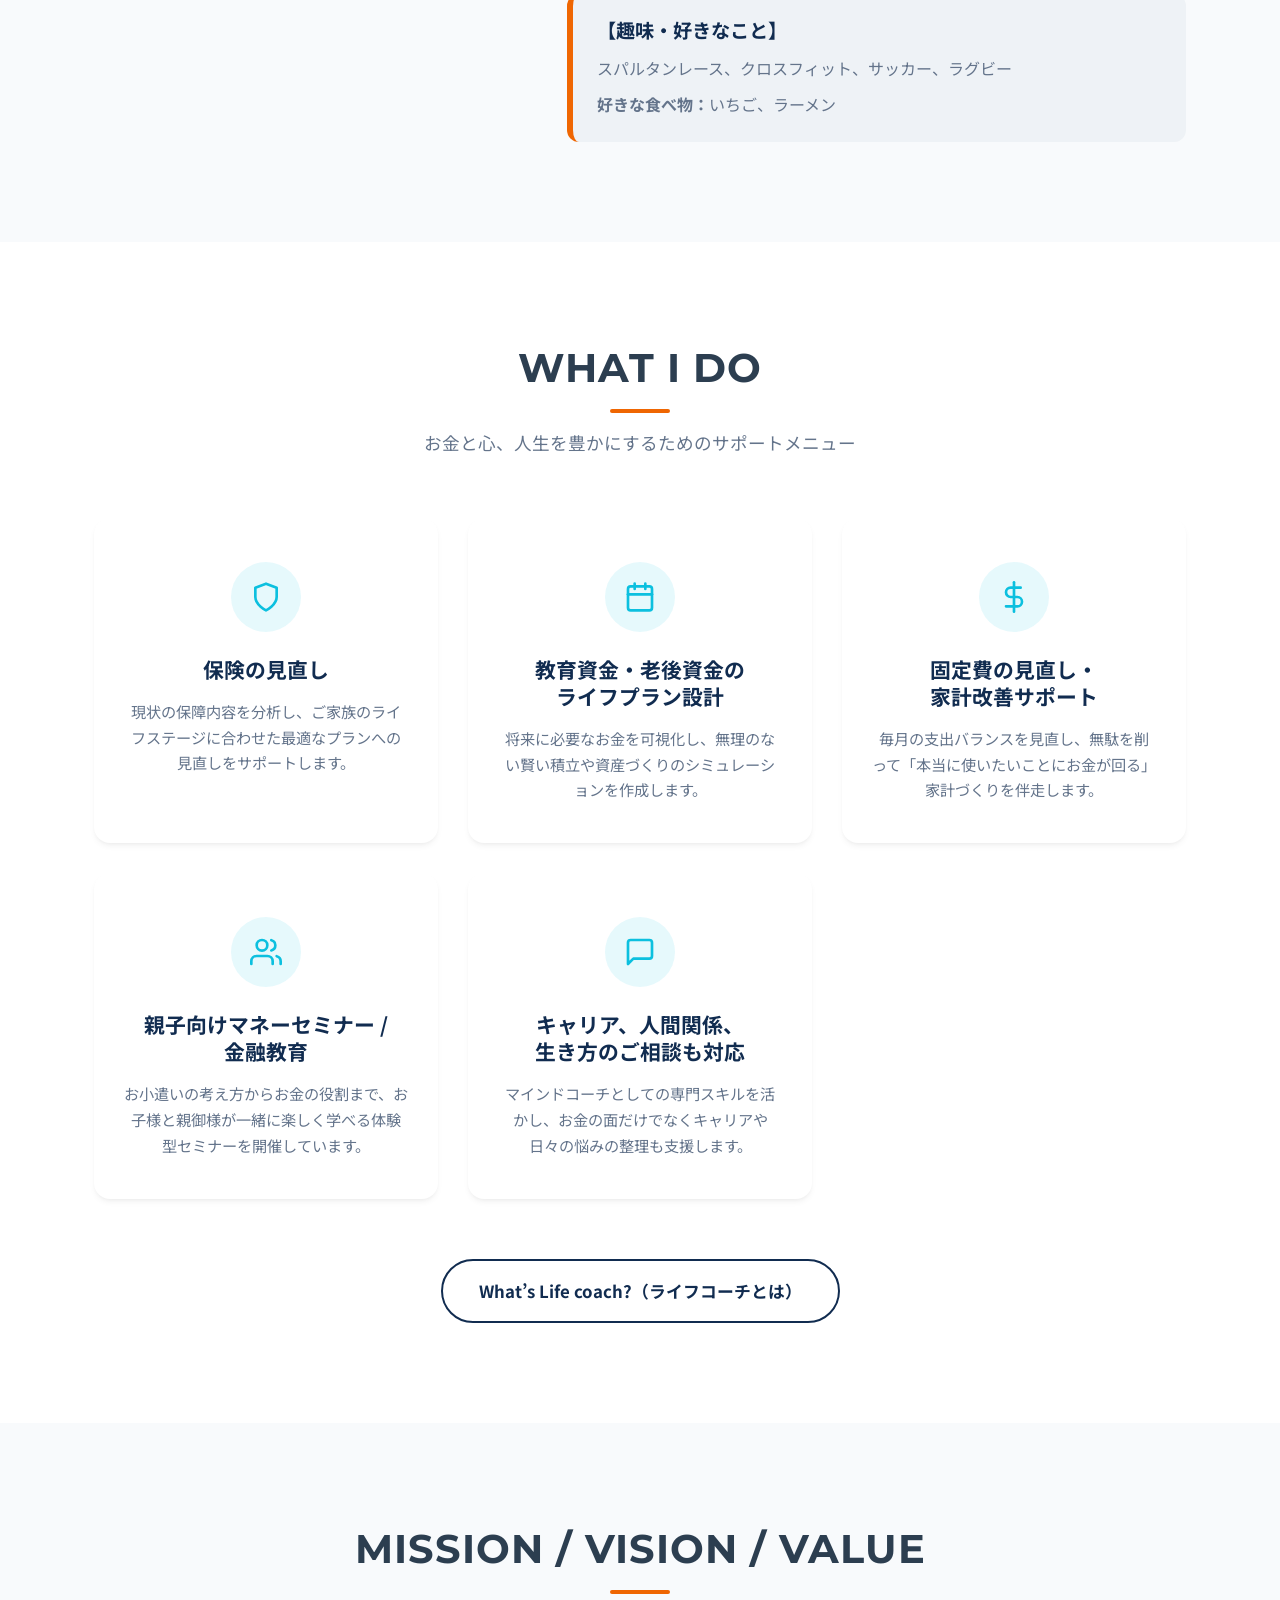
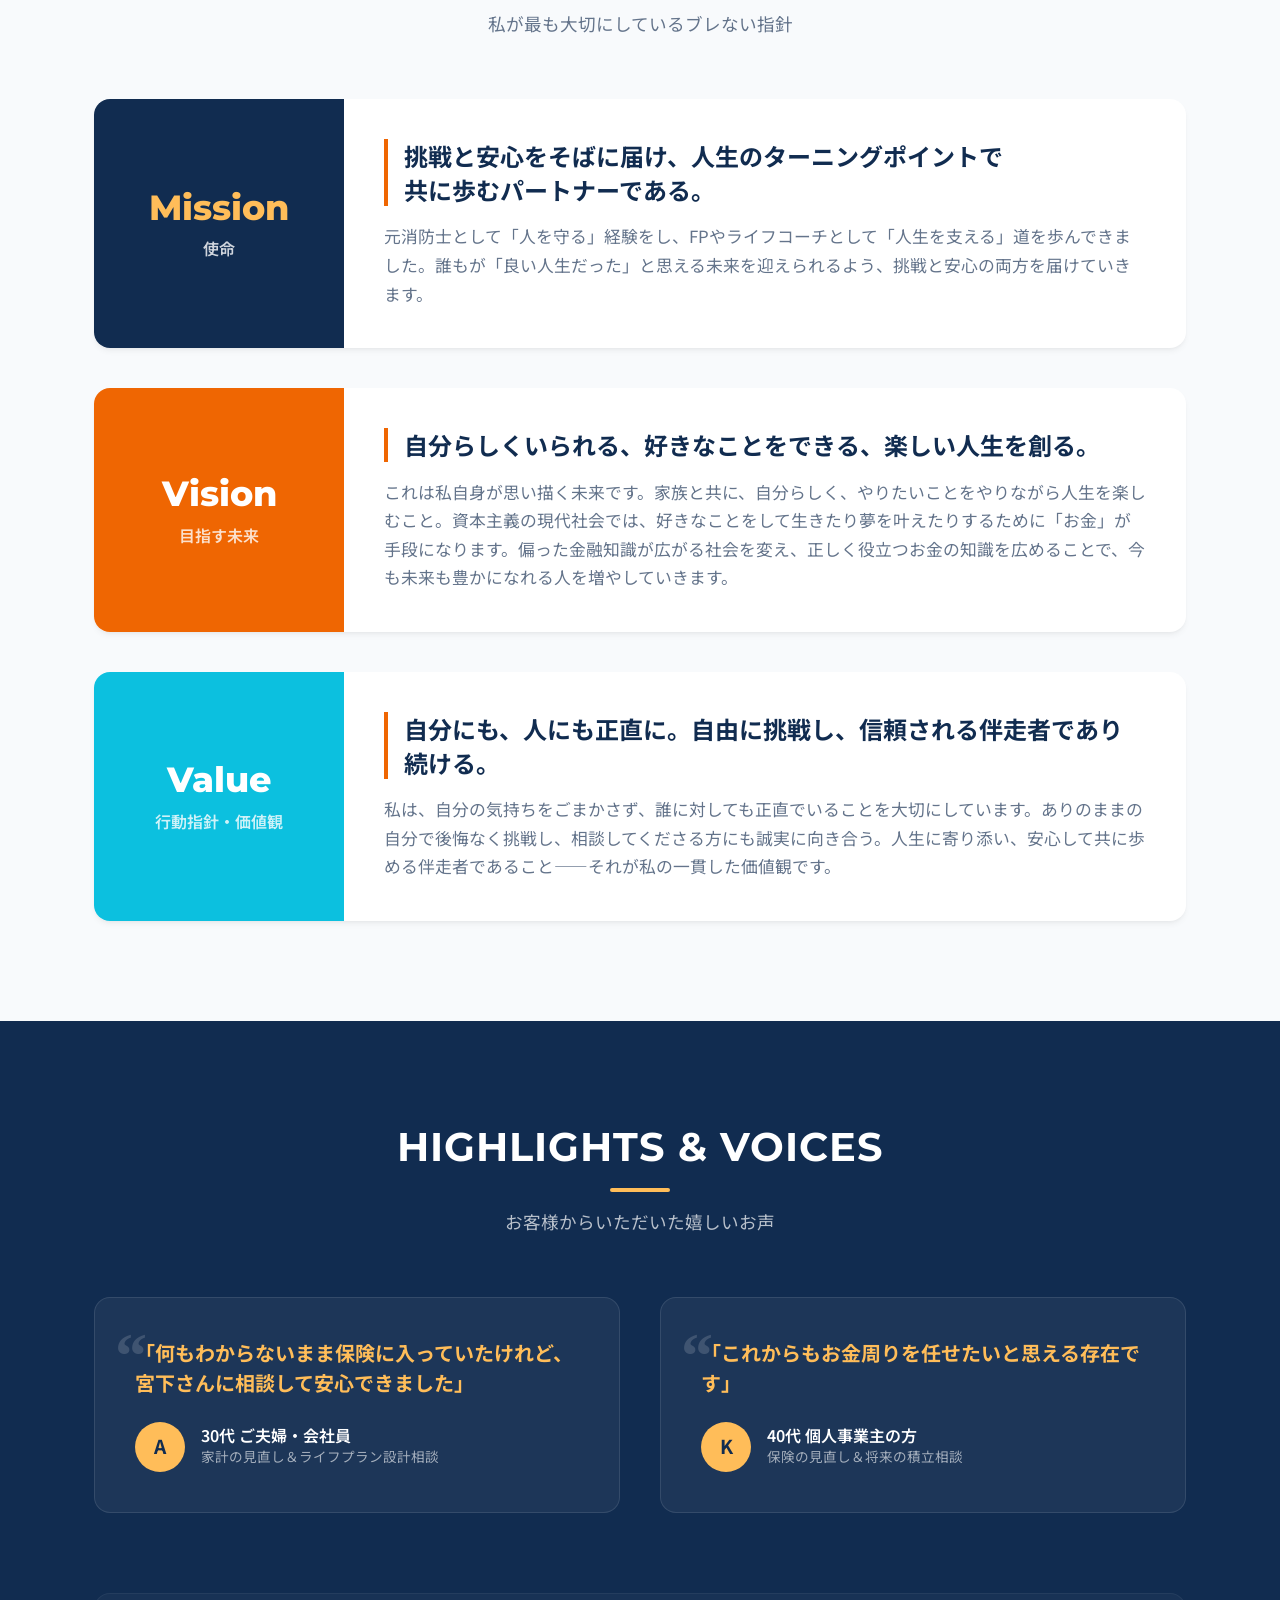
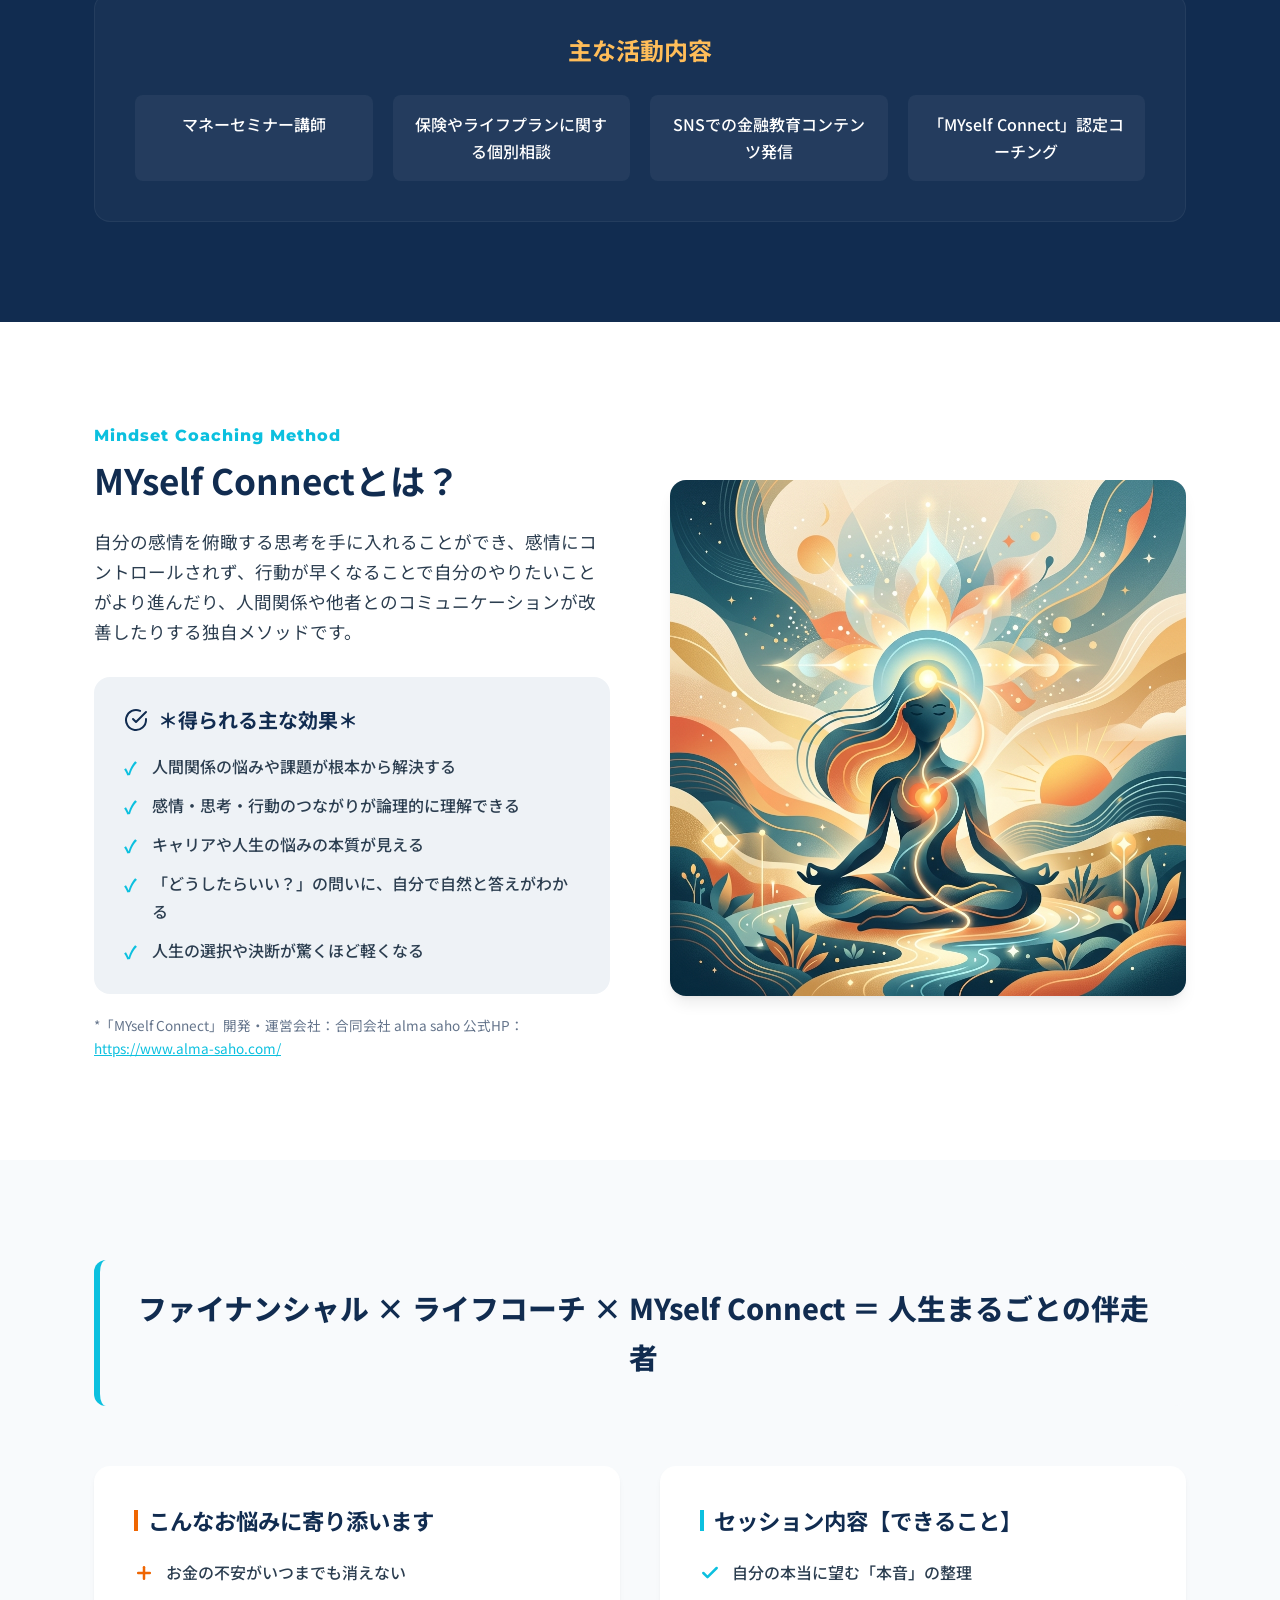
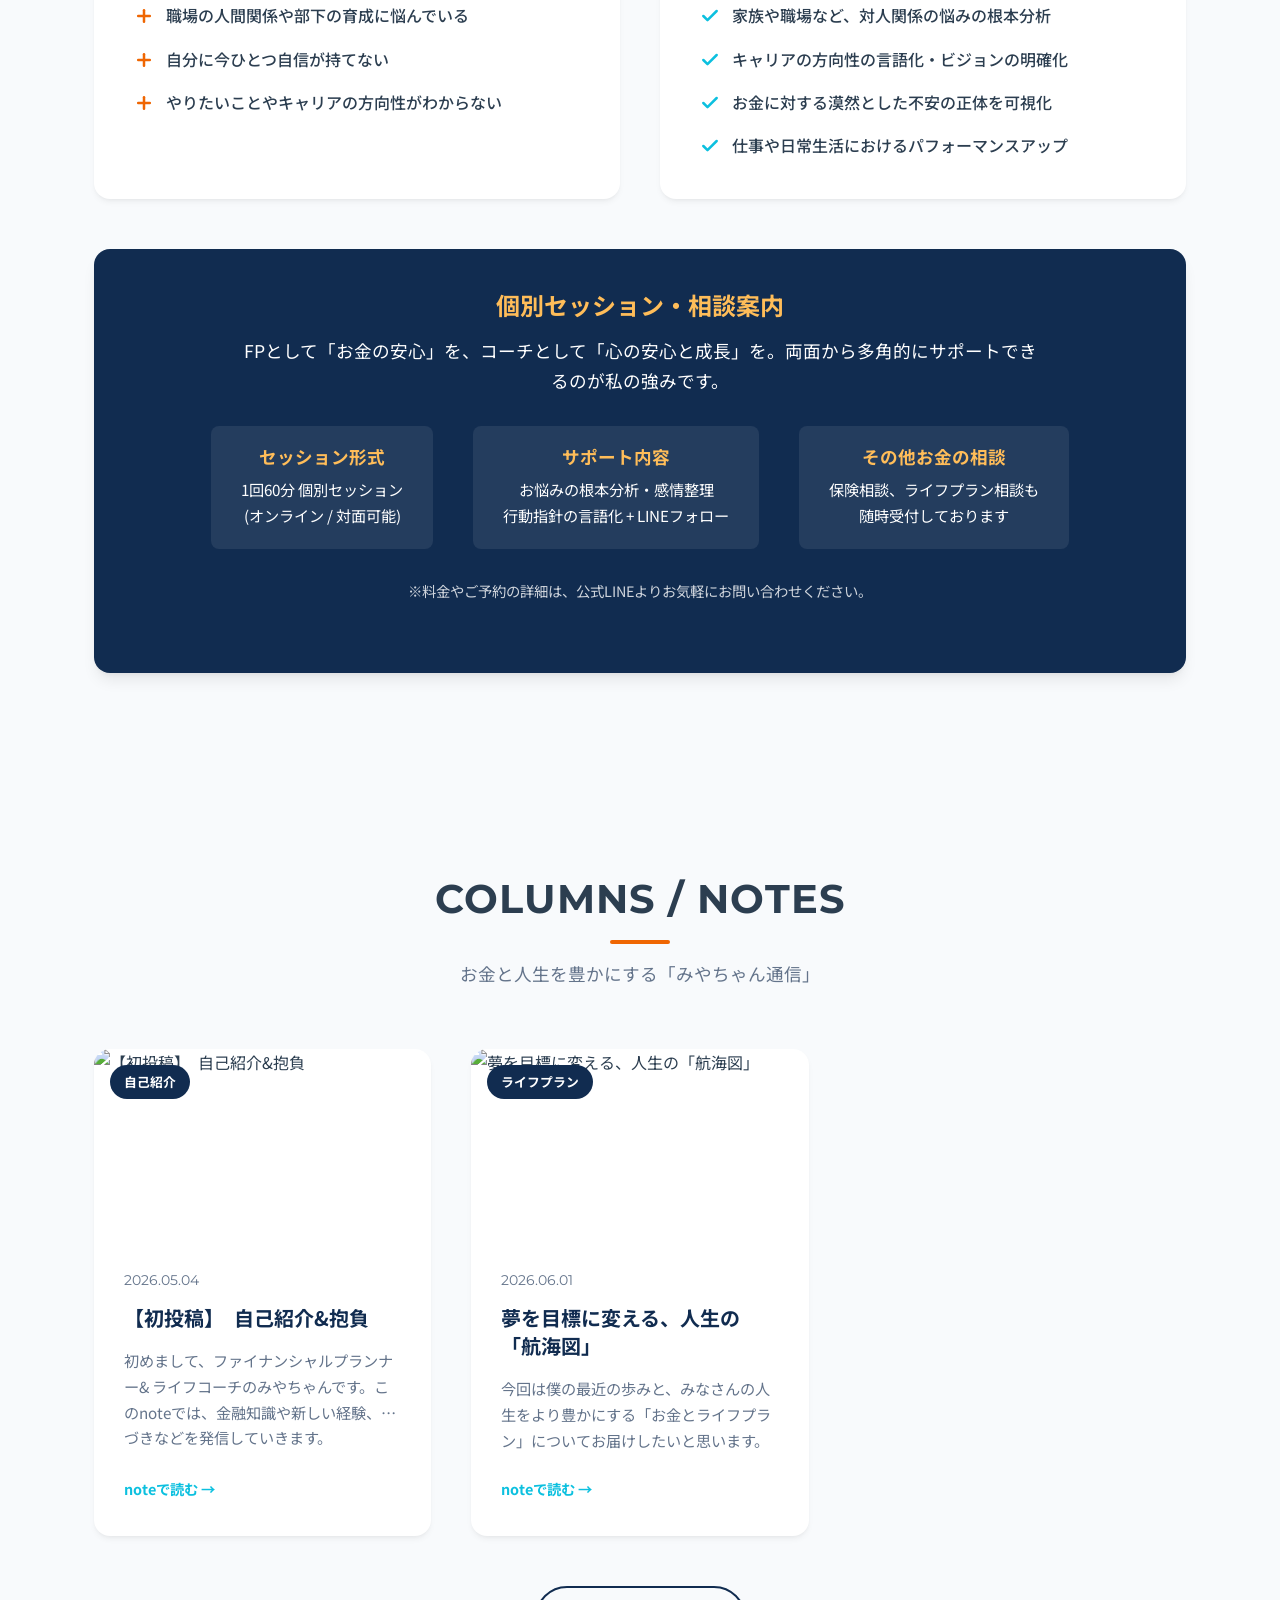
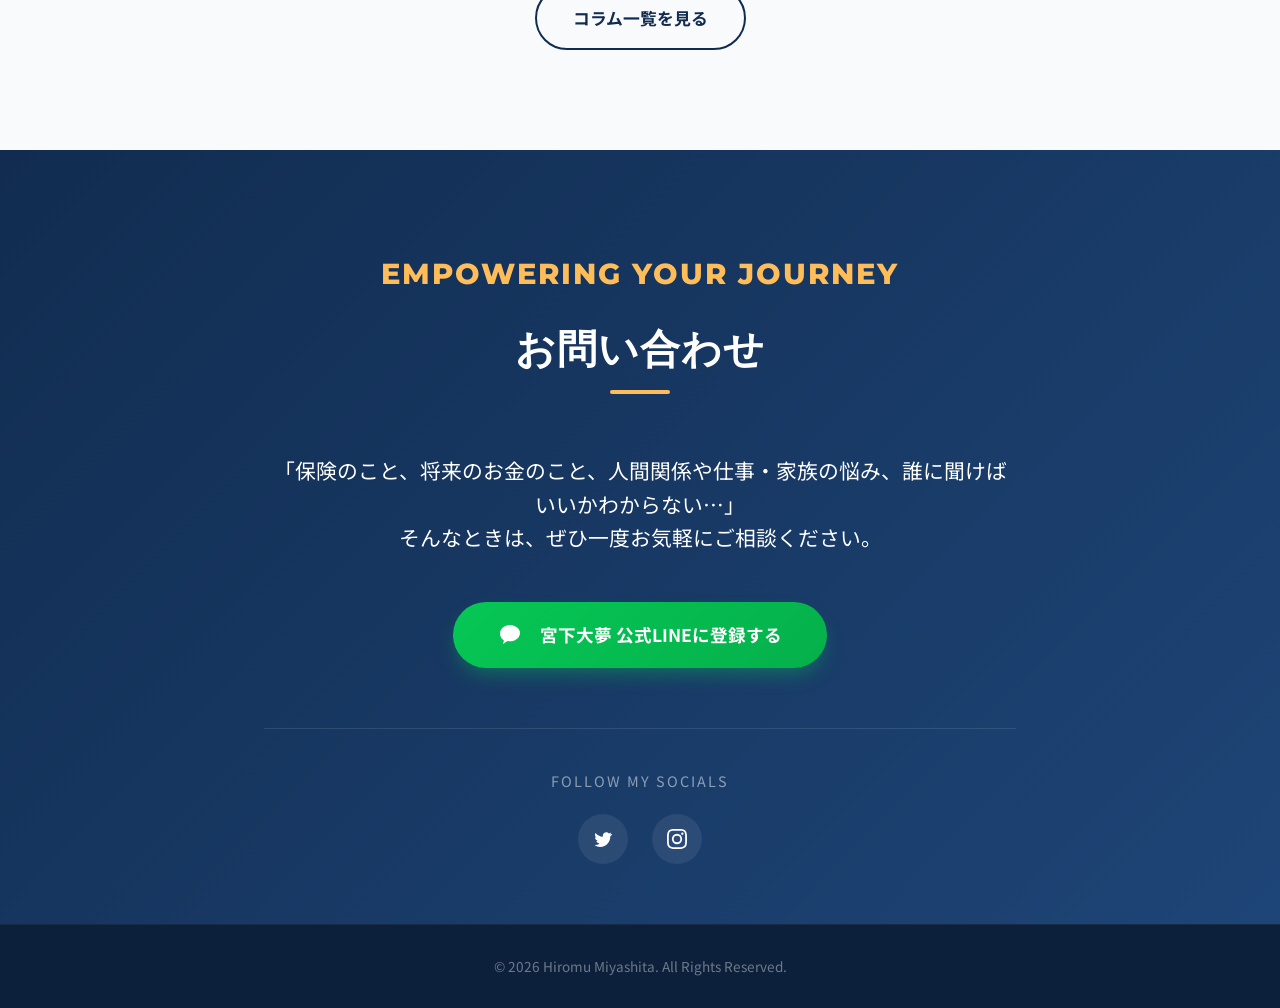
==== commit 438ae668: "Mission見出しの折り返しを調整" ====
--- a/index.html
+++ b/index.html
@@ -7,7 +7,7 @@
   <meta name="description"
     content="一人ひとりの人生に寄り添うパートナー。FP(ファイナンシャルプランナー)＆ライフコーチ宮下大夢のオフィシャルサイトです。保険の見直し、ライフプラン設計、キャリア・人間関係のご相談など人生まるごと伴走します。">
   <title>宮下大夢 (Hiromu Miyashita) | FP(ファイナンシャルプランナー)＆ライフコーチ</title>
-  <link rel="stylesheet" href="style.css">
+  <link rel="stylesheet" href="style.css?v=20260814-2">
 
   <!-- OGP / Twitter Card Settings -->
   <meta property="og:title" content="宮下大夢 (Hiromu Miyashita) | FP(ファイナンシャルプランナー)＆ライフコーチ">
@@ -85,8 +85,8 @@
         </div>
         <div class="profile-bio">
           <h3 class="profile-heading">
-            <span class="profile-heading-line">「人の命を守る消防士」から、</span>
-            <span class="profile-heading-line"><span>「人生とお金を守る</span><wbr><span>ファイナンシャル・</span><wbr><span>コンサルタント」へ。</span></span>
+            <span class="profile-heading-line">「人の命を守る消防士」から、</span><br>
+            <span class="profile-heading-line profile-heading-second"><span>「人生とお金を守る</span><span>ファイナンシャル・</span><span>コンサルタント」へ。</span></span>
           </h3>
           <p>埼玉県さいたま市出身。獨協大学卒業後、2014年から約9年間、戸田市消防本部の消防職員として地域の安心と安全を支えてきました。</p>
           <p>自身のライフイベントを通じて「知らないことで損をするお金の現実」に直面し、「お金の知識があれば、人生の選択肢はもっと広がる」と実感したことをきっかけにFPへ転身。現在は大手保険代理店で、保険の見直しやライフプラン設計などをわかりやすくサポートしています。</p>
@@ -193,7 +193,7 @@
             <span>使命</span>
           </div>
           <div class="mvv-content">
-            <div class="mvv-quote">挑戦と安心をそばに届け、人生のターニングポイントで共に歩むパートナーである。</div>
+            <div class="mvv-quote"><span>挑戦と安心をそばに届け、</span><span>人生のターニングポイントで</span><span>共に歩むパートナーである。</span></div>
             <div class="mvv-description">
               元消防士として「人を守る」経験をし、FPやライフコーチとして「人生を支える」道を歩んできました。誰もが「良い人生だった」と思える未来を迎えられるよう、挑戦と安心の両方を届けていきます。
             </div>
--- a/style.css
+++ b/style.css
@@ -383,10 +383,10 @@
 }
 
 .profile-heading-line {
-  display: block;
-}
-
-.profile-heading-line:first-child {
+  white-space: nowrap;
+}
+
+.profile-heading-second {
   white-space: nowrap;
 }
 
@@ -534,13 +534,17 @@
 }
 
 .mvv-quote {
-  font-size: 1.5rem;
+  font-size: clamp(1.15rem, 2vw, 1.5rem);
   font-weight: 700;
   color: var(--color-navy);
   margin-bottom: 16px;
   line-height: 1.4;
   border-left: 4px solid var(--color-orange);
   padding-left: 16px;
+}
+
+.mvv-quote span {
+  display: inline-block;
 }
 
 .mvv-description {
@@ -1193,6 +1197,16 @@
   }
 }
 
+@media (max-width: 640px) {
+  .profile-heading-second {
+    white-space: normal;
+  }
+
+  .profile-heading-second span {
+    display: block;
+  }
+}
+
 @media (max-width: 480px) {
   .container {
     padding-right: 18px;
@@ -1210,4 +1224,5 @@
   .hero-subtitle span {
     display: block;
   }
-}
+
+}
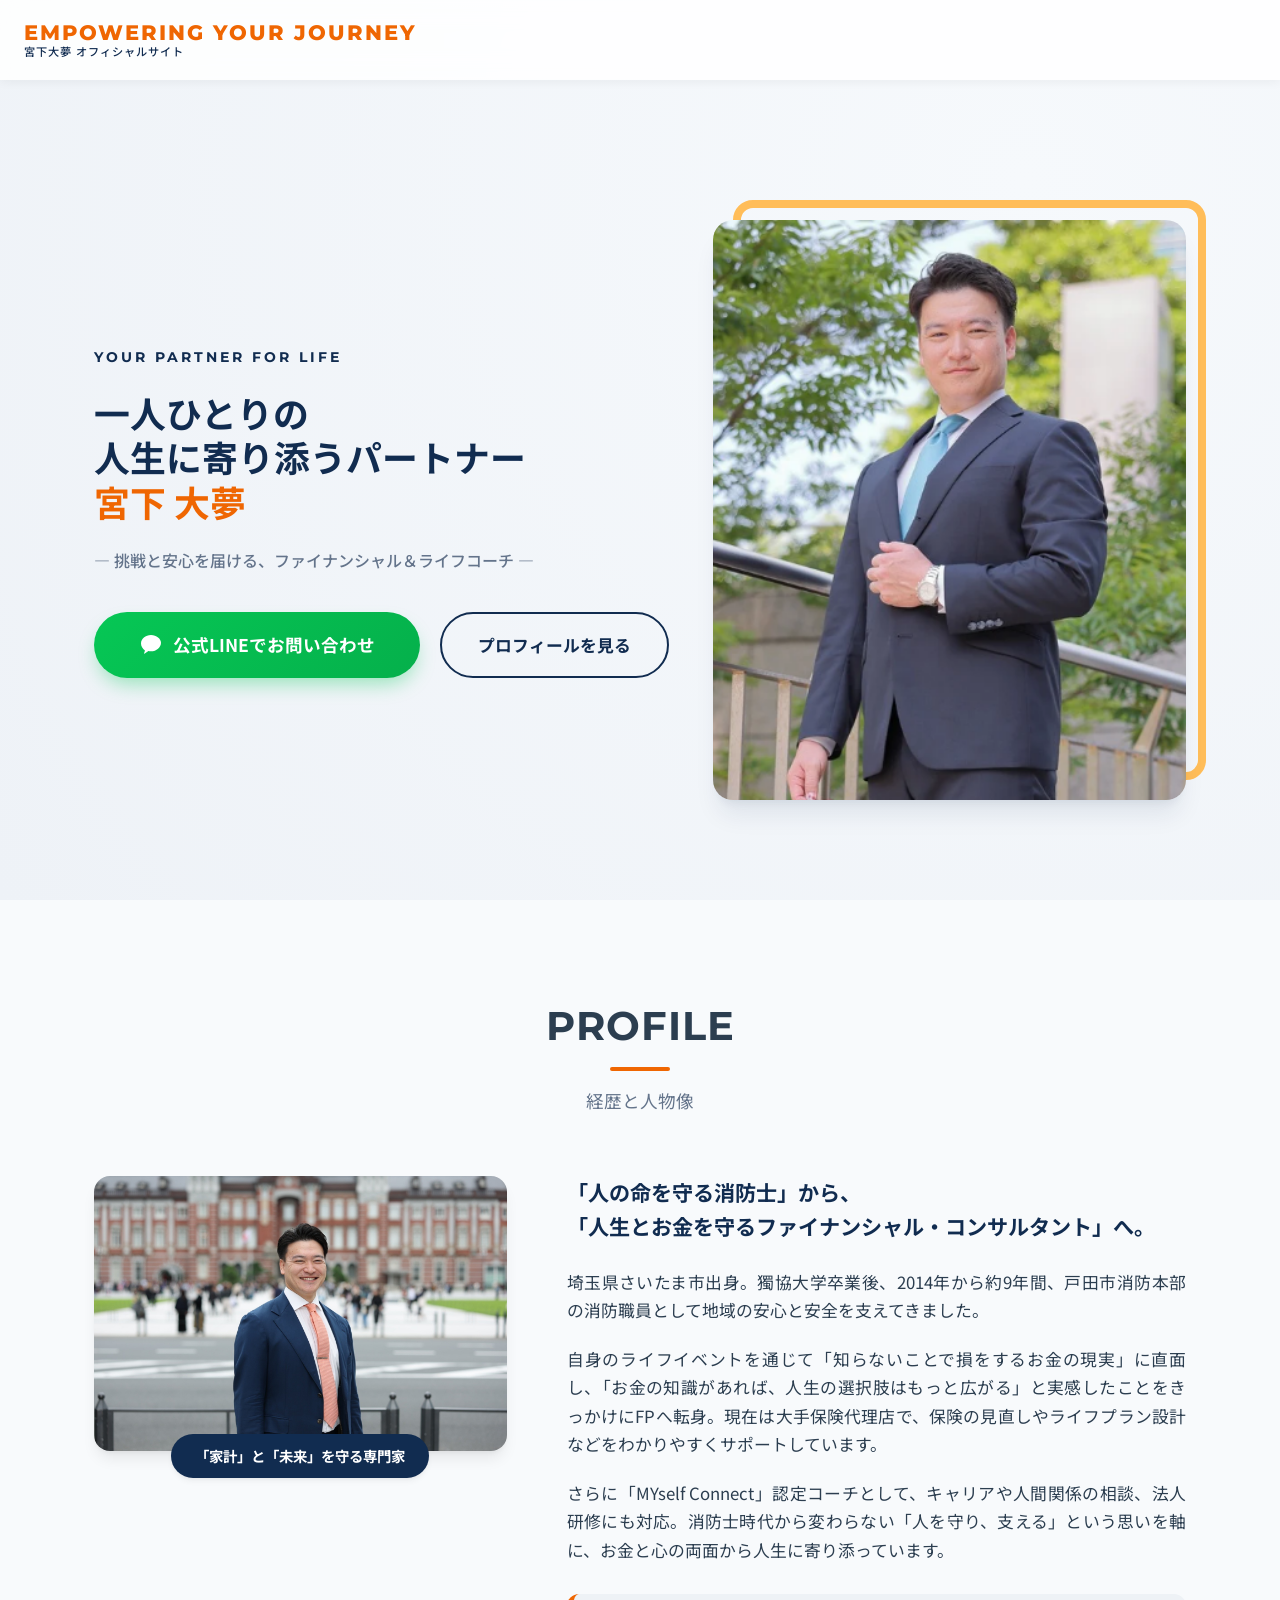
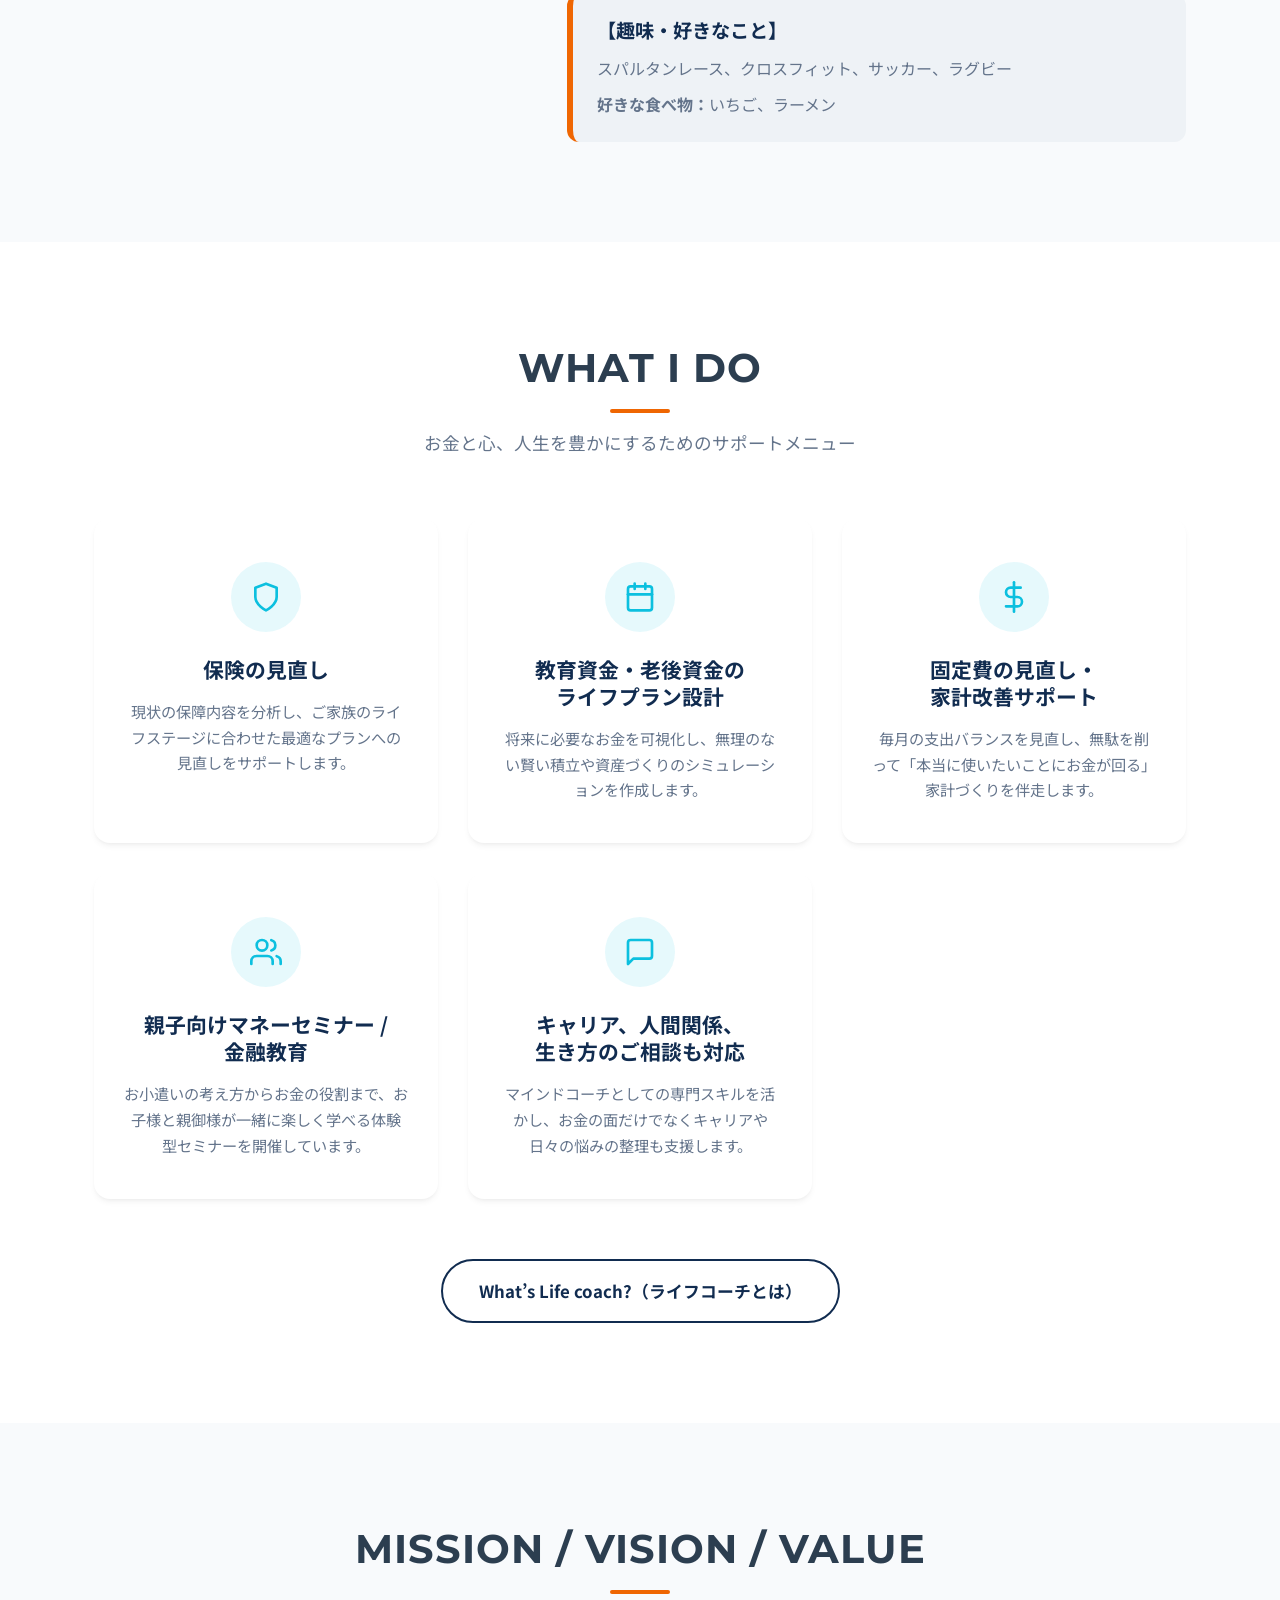
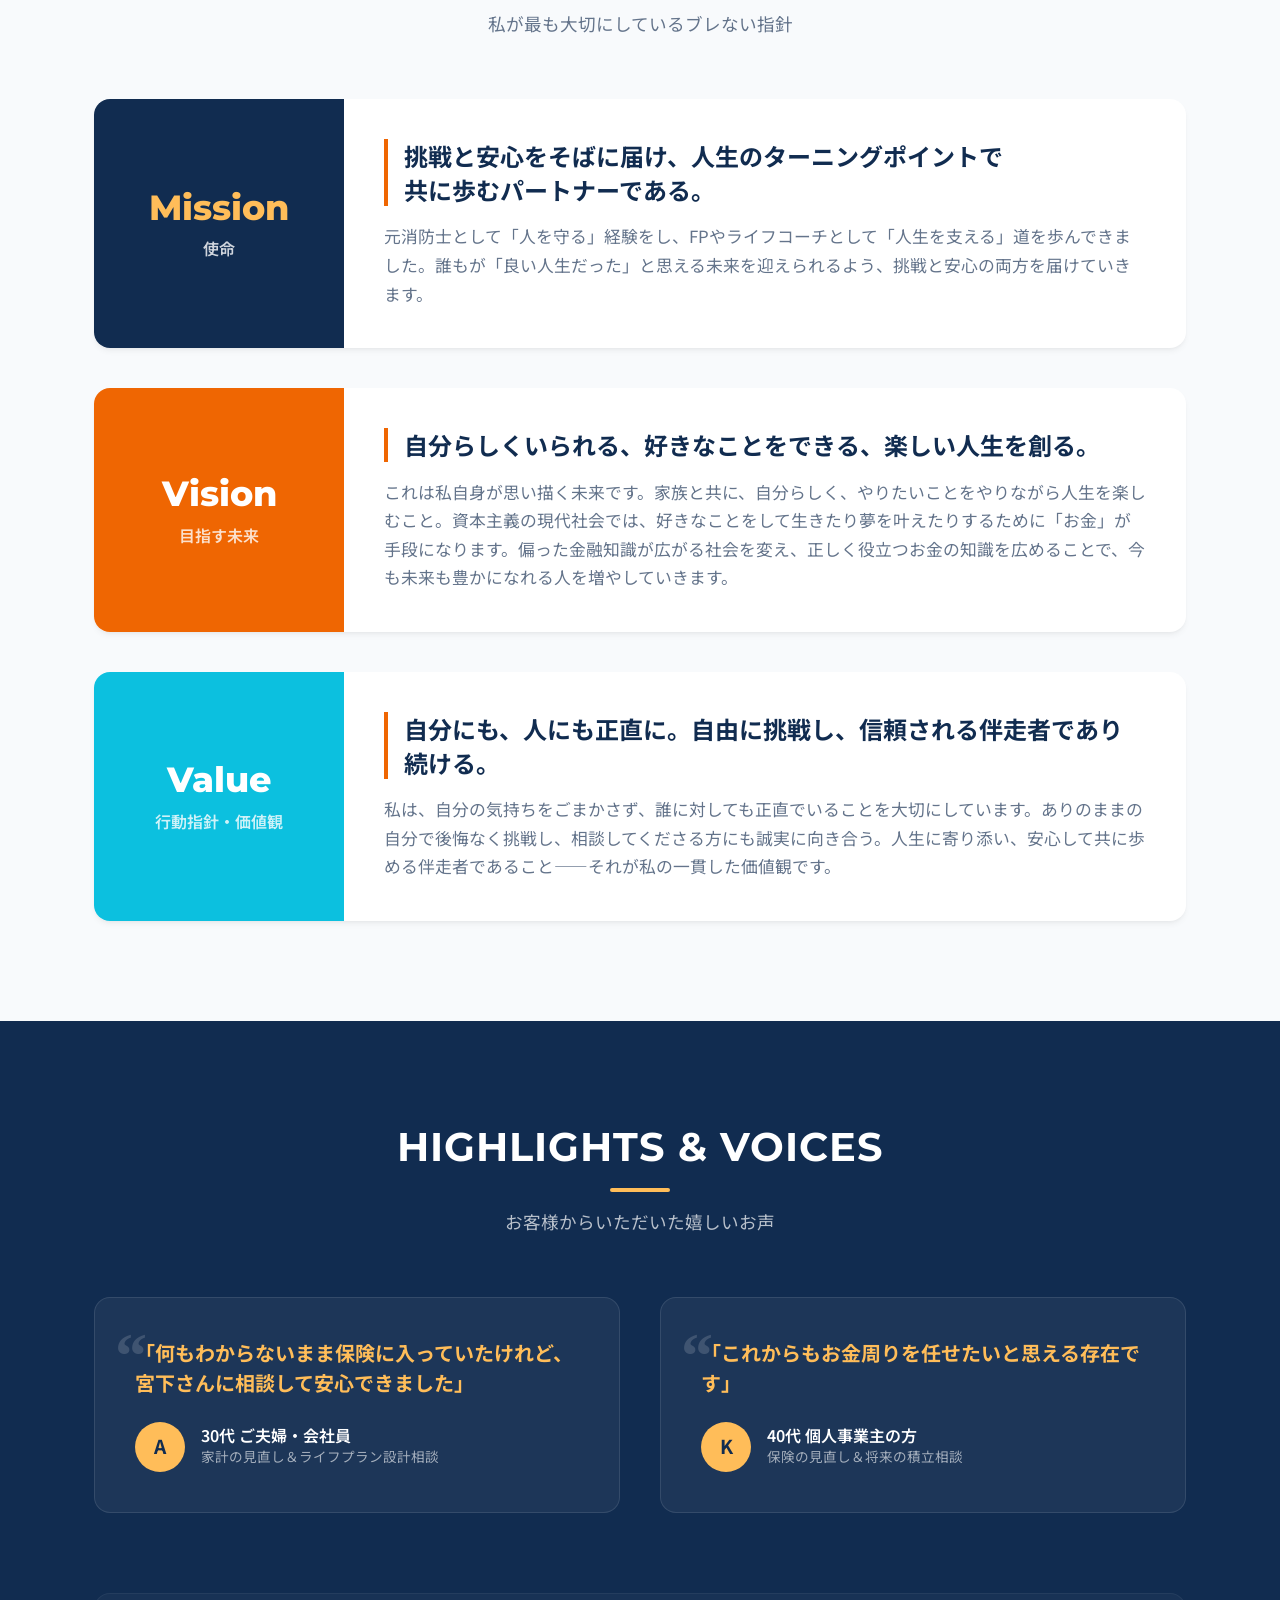
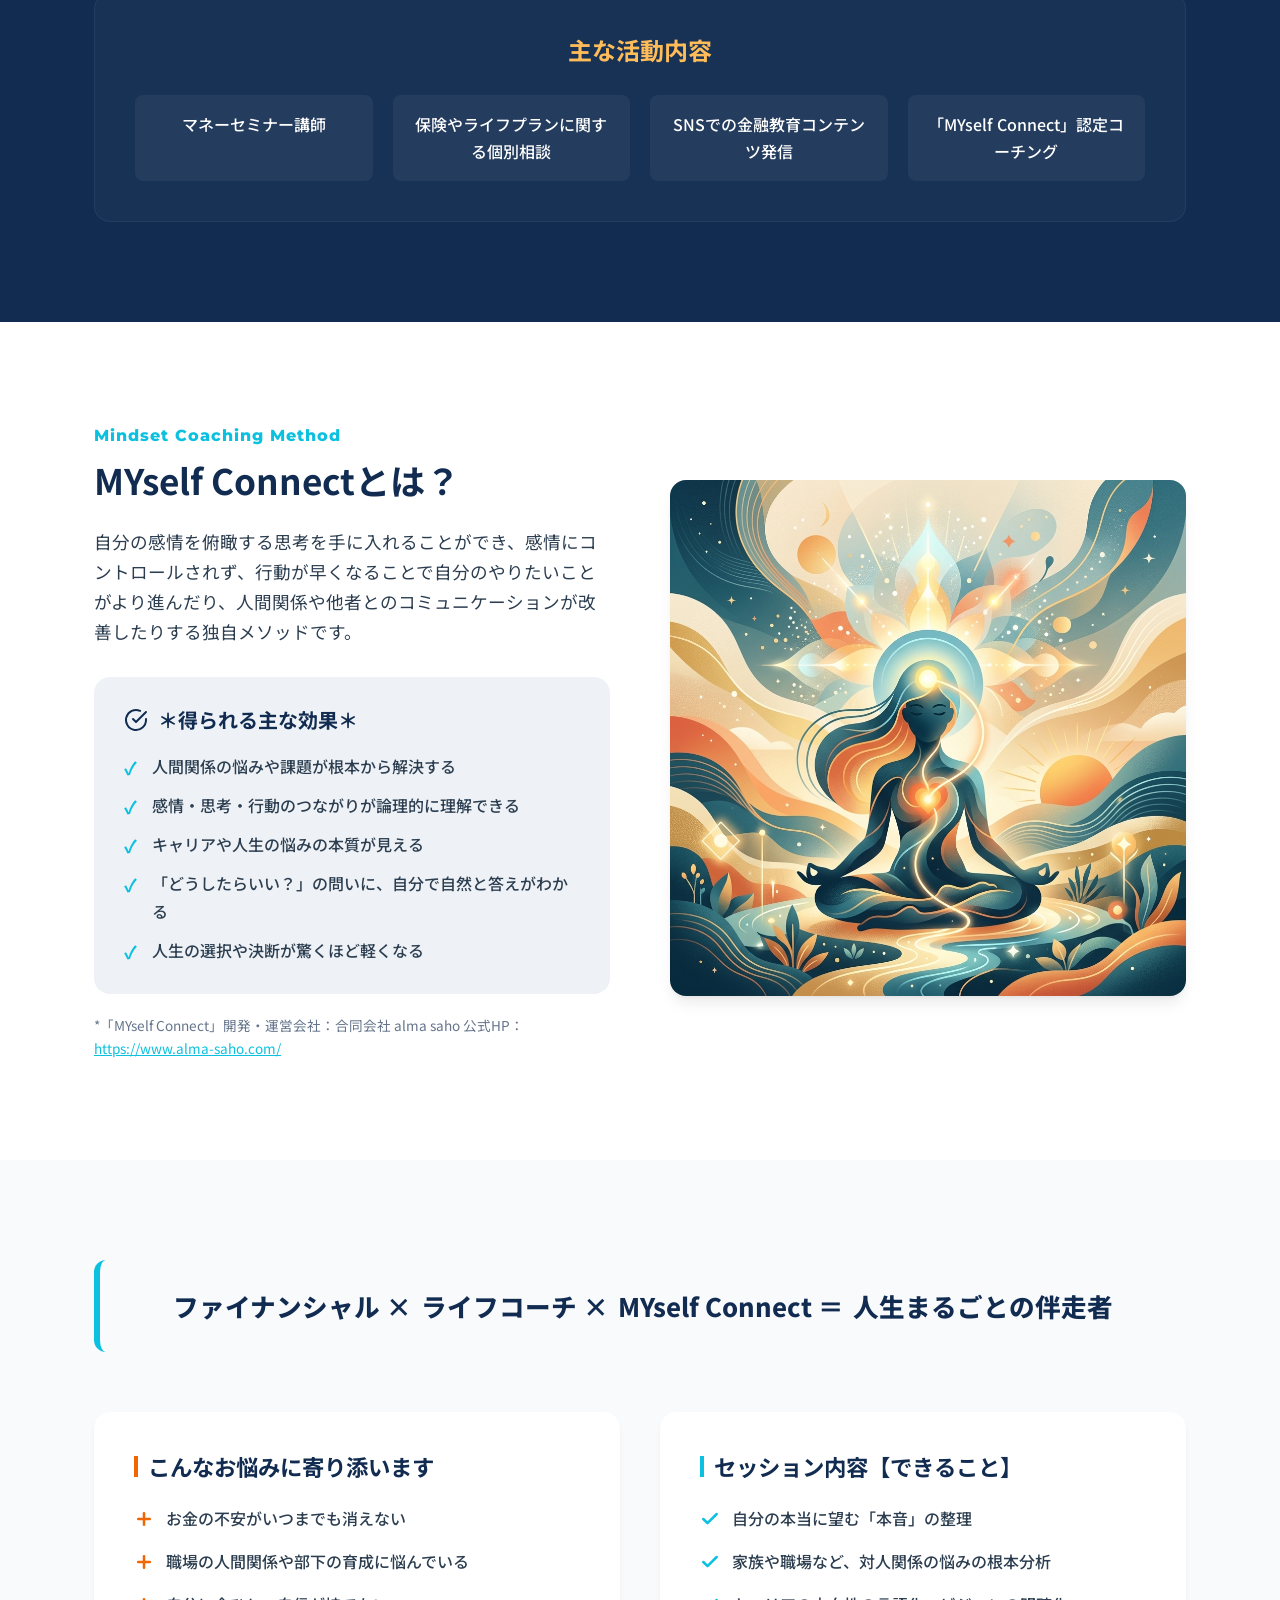
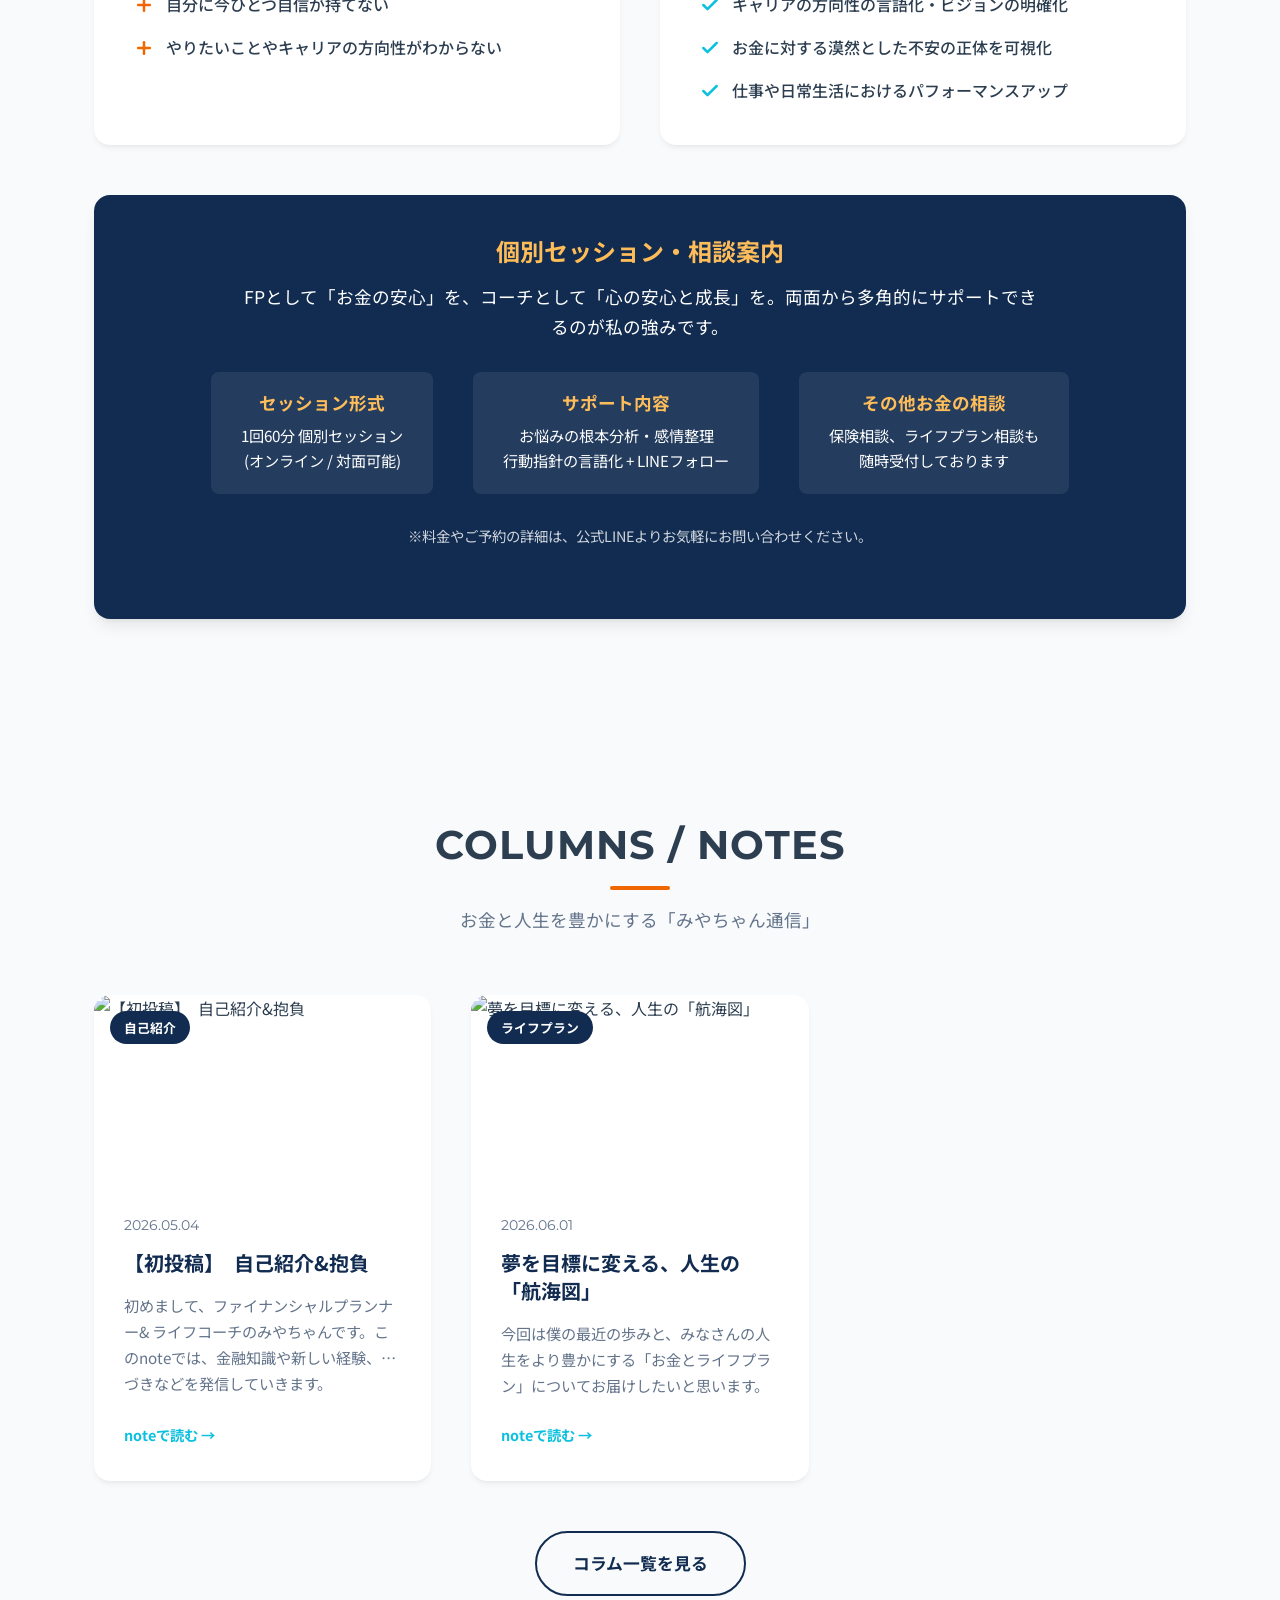
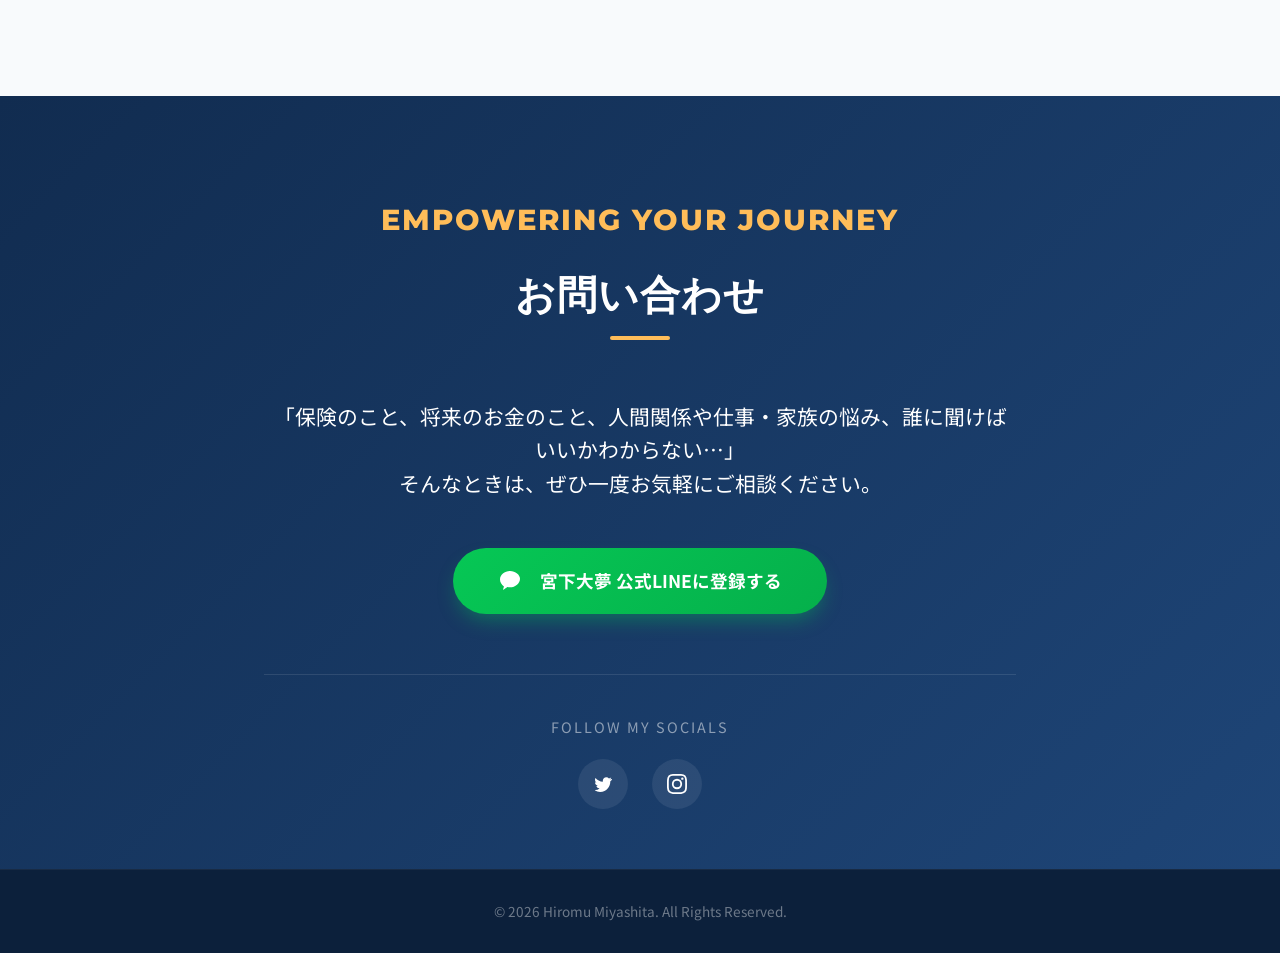
==== commit 27e97ed0: "コンセプト文の折り返しを調整" ====
--- a/index.html
+++ b/index.html
@@ -7,7 +7,7 @@
   <meta name="description"
     content="一人ひとりの人生に寄り添うパートナー。FP(ファイナンシャルプランナー)＆ライフコーチ宮下大夢のオフィシャルサイトです。保険の見直し、ライフプラン設計、キャリア・人間関係のご相談など人生まるごと伴走します。">
   <title>宮下大夢 (Hiromu Miyashita) | FP(ファイナンシャルプランナー)＆ライフコーチ</title>
-  <link rel="stylesheet" href="style.css?v=20260814-2">
+  <link rel="stylesheet" href="style.css?v=20260814-4">
 
   <!-- OGP / Twitter Card Settings -->
   <meta property="og:title" content="宮下大夢 (Hiromu Miyashita) | FP(ファイナンシャルプランナー)＆ライフコーチ">
@@ -317,7 +317,7 @@
   <section id="session" class="section section-bg-light">
     <div class="container">
       <div class="collab-concept">
-        ファイナンシャル × ライフコーチ × MYself Connect ＝ 人生まるごとの伴走者
+        <span>ファイナンシャル ×</span><span>ライフコーチ ×</span><span>MYself Connect ＝</span><span>人生まるごとの伴走者</span>
       </div>
 
       <div class="collab-grid">
--- a/style.css
+++ b/style.css
@@ -742,8 +742,13 @@
 
 /* --- Miyashita x MYself Connect --- */
 .collab-concept {
+  display: flex;
+  flex-wrap: wrap;
+  justify-content: center;
+  align-items: center;
+  column-gap: 0.35em;
   text-align: center;
-  font-size: 1.8rem;
+  font-size: clamp(1.2rem, 2vw, 1.6rem);
   font-weight: 800;
   color: var(--color-navy);
   margin-bottom: 60px;
@@ -751,6 +756,10 @@
   background-color: var(--color-bg-light);
   border-radius: 12px;
   border-left: 6px solid var(--color-teal);
+}
+
+.collab-concept span {
+  white-space: nowrap;
 }
 
 .collab-grid {
@@ -1107,6 +1116,21 @@
 }
 
 /* --- Responsive Adaptations --- */
+@media (min-width: 1281px) {
+  #mvv .container {
+    max-width: 1500px;
+  }
+
+  .mvv-quote {
+    font-size: 1.3rem;
+    white-space: nowrap;
+  }
+
+  .collab-concept {
+    flex-wrap: nowrap;
+  }
+}
+
 @media (max-width: 1280px) {
   .nav-links {
     display: none; /* In a real app, a hamburger menu would be added here */
